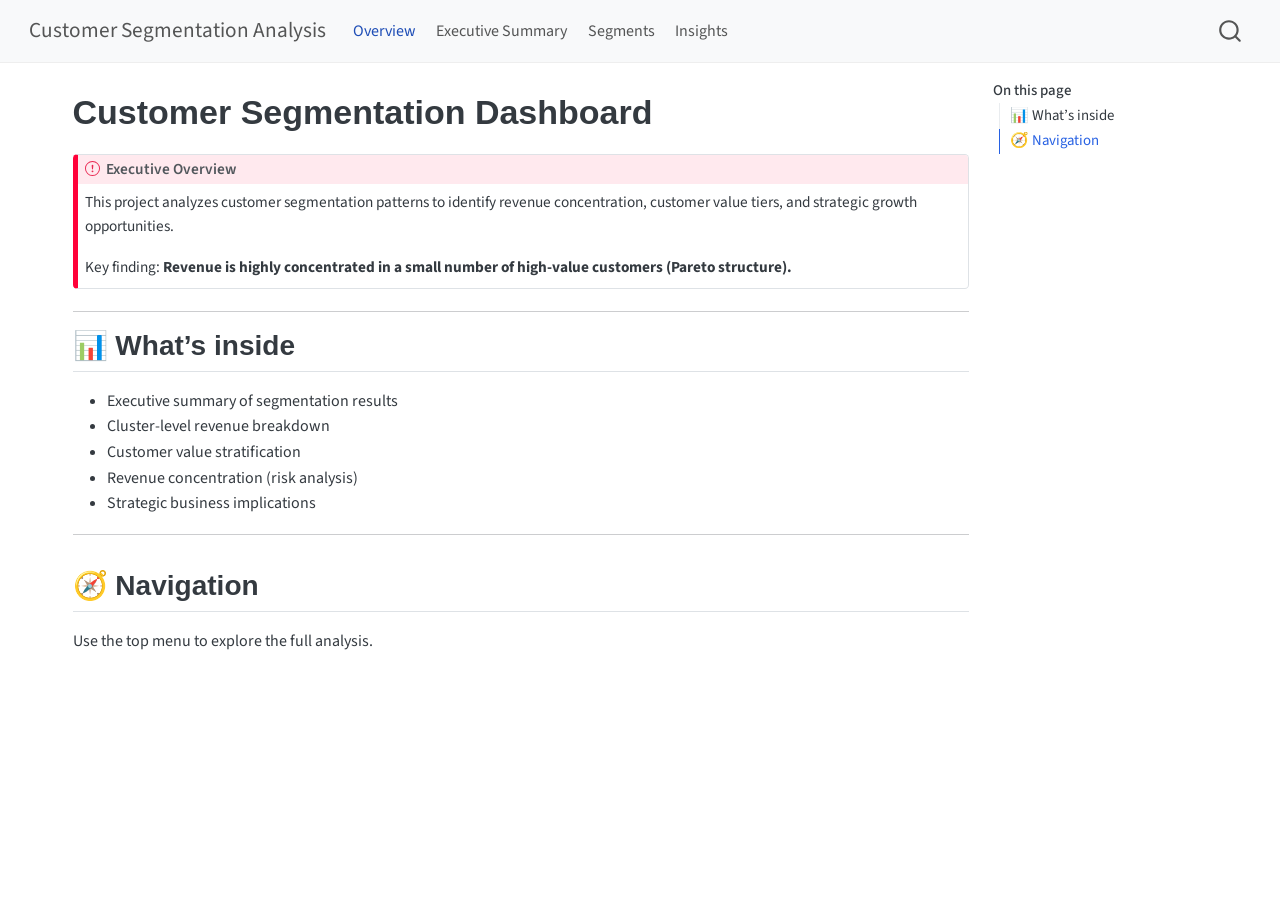
==== docs/index.html @ 8f0c628e "Deploy Quarto customer segmentation dashboard" ====
<!DOCTYPE html>
<html xmlns="http://www.w3.org/1999/xhtml" lang="en" xml:lang="en"><head>

<meta charset="utf-8">
<meta name="generator" content="quarto-1.8.27">

<meta name="viewport" content="width=device-width, initial-scale=1.0, user-scalable=yes">


<title>Customer Segmentation Dashboard – Customer Segmentation Analysis</title>
<style>
code{white-space: pre-wrap;}
span.smallcaps{font-variant: small-caps;}
div.columns{display: flex; gap: min(4vw, 1.5em);}
div.column{flex: auto; overflow-x: auto;}
div.hanging-indent{margin-left: 1.5em; text-indent: -1.5em;}
ul.task-list{list-style: none;}
ul.task-list li input[type="checkbox"] {
  width: 0.8em;
  margin: 0 0.8em 0.2em -1em; /* quarto-specific, see https://github.com/quarto-dev/quarto-cli/issues/4556 */ 
  vertical-align: middle;
}
</style>


<script src="site_libs/quarto-nav/quarto-nav.js"></script>
<script src="site_libs/quarto-nav/headroom.min.js"></script>
<script src="site_libs/clipboard/clipboard.min.js"></script>
<script src="site_libs/quarto-search/autocomplete.umd.js"></script>
<script src="site_libs/quarto-search/fuse.min.js"></script>
<script src="site_libs/quarto-search/quarto-search.js"></script>
<meta name="quarto:offset" content="./">
<script src="site_libs/quarto-html/quarto.js" type="module"></script>
<script src="site_libs/quarto-html/tabsets/tabsets.js" type="module"></script>
<script src="site_libs/quarto-html/axe/axe-check.js" type="module"></script>
<script src="site_libs/quarto-html/popper.min.js"></script>
<script src="site_libs/quarto-html/tippy.umd.min.js"></script>
<script src="site_libs/quarto-html/anchor.min.js"></script>
<link href="site_libs/quarto-html/tippy.css" rel="stylesheet">
<link href="site_libs/quarto-html/quarto-syntax-highlighting-ed96de9b727972fe78a7b5d16c58bf87.css" rel="stylesheet" id="quarto-text-highlighting-styles">
<script src="site_libs/bootstrap/bootstrap.min.js"></script>
<link href="site_libs/bootstrap/bootstrap-icons.css" rel="stylesheet">
<link href="site_libs/bootstrap/bootstrap-e31584831b205ffbb2d98406f31c2a5b.min.css" rel="stylesheet" append-hash="true" id="quarto-bootstrap" data-mode="light">
<script id="quarto-search-options" type="application/json">{
  "location": "navbar",
  "copy-button": false,
  "collapse-after": 3,
  "panel-placement": "end",
  "type": "overlay",
  "limit": 50,
  "keyboard-shortcut": [
    "f",
    "/",
    "s"
  ],
  "show-item-context": false,
  "language": {
    "search-no-results-text": "No results",
    "search-matching-documents-text": "matching documents",
    "search-copy-link-title": "Copy link to search",
    "search-hide-matches-text": "Hide additional matches",
    "search-more-match-text": "more match in this document",
    "search-more-matches-text": "more matches in this document",
    "search-clear-button-title": "Clear",
    "search-text-placeholder": "",
    "search-detached-cancel-button-title": "Cancel",
    "search-submit-button-title": "Submit",
    "search-label": "Search"
  }
}</script>


<link rel="stylesheet" href="assets/style.css">
</head>

<body class="nav-fixed quarto-light">

<div id="quarto-search-results"></div>
  <header id="quarto-header" class="headroom fixed-top">
    <nav class="navbar navbar-expand-lg " data-bs-theme="dark">
      <div class="navbar-container container-fluid">
      <div class="navbar-brand-container mx-auto">
    <a class="navbar-brand" href="./index.html">
    <span class="navbar-title">Customer Segmentation Analysis</span>
    </a>
  </div>
            <div id="quarto-search" class="" title="Search"></div>
          <button class="navbar-toggler" type="button" data-bs-toggle="collapse" data-bs-target="#navbarCollapse" aria-controls="navbarCollapse" role="menu" aria-expanded="false" aria-label="Toggle navigation" onclick="if (window.quartoToggleHeadroom) { window.quartoToggleHeadroom(); }">
  <span class="navbar-toggler-icon"></span>
</button>
          <div class="collapse navbar-collapse" id="navbarCollapse">
            <ul class="navbar-nav navbar-nav-scroll me-auto">
  <li class="nav-item">
    <a class="nav-link active" href="./index.html" aria-current="page"> 
<span class="menu-text">Overview</span></a>
  </li>  
  <li class="nav-item">
    <a class="nav-link" href="./01_executive_summary.html"> 
<span class="menu-text">Executive Summary</span></a>
  </li>  
  <li class="nav-item">
    <a class="nav-link" href="./02_segmentation_analysis.html"> 
<span class="menu-text">Segments</span></a>
  </li>  
  <li class="nav-item">
    <a class="nav-link" href="./03_business_insights.html"> 
<span class="menu-text">Insights</span></a>
  </li>  
</ul>
          </div> <!-- /navcollapse -->
            <div class="quarto-navbar-tools">
</div>
      </div> <!-- /container-fluid -->
    </nav>
</header>
<!-- content -->
<div id="quarto-content" class="quarto-container page-columns page-rows-contents page-layout-full page-navbar">
<!-- sidebar -->
<!-- margin-sidebar -->
    <div id="quarto-margin-sidebar" class="sidebar margin-sidebar">
        <nav id="TOC" role="doc-toc" class="toc-active">
    <h2 id="toc-title">On this page</h2>
   
  <ul class="collapse">
  <li><a href="#whats-inside" id="toc-whats-inside" class="nav-link active" data-scroll-target="#whats-inside">📊 What’s inside</a></li>
  <li><a href="#navigation" id="toc-navigation" class="nav-link" data-scroll-target="#navigation">🧭 Navigation</a></li>
  </ul>
</nav>
    </div>
<!-- main -->
<main class="content column-page-left" id="quarto-document-content">

<header id="title-block-header" class="quarto-title-block default">
<div class="quarto-title">
<h1 class="title">Customer Segmentation Dashboard</h1>
</div>



<div class="quarto-title-meta column-page-left">

    
  
    
  </div>
  


</header>


<div class="callout callout-style-default callout-important callout-titled">
<div class="callout-header d-flex align-content-center">
<div class="callout-icon-container">
<i class="callout-icon"></i>
</div>
<div class="callout-title-container flex-fill">
<span class="screen-reader-only">Important</span>Executive Overview
</div>
</div>
<div class="callout-body-container callout-body">
<p>This project analyzes customer segmentation patterns to identify revenue concentration, customer value tiers, and strategic growth opportunities.</p>
<p>Key finding: <strong>Revenue is highly concentrated in a small number of high-value customers (Pareto structure).</strong></p>
</div>
</div>
<hr>
<section id="whats-inside" class="level2">
<h2 class="anchored" data-anchor-id="whats-inside">📊 What’s inside</h2>
<ul>
<li>Executive summary of segmentation results<br>
</li>
<li>Cluster-level revenue breakdown<br>
</li>
<li>Customer value stratification<br>
</li>
<li>Revenue concentration (risk analysis)<br>
</li>
<li>Strategic business implications</li>
</ul>
<hr>
</section>
<section id="navigation" class="level2">
<h2 class="anchored" data-anchor-id="navigation">🧭 Navigation</h2>
<p>Use the top menu to explore the full analysis.</p>


</section>

</main> <!-- /main -->
<script id="quarto-html-after-body" type="application/javascript">
  window.document.addEventListener("DOMContentLoaded", function (event) {
    const icon = "";
    const anchorJS = new window.AnchorJS();
    anchorJS.options = {
      placement: 'right',
      icon: icon
    };
    anchorJS.add('.anchored');
    const isCodeAnnotation = (el) => {
      for (const clz of el.classList) {
        if (clz.startsWith('code-annotation-')) {                     
          return true;
        }
      }
      return false;
    }
    const onCopySuccess = function(e) {
      // button target
      const button = e.trigger;
      // don't keep focus
      button.blur();
      // flash "checked"
      button.classList.add('code-copy-button-checked');
      var currentTitle = button.getAttribute("title");
      button.setAttribute("title", "Copied!");
      let tooltip;
      if (window.bootstrap) {
        button.setAttribute("data-bs-toggle", "tooltip");
        button.setAttribute("data-bs-placement", "left");
        button.setAttribute("data-bs-title", "Copied!");
        tooltip = new bootstrap.Tooltip(button, 
          { trigger: "manual", 
            customClass: "code-copy-button-tooltip",
            offset: [0, -8]});
        tooltip.show();    
      }
      setTimeout(function() {
        if (tooltip) {
          tooltip.hide();
          button.removeAttribute("data-bs-title");
          button.removeAttribute("data-bs-toggle");
          button.removeAttribute("data-bs-placement");
        }
        button.setAttribute("title", currentTitle);
        button.classList.remove('code-copy-button-checked');
      }, 1000);
      // clear code selection
      e.clearSelection();
    }
    const getTextToCopy = function(trigger) {
      const outerScaffold = trigger.parentElement.cloneNode(true);
      const codeEl = outerScaffold.querySelector('code');
      for (const childEl of codeEl.children) {
        if (isCodeAnnotation(childEl)) {
          childEl.remove();
        }
      }
      return codeEl.innerText;
    }
    const clipboard = new window.ClipboardJS('.code-copy-button:not([data-in-quarto-modal])', {
      text: getTextToCopy
    });
    clipboard.on('success', onCopySuccess);
    if (window.document.getElementById('quarto-embedded-source-code-modal')) {
      const clipboardModal = new window.ClipboardJS('.code-copy-button[data-in-quarto-modal]', {
        text: getTextToCopy,
        container: window.document.getElementById('quarto-embedded-source-code-modal')
      });
      clipboardModal.on('success', onCopySuccess);
    }
      var localhostRegex = new RegExp(/^(?:http|https):\/\/localhost\:?[0-9]*\//);
      var mailtoRegex = new RegExp(/^mailto:/);
        var filterRegex = new RegExp('/' + window.location.host + '/');
      var isInternal = (href) => {
          return filterRegex.test(href) || localhostRegex.test(href) || mailtoRegex.test(href);
      }
      // Inspect non-navigation links and adorn them if external
     var links = window.document.querySelectorAll('a[href]:not(.nav-link):not(.navbar-brand):not(.toc-action):not(.sidebar-link):not(.sidebar-item-toggle):not(.pagination-link):not(.no-external):not([aria-hidden]):not(.dropdown-item):not(.quarto-navigation-tool):not(.about-link)');
      for (var i=0; i<links.length; i++) {
        const link = links[i];
        if (!isInternal(link.href)) {
          // undo the damage that might have been done by quarto-nav.js in the case of
          // links that we want to consider external
          if (link.dataset.originalHref !== undefined) {
            link.href = link.dataset.originalHref;
          }
        }
      }
    function tippyHover(el, contentFn, onTriggerFn, onUntriggerFn) {
      const config = {
        allowHTML: true,
        maxWidth: 500,
        delay: 100,
        arrow: false,
        appendTo: function(el) {
            return el.parentElement;
        },
        interactive: true,
        interactiveBorder: 10,
        theme: 'quarto',
        placement: 'bottom-start',
      };
      if (contentFn) {
        config.content = contentFn;
      }
      if (onTriggerFn) {
        config.onTrigger = onTriggerFn;
      }
      if (onUntriggerFn) {
        config.onUntrigger = onUntriggerFn;
      }
      window.tippy(el, config); 
    }
    const noterefs = window.document.querySelectorAll('a[role="doc-noteref"]');
    for (var i=0; i<noterefs.length; i++) {
      const ref = noterefs[i];
      tippyHover(ref, function() {
        // use id or data attribute instead here
        let href = ref.getAttribute('data-footnote-href') || ref.getAttribute('href');
        try { href = new URL(href).hash; } catch {}
        const id = href.replace(/^#\/?/, "");
        const note = window.document.getElementById(id);
        if (note) {
          return note.innerHTML;
        } else {
          return "";
        }
      });
    }
    const xrefs = window.document.querySelectorAll('a.quarto-xref');
    const processXRef = (id, note) => {
      // Strip column container classes
      const stripColumnClz = (el) => {
        el.classList.remove("page-full", "page-columns");
        if (el.children) {
          for (const child of el.children) {
            stripColumnClz(child);
          }
        }
      }
      stripColumnClz(note)
      if (id === null || id.startsWith('sec-')) {
        // Special case sections, only their first couple elements
        const container = document.createElement("div");
        if (note.children && note.children.length > 2) {
          container.appendChild(note.children[0].cloneNode(true));
          for (let i = 1; i < note.children.length; i++) {
            const child = note.children[i];
            if (child.tagName === "P" && child.innerText === "") {
              continue;
            } else {
              container.appendChild(child.cloneNode(true));
              break;
            }
          }
          if (window.Quarto?.typesetMath) {
            window.Quarto.typesetMath(container);
          }
          return container.innerHTML
        } else {
          if (window.Quarto?.typesetMath) {
            window.Quarto.typesetMath(note);
          }
          return note.innerHTML;
        }
      } else {
        // Remove any anchor links if they are present
        const anchorLink = note.querySelector('a.anchorjs-link');
        if (anchorLink) {
          anchorLink.remove();
        }
        if (window.Quarto?.typesetMath) {
          window.Quarto.typesetMath(note);
        }
        if (note.classList.contains("callout")) {
          return note.outerHTML;
        } else {
          return note.innerHTML;
        }
      }
    }
    for (var i=0; i<xrefs.length; i++) {
      const xref = xrefs[i];
      tippyHover(xref, undefined, function(instance) {
        instance.disable();
        let url = xref.getAttribute('href');
        let hash = undefined; 
        if (url.startsWith('#')) {
          hash = url;
        } else {
          try { hash = new URL(url).hash; } catch {}
        }
        if (hash) {
          const id = hash.replace(/^#\/?/, "");
          const note = window.document.getElementById(id);
          if (note !== null) {
            try {
              const html = processXRef(id, note.cloneNode(true));
              instance.setContent(html);
            } finally {
              instance.enable();
              instance.show();
            }
          } else {
            // See if we can fetch this
            fetch(url.split('#')[0])
            .then(res => res.text())
            .then(html => {
              const parser = new DOMParser();
              const htmlDoc = parser.parseFromString(html, "text/html");
              const note = htmlDoc.getElementById(id);
              if (note !== null) {
                const html = processXRef(id, note);
                instance.setContent(html);
              } 
            }).finally(() => {
              instance.enable();
              instance.show();
            });
          }
        } else {
          // See if we can fetch a full url (with no hash to target)
          // This is a special case and we should probably do some content thinning / targeting
          fetch(url)
          .then(res => res.text())
          .then(html => {
            const parser = new DOMParser();
            const htmlDoc = parser.parseFromString(html, "text/html");
            const note = htmlDoc.querySelector('main.content');
            if (note !== null) {
              // This should only happen for chapter cross references
              // (since there is no id in the URL)
              // remove the first header
              if (note.children.length > 0 && note.children[0].tagName === "HEADER") {
                note.children[0].remove();
              }
              const html = processXRef(null, note);
              instance.setContent(html);
            } 
          }).finally(() => {
            instance.enable();
            instance.show();
          });
        }
      }, function(instance) {
      });
    }
        let selectedAnnoteEl;
        const selectorForAnnotation = ( cell, annotation) => {
          let cellAttr = 'data-code-cell="' + cell + '"';
          let lineAttr = 'data-code-annotation="' +  annotation + '"';
          const selector = 'span[' + cellAttr + '][' + lineAttr + ']';
          return selector;
        }
        const selectCodeLines = (annoteEl) => {
          const doc = window.document;
          const targetCell = annoteEl.getAttribute("data-target-cell");
          const targetAnnotation = annoteEl.getAttribute("data-target-annotation");
          const annoteSpan = window.document.querySelector(selectorForAnnotation(targetCell, targetAnnotation));
          const lines = annoteSpan.getAttribute("data-code-lines").split(",");
          const lineIds = lines.map((line) => {
            return targetCell + "-" + line;
          })
          let top = null;
          let height = null;
          let parent = null;
          if (lineIds.length > 0) {
              //compute the position of the single el (top and bottom and make a div)
              const el = window.document.getElementById(lineIds[0]);
              top = el.offsetTop;
              height = el.offsetHeight;
              parent = el.parentElement.parentElement;
            if (lineIds.length > 1) {
              const lastEl = window.document.getElementById(lineIds[lineIds.length - 1]);
              const bottom = lastEl.offsetTop + lastEl.offsetHeight;
              height = bottom - top;
            }
            if (top !== null && height !== null && parent !== null) {
              // cook up a div (if necessary) and position it 
              let div = window.document.getElementById("code-annotation-line-highlight");
              if (div === null) {
                div = window.document.createElement("div");
                div.setAttribute("id", "code-annotation-line-highlight");
                div.style.position = 'absolute';
                parent.appendChild(div);
              }
              div.style.top = top - 2 + "px";
              div.style.height = height + 4 + "px";
              div.style.left = 0;
              let gutterDiv = window.document.getElementById("code-annotation-line-highlight-gutter");
              if (gutterDiv === null) {
                gutterDiv = window.document.createElement("div");
                gutterDiv.setAttribute("id", "code-annotation-line-highlight-gutter");
                gutterDiv.style.position = 'absolute';
                const codeCell = window.document.getElementById(targetCell);
                const gutter = codeCell.querySelector('.code-annotation-gutter');
                gutter.appendChild(gutterDiv);
              }
              gutterDiv.style.top = top - 2 + "px";
              gutterDiv.style.height = height + 4 + "px";
            }
            selectedAnnoteEl = annoteEl;
          }
        };
        const unselectCodeLines = () => {
          const elementsIds = ["code-annotation-line-highlight", "code-annotation-line-highlight-gutter"];
          elementsIds.forEach((elId) => {
            const div = window.document.getElementById(elId);
            if (div) {
              div.remove();
            }
          });
          selectedAnnoteEl = undefined;
        };
          // Handle positioning of the toggle
      window.addEventListener(
        "resize",
        throttle(() => {
          elRect = undefined;
          if (selectedAnnoteEl) {
            selectCodeLines(selectedAnnoteEl);
          }
        }, 10)
      );
      function throttle(fn, ms) {
      let throttle = false;
      let timer;
        return (...args) => {
          if(!throttle) { // first call gets through
              fn.apply(this, args);
              throttle = true;
          } else { // all the others get throttled
              if(timer) clearTimeout(timer); // cancel #2
              timer = setTimeout(() => {
                fn.apply(this, args);
                timer = throttle = false;
              }, ms);
          }
        };
      }
        // Attach click handler to the DT
        const annoteDls = window.document.querySelectorAll('dt[data-target-cell]');
        for (const annoteDlNode of annoteDls) {
          annoteDlNode.addEventListener('click', (event) => {
            const clickedEl = event.target;
            if (clickedEl !== selectedAnnoteEl) {
              unselectCodeLines();
              const activeEl = window.document.querySelector('dt[data-target-cell].code-annotation-active');
              if (activeEl) {
                activeEl.classList.remove('code-annotation-active');
              }
              selectCodeLines(clickedEl);
              clickedEl.classList.add('code-annotation-active');
            } else {
              // Unselect the line
              unselectCodeLines();
              clickedEl.classList.remove('code-annotation-active');
            }
          });
        }
    const findCites = (el) => {
      const parentEl = el.parentElement;
      if (parentEl) {
        const cites = parentEl.dataset.cites;
        if (cites) {
          return {
            el,
            cites: cites.split(' ')
          };
        } else {
          return findCites(el.parentElement)
        }
      } else {
        return undefined;
      }
    };
    var bibliorefs = window.document.querySelectorAll('a[role="doc-biblioref"]');
    for (var i=0; i<bibliorefs.length; i++) {
      const ref = bibliorefs[i];
      const citeInfo = findCites(ref);
      if (citeInfo) {
        tippyHover(citeInfo.el, function() {
          var popup = window.document.createElement('div');
          citeInfo.cites.forEach(function(cite) {
            var citeDiv = window.document.createElement('div');
            citeDiv.classList.add('hanging-indent');
            citeDiv.classList.add('csl-entry');
            var biblioDiv = window.document.getElementById('ref-' + cite);
            if (biblioDiv) {
              citeDiv.innerHTML = biblioDiv.innerHTML;
            }
            popup.appendChild(citeDiv);
          });
          return popup.innerHTML;
        });
      }
    }
  });
  </script>
</div> <!-- /content -->




</body></html>
---- docs/site_libs/quarto-html/tippy.css ----
.tippy-box[data-animation=fade][data-state=hidden]{opacity:0}[data-tippy-root]{max-width:calc(100vw - 10px)}.tippy-box{position:relative;background-color:#333;color:#fff;border-radius:4px;font-size:14px;line-height:1.4;white-space:normal;outline:0;transition-property:transform,visibility,opacity}.tippy-box[data-placement^=top]>.tippy-arrow{bottom:0}.tippy-box[data-placement^=top]>.tippy-arrow:before{bottom:-7px;left:0;border-width:8px 8px 0;border-top-color:initial;transform-origin:center top}.tippy-box[data-placement^=bottom]>.tippy-arrow{top:0}.tippy-box[data-placement^=bottom]>.tippy-arrow:before{top:-7px;left:0;border-width:0 8px 8px;border-bottom-color:initial;transform-origin:center bottom}.tippy-box[data-placement^=left]>.tippy-arrow{right:0}.tippy-box[data-placement^=left]>.tippy-arrow:before{border-width:8px 0 8px 8px;border-left-color:initial;right:-7px;transform-origin:center left}.tippy-box[data-placement^=right]>.tippy-arrow{left:0}.tippy-box[data-placement^=right]>.tippy-arrow:before{left:-7px;border-width:8px 8px 8px 0;border-right-color:initial;transform-origin:center right}.tippy-box[data-inertia][data-state=visible]{transition-timing-function:cubic-bezier(.54,1.5,.38,1.11)}.tippy-arrow{width:16px;height:16px;color:#333}.tippy-arrow:before{content:"";position:absolute;border-color:transparent;border-style:solid}.tippy-content{position:relative;padding:5px 9px;z-index:1}
---- docs/site_libs/quarto-html/quarto-syntax-highlighting-ed96de9b727972fe78a7b5d16c58bf87.css ----
/* quarto syntax highlight colors */
:root {
  --quarto-hl-ot-color: #003B4F;
  --quarto-hl-at-color: #657422;
  --quarto-hl-ss-color: #20794D;
  --quarto-hl-an-color: #5E5E5E;
  --quarto-hl-fu-color: #4758AB;
  --quarto-hl-st-color: #20794D;
  --quarto-hl-cf-color: #003B4F;
  --quarto-hl-op-color: #5E5E5E;
  --quarto-hl-er-color: #AD0000;
  --quarto-hl-bn-color: #AD0000;
  --quarto-hl-al-color: #AD0000;
  --quarto-hl-va-color: #111111;
  --quarto-hl-bu-color: inherit;
  --quarto-hl-ex-color: inherit;
  --quarto-hl-pp-color: #AD0000;
  --quarto-hl-in-color: #5E5E5E;
  --quarto-hl-vs-color: #20794D;
  --quarto-hl-wa-color: #5E5E5E;
  --quarto-hl-do-color: #5E5E5E;
  --quarto-hl-im-color: #00769E;
  --quarto-hl-ch-color: #20794D;
  --quarto-hl-dt-color: #AD0000;
  --quarto-hl-fl-color: #AD0000;
  --quarto-hl-co-color: #5E5E5E;
  --quarto-hl-cv-color: #5E5E5E;
  --quarto-hl-cn-color: #8f5902;
  --quarto-hl-sc-color: #5E5E5E;
  --quarto-hl-dv-color: #AD0000;
  --quarto-hl-kw-color: #003B4F;
}

/* other quarto variables */
:root {
  --quarto-font-monospace: SFMono-Regular, Menlo, Monaco, Consolas, "Liberation Mono", "Courier New", monospace;
}

/* syntax highlight based on Pandoc's rules */
pre > code.sourceCode > span {
  color: #003B4F;
}

code.sourceCode > span {
  color: #003B4F;
}

div.sourceCode,
div.sourceCode pre.sourceCode {
  color: #003B4F;
}

/* Normal */
code span {
  color: #003B4F;
}

/* Alert */
code span.al {
  color: #AD0000;
  font-style: inherit;
}

/* Annotation */
code span.an {
  color: #5E5E5E;
  font-style: inherit;
}

/* Attribute */
code span.at {
  color: #657422;
  font-style: inherit;
}

/* BaseN */
code span.bn {
  color: #AD0000;
  font-style: inherit;
}

/* BuiltIn */
code span.bu {
  font-style: inherit;
}

/* ControlFlow */
code span.cf {
  color: #003B4F;
  font-weight: bold;
  font-style: inherit;
}

/* Char */
code span.ch {
  color: #20794D;
  font-style: inherit;
}

/* Constant */
code span.cn {
  color: #8f5902;
  font-style: inherit;
}

/* Comment */
code span.co {
  color: #5E5E5E;
  font-style: inherit;
}

/* CommentVar */
code span.cv {
  color: #5E5E5E;
  font-style: italic;
}

/* Documentation */
code span.do {
  color: #5E5E5E;
  font-style: italic;
}

/* DataType */
code span.dt {
  color: #AD0000;
  font-style: inherit;
}

/* DecVal */
code span.dv {
  color: #AD0000;
  font-style: inherit;
}

/* Error */
code span.er {
  color: #AD0000;
  font-style: inherit;
}

/* Extension */
code span.ex {
  font-style: inherit;
}

/* Float */
code span.fl {
  color: #AD0000;
  font-style: inherit;
}

/* Function */
code span.fu {
  color: #4758AB;
  font-style: inherit;
}

/* Import */
code span.im {
  color: #00769E;
  font-style: inherit;
}

/* Information */
code span.in {
  color: #5E5E5E;
  font-style: inherit;
}

/* Keyword */
code span.kw {
  color: #003B4F;
  font-weight: bold;
  font-style: inherit;
}

/* Operator */
code span.op {
  color: #5E5E5E;
  font-style: inherit;
}

/* Other */
code span.ot {
  color: #003B4F;
  font-style: inherit;
}

/* Preprocessor */
code span.pp {
  color: #AD0000;
  font-style: inherit;
}

/* SpecialChar */
code span.sc {
  color: #5E5E5E;
  font-style: inherit;
}

/* SpecialString */
code span.ss {
  color: #20794D;
  font-style: inherit;
}

/* String */
code span.st {
  color: #20794D;
  font-style: inherit;
}

/* Variable */
code span.va {
  color: #111111;
  font-style: inherit;
}

/* VerbatimString */
code span.vs {
  color: #20794D;
  font-style: inherit;
}

/* Warning */
code span.wa {
  color: #5E5E5E;
  font-style: italic;
}

.prevent-inlining {
  content: "</";
}

/*# sourceMappingURL=0920dd6d7437995b8cdf7429764427b1.css.map */
---- docs/assets/style.css ----
h1, h2, h3 {
  font-family: -apple-system, BlinkMacSystemFont, "Segoe UI", Helvetica, Arial;
}

body {
  font-size: 16px;
  line-height: 1.6;
}

.callout-important {
  border-left: 4px solid #1f77b4;
}

.callout-warning {
  border-left: 4px solid #d62728;
}

.navbar {
  border-bottom: 1px solid #eee;
}
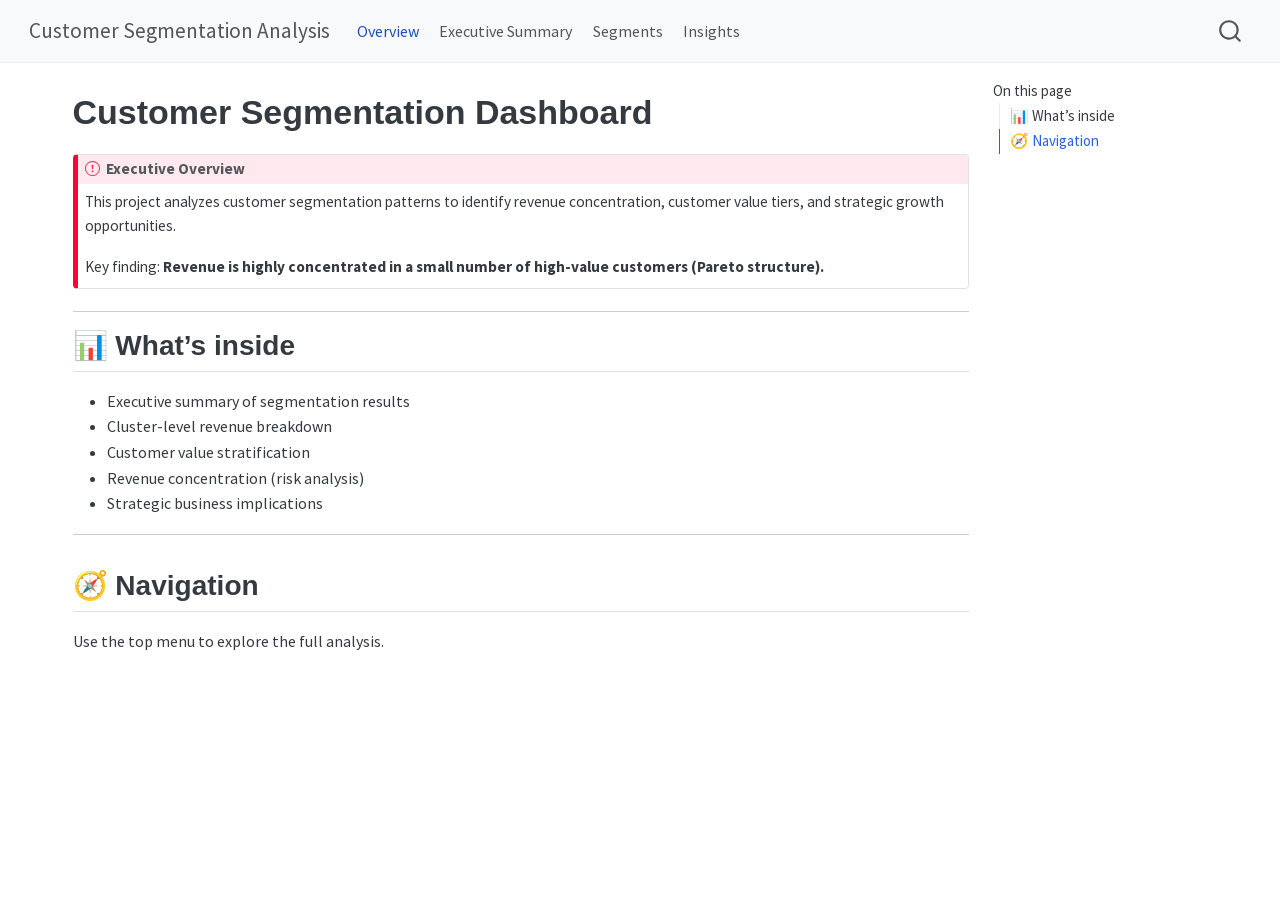
==== commit 43bccf2a: "update dashboard" ====
--- a/docs/index.html
+++ b/docs/index.html
@@ -16,31 +16,3789 @@
 div.hanging-indent{margin-left: 1.5em; text-indent: -1.5em;}
 ul.task-list{list-style: none;}
 ul.task-list li input[type="checkbox"] {
-  width: 0.8em;
-  margin: 0 0.8em 0.2em -1em; /* quarto-specific, see https://github.com/quarto-dev/quarto-cli/issues/4556 */ 
-  vertical-align: middle;
+width: 0.8em;
+margin: 0 0.8em 0.2em -1em;  vertical-align: middle;
 }
 </style>
 
 
-<script src="site_libs/quarto-nav/quarto-nav.js"></script>
-<script src="site_libs/quarto-nav/headroom.min.js"></script>
-<script src="site_libs/clipboard/clipboard.min.js"></script>
-<script src="site_libs/quarto-search/autocomplete.umd.js"></script>
-<script src="site_libs/quarto-search/fuse.min.js"></script>
-<script src="site_libs/quarto-search/quarto-search.js"></script>
+<script>const headroomChanged = new CustomEvent("quarto-hrChanged", {
+  detail: {},
+  bubbles: true,
+  cancelable: false,
+  composed: false,
+});
+
+const announceDismiss = () => {
+  const annEl = window.document.getElementById("quarto-announcement");
+  if (annEl) {
+    annEl.remove();
+
+    const annId = annEl.getAttribute("data-announcement-id");
+    window.localStorage.setItem(`quarto-announce-${annId}`, "true");
+  }
+};
+
+const announceRegister = () => {
+  const annEl = window.document.getElementById("quarto-announcement");
+  if (annEl) {
+    const annId = annEl.getAttribute("data-announcement-id");
+    const isDismissed =
+      window.localStorage.getItem(`quarto-announce-${annId}`) || false;
+    if (isDismissed) {
+      announceDismiss();
+      return;
+    } else {
+      annEl.classList.remove("hidden");
+    }
+
+    const actionEl = annEl.querySelector(".quarto-announcement-action");
+    if (actionEl) {
+      actionEl.addEventListener("click", function (e) {
+        e.preventDefault();
+        // Hide the bar immediately
+        announceDismiss();
+      });
+    }
+  }
+};
+
+window.document.addEventListener("DOMContentLoaded", function () {
+  let init = false;
+
+  announceRegister();
+
+  // Manage the back to top button, if one is present.
+  let lastScrollTop = window.pageYOffset || document.documentElement.scrollTop;
+  const scrollDownBuffer = 5;
+  const scrollUpBuffer = 35;
+  const btn = document.getElementById("quarto-back-to-top");
+  const hideBackToTop = () => {
+    btn.style.display = "none";
+  };
+  const showBackToTop = () => {
+    btn.style.display = "inline-block";
+  };
+  if (btn) {
+    window.document.addEventListener(
+      "scroll",
+      function () {
+        const currentScrollTop =
+          window.pageYOffset || document.documentElement.scrollTop;
+
+        // Shows and hides the button 'intelligently' as the user scrolls
+        if (currentScrollTop - scrollDownBuffer > lastScrollTop) {
+          hideBackToTop();
+          lastScrollTop = currentScrollTop <= 0 ? 0 : currentScrollTop;
+        } else if (currentScrollTop < lastScrollTop - scrollUpBuffer) {
+          showBackToTop();
+          lastScrollTop = currentScrollTop <= 0 ? 0 : currentScrollTop;
+        }
+
+        // Show the button at the bottom, hides it at the top
+        if (currentScrollTop <= 0) {
+          hideBackToTop();
+        } else if (
+          window.innerHeight + currentScrollTop >=
+          document.body.offsetHeight
+        ) {
+          showBackToTop();
+        }
+      },
+      false
+    );
+  }
+
+  function throttle(func, wait) {
+    var timeout;
+    return function () {
+      const context = this;
+      const args = arguments;
+      const later = function () {
+        clearTimeout(timeout);
+        timeout = null;
+        func.apply(context, args);
+      };
+
+      if (!timeout) {
+        timeout = setTimeout(later, wait);
+      }
+    };
+  }
+
+  function headerOffset() {
+    // Set an offset if there is are fixed top navbar
+    const headerEl = window.document.querySelector("header.fixed-top");
+    if (headerEl) {
+      return headerEl.clientHeight;
+    } else {
+      return 0;
+    }
+  }
+
+  function footerOffset() {
+    const footerEl = window.document.querySelector("footer.footer");
+    if (footerEl) {
+      return footerEl.clientHeight;
+    } else {
+      return 0;
+    }
+  }
+
+  function dashboardOffset() {
+    const dashboardNavEl = window.document.getElementById(
+      "quarto-dashboard-header"
+    );
+    if (dashboardNavEl !== null) {
+      return dashboardNavEl.clientHeight;
+    } else {
+      return 0;
+    }
+  }
+
+  function updateDocumentOffsetWithoutAnimation() {
+    updateDocumentOffset(false);
+  }
+
+  function updateDocumentOffset(animated) {
+    // set body offset
+    const topOffset = headerOffset();
+    const bodyOffset = topOffset + footerOffset() + dashboardOffset();
+    const bodyEl = window.document.body;
+    bodyEl.setAttribute("data-bs-offset", topOffset);
+    bodyEl.style.paddingTop = topOffset + "px";
+
+    // deal with sidebar offsets
+    const sidebars = window.document.querySelectorAll(
+      ".sidebar, .headroom-target"
+    );
+    sidebars.forEach((sidebar) => {
+      if (!animated) {
+        sidebar.classList.add("notransition");
+        // Remove the no transition class after the animation has time to complete
+        setTimeout(function () {
+          sidebar.classList.remove("notransition");
+        }, 201);
+      }
+
+      if (window.Headroom && sidebar.classList.contains("sidebar-unpinned")) {
+        sidebar.style.top = "0";
+        sidebar.style.maxHeight = "100vh";
+      } else {
+        sidebar.style.top = topOffset + "px";
+        sidebar.style.maxHeight = "calc(100vh - " + topOffset + "px)";
+      }
+    });
+
+    // allow space for footer
+    const mainContainer = window.document.querySelector(".quarto-container");
+    if (mainContainer) {
+      mainContainer.style.minHeight = "calc(100vh - " + bodyOffset + "px)";
+    }
+
+    // link offset
+    let linkStyle = window.document.querySelector("#quarto-target-style");
+    if (!linkStyle) {
+      linkStyle = window.document.createElement("style");
+      linkStyle.setAttribute("id", "quarto-target-style");
+      window.document.head.appendChild(linkStyle);
+    }
+    while (linkStyle.firstChild) {
+      linkStyle.removeChild(linkStyle.firstChild);
+    }
+    if (topOffset > 0) {
+      linkStyle.appendChild(
+        window.document.createTextNode(`
+      section:target::before {
+        content: "";
+        display: block;
+        height: ${topOffset}px;
+        margin: -${topOffset}px 0 0;
+      }`)
+      );
+    }
+    if (init) {
+      window.dispatchEvent(headroomChanged);
+    }
+    init = true;
+  }
+
+  // initialize headroom
+  var header = window.document.querySelector("#quarto-header");
+  if (header && window.Headroom) {
+    const headroom = new window.Headroom(header, {
+      tolerance: 5,
+      onPin: function () {
+        const sidebars = window.document.querySelectorAll(
+          ".sidebar, .headroom-target"
+        );
+        sidebars.forEach((sidebar) => {
+          sidebar.classList.remove("sidebar-unpinned");
+        });
+        updateDocumentOffset();
+      },
+      onUnpin: function () {
+        const sidebars = window.document.querySelectorAll(
+          ".sidebar, .headroom-target"
+        );
+        sidebars.forEach((sidebar) => {
+          sidebar.classList.add("sidebar-unpinned");
+        });
+        updateDocumentOffset();
+      },
+    });
+    headroom.init();
+
+    let frozen = false;
+    window.quartoToggleHeadroom = function () {
+      if (frozen) {
+        headroom.unfreeze();
+        frozen = false;
+      } else {
+        headroom.freeze();
+        frozen = true;
+      }
+    };
+  }
+
+  window.addEventListener(
+    "hashchange",
+    function (e) {
+      if (
+        getComputedStyle(document.documentElement).scrollBehavior !== "smooth"
+      ) {
+        window.scrollTo(0, window.pageYOffset - headerOffset());
+      }
+    },
+    false
+  );
+
+  // Observe size changed for the header
+  const headerEl = window.document.querySelector("header.fixed-top");
+  if (headerEl && window.ResizeObserver) {
+    const observer = new window.ResizeObserver(() => {
+      setTimeout(updateDocumentOffsetWithoutAnimation, 0);
+    });
+    observer.observe(headerEl, {
+      attributes: true,
+      childList: true,
+      characterData: true,
+    });
+  } else {
+    window.addEventListener(
+      "resize",
+      throttle(updateDocumentOffsetWithoutAnimation, 50)
+    );
+  }
+  setTimeout(updateDocumentOffsetWithoutAnimation, 250);
+
+  // fixup index.html links if we aren't on the filesystem
+  if (window.location.protocol !== "file:") {
+    const links = window.document.querySelectorAll("a");
+    for (let i = 0; i < links.length; i++) {
+      if (links[i].href) {
+        links[i].dataset.originalHref = links[i].href;
+        links[i].href = links[i].href.replace(/\/index\.html/, "/");
+      }
+    }
+
+    // Fixup any sharing links that require urls
+    // Append url to any sharing urls
+    const sharingLinks = window.document.querySelectorAll(
+      "a.sidebar-tools-main-item, a.quarto-navigation-tool, a.quarto-navbar-tools, a.quarto-navbar-tools-item"
+    );
+    for (let i = 0; i < sharingLinks.length; i++) {
+      const sharingLink = sharingLinks[i];
+      const href = sharingLink.getAttribute("href");
+      if (href) {
+        sharingLink.setAttribute(
+          "href",
+          href.replace("|url|", window.location.href)
+        );
+      }
+    }
+
+    // Scroll the active navigation item into view, if necessary
+    const navSidebar = window.document.querySelector("nav#quarto-sidebar");
+    if (navSidebar) {
+      // Find the active item
+      const activeItem = navSidebar.querySelector("li.sidebar-item a.active");
+      if (activeItem) {
+        // Wait for the scroll height and height to resolve by observing size changes on the
+        // nav element that is scrollable
+        const resizeObserver = new ResizeObserver((_entries) => {
+          // The bottom of the element
+          const elBottom = activeItem.offsetTop;
+          const viewBottom = navSidebar.scrollTop + navSidebar.clientHeight;
+
+          // The element height and scroll height are the same, then we are still loading
+          if (viewBottom !== navSidebar.scrollHeight) {
+            // Determine if the item isn't visible and scroll to it
+            if (elBottom >= viewBottom) {
+              navSidebar.scrollTop = elBottom;
+            }
+
+            // stop observing now since we've completed the scroll
+            resizeObserver.unobserve(navSidebar);
+          }
+        });
+        resizeObserver.observe(navSidebar);
+      }
+    }
+  }
+});
+</script>
+<script>/*!
+ * headroom.js v0.12.0 - Give your page some headroom. Hide your header until you need it
+ * Copyright (c) 2020 Nick Williams - http://wicky.nillia.ms/headroom.js
+ * License: MIT
+ */
+
+!function(t,n){"object"==typeof exports&&"undefined"!=typeof module?module.exports=n():"function"==typeof define&&define.amd?define(n):(t=t||self).Headroom=n()}(this,function(){"use strict";function t(){return"undefined"!=typeof window}function d(t){return function(t){return t&&t.document&&function(t){return 9===t.nodeType}(t.document)}(t)?function(t){var n=t.document,o=n.body,s=n.documentElement;return{scrollHeight:function(){return Math.max(o.scrollHeight,s.scrollHeight,o.offsetHeight,s.offsetHeight,o.clientHeight,s.clientHeight)},height:function(){return t.innerHeight||s.clientHeight||o.clientHeight},scrollY:function(){return void 0!==t.pageYOffset?t.pageYOffset:(s||o.parentNode||o).scrollTop}}}(t):function(t){return{scrollHeight:function(){return Math.max(t.scrollHeight,t.offsetHeight,t.clientHeight)},height:function(){return Math.max(t.offsetHeight,t.clientHeight)},scrollY:function(){return t.scrollTop}}}(t)}function n(t,s,e){var n,o=function(){var n=!1;try{var t={get passive(){n=!0}};window.addEventListener("test",t,t),window.removeEventListener("test",t,t)}catch(t){n=!1}return n}(),i=!1,r=d(t),l=r.scrollY(),a={};function c(){var t=Math.round(r.scrollY()),n=r.height(),o=r.scrollHeight();a.scrollY=t,a.lastScrollY=l,a.direction=l<t?"down":"up",a.distance=Math.abs(t-l),a.isOutOfBounds=t<0||o<t+n,a.top=t<=s.offset[a.direction],a.bottom=o<=t+n,a.toleranceExceeded=a.distance>s.tolerance[a.direction],e(a),l=t,i=!1}function h(){i||(i=!0,n=requestAnimationFrame(c))}var u=!!o&&{passive:!0,capture:!1};return t.addEventListener("scroll",h,u),c(),{destroy:function(){cancelAnimationFrame(n),t.removeEventListener("scroll",h,u)}}}function o(t){return t===Object(t)?t:{down:t,up:t}}function s(t,n){n=n||{},Object.assign(this,s.options,n),this.classes=Object.assign({},s.options.classes,n.classes),this.elem=t,this.tolerance=o(this.tolerance),this.offset=o(this.offset),this.initialised=!1,this.frozen=!1}return s.prototype={constructor:s,init:function(){return s.cutsTheMustard&&!this.initialised&&(this.addClass("initial"),this.initialised=!0,setTimeout(function(t){t.scrollTracker=n(t.scroller,{offset:t.offset,tolerance:t.tolerance},t.update.bind(t))},100,this)),this},destroy:function(){this.initialised=!1,Object.keys(this.classes).forEach(this.removeClass,this),this.scrollTracker.destroy()},unpin:function(){!this.hasClass("pinned")&&this.hasClass("unpinned")||(this.addClass("unpinned"),this.removeClass("pinned"),this.onUnpin&&this.onUnpin.call(this))},pin:function(){this.hasClass("unpinned")&&(this.addClass("pinned"),this.removeClass("unpinned"),this.onPin&&this.onPin.call(this))},freeze:function(){this.frozen=!0,this.addClass("frozen")},unfreeze:function(){this.frozen=!1,this.removeClass("frozen")},top:function(){this.hasClass("top")||(this.addClass("top"),this.removeClass("notTop"),this.onTop&&this.onTop.call(this))},notTop:function(){this.hasClass("notTop")||(this.addClass("notTop"),this.removeClass("top"),this.onNotTop&&this.onNotTop.call(this))},bottom:function(){this.hasClass("bottom")||(this.addClass("bottom"),this.removeClass("notBottom"),this.onBottom&&this.onBottom.call(this))},notBottom:function(){this.hasClass("notBottom")||(this.addClass("notBottom"),this.removeClass("bottom"),this.onNotBottom&&this.onNotBottom.call(this))},shouldUnpin:function(t){return"down"===t.direction&&!t.top&&t.toleranceExceeded},shouldPin:function(t){return"up"===t.direction&&t.toleranceExceeded||t.top},addClass:function(t){this.elem.classList.add.apply(this.elem.classList,this.classes[t].split(" "))},removeClass:function(t){this.elem.classList.remove.apply(this.elem.classList,this.classes[t].split(" "))},hasClass:function(t){return this.classes[t].split(" ").every(function(t){return this.classList.contains(t)},this.elem)},update:function(t){t.isOutOfBounds||!0!==this.frozen&&(t.top?this.top():this.notTop(),t.bottom?this.bottom():this.notBottom(),this.shouldUnpin(t)?this.unpin():this.shouldPin(t)&&this.pin())}},s.options={tolerance:{up:0,down:0},offset:0,scroller:t()?window:null,classes:{frozen:"headroom--frozen",pinned:"headroom--pinned",unpinned:"headroom--unpinned",top:"headroom--top",notTop:"headroom--not-top",bottom:"headroom--bottom",notBottom:"headroom--not-bottom",initial:"headroom"}},s.cutsTheMustard=!!(t()&&function(){}.bind&&"classList"in document.documentElement&&Object.assign&&Object.keys&&requestAnimationFrame),s});
+</script>
+<script>/*!
+ * clipboard.js v2.0.11
+ * https://clipboardjs.com/
+ *
+ * Licensed MIT © Zeno Rocha
+ */
+!function(t,e){"object"==typeof exports&&"object"==typeof module?module.exports=e():"function"==typeof define&&define.amd?define([],e):"object"==typeof exports?exports.ClipboardJS=e():t.ClipboardJS=e()}(this,function(){return n={686:function(t,e,n){"use strict";n.d(e,{default:function(){return b}});var e=n(279),i=n.n(e),e=n(370),u=n.n(e),e=n(817),r=n.n(e);function c(t){try{return document.execCommand(t)}catch(t){return}}var a=function(t){t=r()(t);return c("cut"),t};function o(t,e){var n,o,t=(n=t,o="rtl"===document.documentElement.getAttribute("dir"),(t=document.createElement("textarea")).style.fontSize="12pt",t.style.border="0",t.style.padding="0",t.style.margin="0",t.style.position="absolute",t.style[o?"right":"left"]="-9999px",o=window.pageYOffset||document.documentElement.scrollTop,t.style.top="".concat(o,"px"),t.setAttribute("readonly",""),t.value=n,t);return e.container.appendChild(t),e=r()(t),c("copy"),t.remove(),e}var f=function(t){var e=1<arguments.length&&void 0!==arguments[1]?arguments[1]:{container:document.body},n="";return"string"==typeof t?n=o(t,e):t instanceof HTMLInputElement&&!["text","search","url","tel","password"].includes(null==t?void 0:t.type)?n=o(t.value,e):(n=r()(t),c("copy")),n};function l(t){return(l="function"==typeof Symbol&&"symbol"==typeof Symbol.iterator?function(t){return typeof t}:function(t){return t&&"function"==typeof Symbol&&t.constructor===Symbol&&t!==Symbol.prototype?"symbol":typeof t})(t)}var s=function(){var t=0<arguments.length&&void 0!==arguments[0]?arguments[0]:{},e=t.action,n=void 0===e?"copy":e,o=t.container,e=t.target,t=t.text;if("copy"!==n&&"cut"!==n)throw new Error('Invalid "action" value, use either "copy" or "cut"');if(void 0!==e){if(!e||"object"!==l(e)||1!==e.nodeType)throw new Error('Invalid "target" value, use a valid Element');if("copy"===n&&e.hasAttribute("disabled"))throw new Error('Invalid "target" attribute. Please use "readonly" instead of "disabled" attribute');if("cut"===n&&(e.hasAttribute("readonly")||e.hasAttribute("disabled")))throw new Error('Invalid "target" attribute. You can\'t cut text from elements with "readonly" or "disabled" attributes')}return t?f(t,{container:o}):e?"cut"===n?a(e):f(e,{container:o}):void 0};function p(t){return(p="function"==typeof Symbol&&"symbol"==typeof Symbol.iterator?function(t){return typeof t}:function(t){return t&&"function"==typeof Symbol&&t.constructor===Symbol&&t!==Symbol.prototype?"symbol":typeof t})(t)}function d(t,e){for(var n=0;n<e.length;n++){var o=e[n];o.enumerable=o.enumerable||!1,o.configurable=!0,"value"in o&&(o.writable=!0),Object.defineProperty(t,o.key,o)}}function y(t,e){return(y=Object.setPrototypeOf||function(t,e){return t.__proto__=e,t})(t,e)}function h(n){var o=function(){if("undefined"==typeof Reflect||!Reflect.construct)return!1;if(Reflect.construct.sham)return!1;if("function"==typeof Proxy)return!0;try{return Date.prototype.toString.call(Reflect.construct(Date,[],function(){})),!0}catch(t){return!1}}();return function(){var t,e=v(n);return t=o?(t=v(this).constructor,Reflect.construct(e,arguments,t)):e.apply(this,arguments),e=this,!(t=t)||"object"!==p(t)&&"function"!=typeof t?function(t){if(void 0!==t)return t;throw new ReferenceError("this hasn't been initialised - super() hasn't been called")}(e):t}}function v(t){return(v=Object.setPrototypeOf?Object.getPrototypeOf:function(t){return t.__proto__||Object.getPrototypeOf(t)})(t)}function m(t,e){t="data-clipboard-".concat(t);if(e.hasAttribute(t))return e.getAttribute(t)}var b=function(){!function(t,e){if("function"!=typeof e&&null!==e)throw new TypeError("Super expression must either be null or a function");t.prototype=Object.create(e&&e.prototype,{constructor:{value:t,writable:!0,configurable:!0}}),e&&y(t,e)}(r,i());var t,e,n,o=h(r);function r(t,e){var n;return function(t){if(!(t instanceof r))throw new TypeError("Cannot call a class as a function")}(this),(n=o.call(this)).resolveOptions(e),n.listenClick(t),n}return t=r,n=[{key:"copy",value:function(t){var e=1<arguments.length&&void 0!==arguments[1]?arguments[1]:{container:document.body};return f(t,e)}},{key:"cut",value:function(t){return a(t)}},{key:"isSupported",value:function(){var t=0<arguments.length&&void 0!==arguments[0]?arguments[0]:["copy","cut"],t="string"==typeof t?[t]:t,e=!!document.queryCommandSupported;return t.forEach(function(t){e=e&&!!document.queryCommandSupported(t)}),e}}],(e=[{key:"resolveOptions",value:function(){var t=0<arguments.length&&void 0!==arguments[0]?arguments[0]:{};this.action="function"==typeof t.action?t.action:this.defaultAction,this.target="function"==typeof t.target?t.target:this.defaultTarget,this.text="function"==typeof t.text?t.text:this.defaultText,this.container="object"===p(t.container)?t.container:document.body}},{key:"listenClick",value:function(t){var e=this;this.listener=u()(t,"click",function(t){return e.onClick(t)})}},{key:"onClick",value:function(t){var e=t.delegateTarget||t.currentTarget,n=this.action(e)||"copy",t=s({action:n,container:this.container,target:this.target(e),text:this.text(e)});this.emit(t?"success":"error",{action:n,text:t,trigger:e,clearSelection:function(){e&&e.focus(),window.getSelection().removeAllRanges()}})}},{key:"defaultAction",value:function(t){return m("action",t)}},{key:"defaultTarget",value:function(t){t=m("target",t);if(t)return document.querySelector(t)}},{key:"defaultText",value:function(t){return m("text",t)}},{key:"destroy",value:function(){this.listener.destroy()}}])&&d(t.prototype,e),n&&d(t,n),r}()},828:function(t){var e;"undefined"==typeof Element||Element.prototype.matches||((e=Element.prototype).matches=e.matchesSelector||e.mozMatchesSelector||e.msMatchesSelector||e.oMatchesSelector||e.webkitMatchesSelector),t.exports=function(t,e){for(;t&&9!==t.nodeType;){if("function"==typeof t.matches&&t.matches(e))return t;t=t.parentNode}}},438:function(t,e,n){var u=n(828);function i(t,e,n,o,r){var i=function(e,n,t,o){return function(t){t.delegateTarget=u(t.target,n),t.delegateTarget&&o.call(e,t)}}.apply(this,arguments);return t.addEventListener(n,i,r),{destroy:function(){t.removeEventListener(n,i,r)}}}t.exports=function(t,e,n,o,r){return"function"==typeof t.addEventListener?i.apply(null,arguments):"function"==typeof n?i.bind(null,document).apply(null,arguments):("string"==typeof t&&(t=document.querySelectorAll(t)),Array.prototype.map.call(t,function(t){return i(t,e,n,o,r)}))}},879:function(t,n){n.node=function(t){return void 0!==t&&t instanceof HTMLElement&&1===t.nodeType},n.nodeList=function(t){var e=Object.prototype.toString.call(t);return void 0!==t&&("[object NodeList]"===e||"[object HTMLCollection]"===e)&&"length"in t&&(0===t.length||n.node(t[0]))},n.string=function(t){return"string"==typeof t||t instanceof String},n.fn=function(t){return"[object Function]"===Object.prototype.toString.call(t)}},370:function(t,e,n){var f=n(879),l=n(438);t.exports=function(t,e,n){if(!t&&!e&&!n)throw new Error("Missing required arguments");if(!f.string(e))throw new TypeError("Second argument must be a String");if(!f.fn(n))throw new TypeError("Third argument must be a Function");if(f.node(t))return c=e,a=n,(u=t).addEventListener(c,a),{destroy:function(){u.removeEventListener(c,a)}};if(f.nodeList(t))return o=t,r=e,i=n,Array.prototype.forEach.call(o,function(t){t.addEventListener(r,i)}),{destroy:function(){Array.prototype.forEach.call(o,function(t){t.removeEventListener(r,i)})}};if(f.string(t))return t=t,e=e,n=n,l(document.body,t,e,n);throw new TypeError("First argument must be a String, HTMLElement, HTMLCollection, or NodeList");var o,r,i,u,c,a}},817:function(t){t.exports=function(t){var e,n="SELECT"===t.nodeName?(t.focus(),t.value):"INPUT"===t.nodeName||"TEXTAREA"===t.nodeName?((e=t.hasAttribute("readonly"))||t.setAttribute("readonly",""),t.select(),t.setSelectionRange(0,t.value.length),e||t.removeAttribute("readonly"),t.value):(t.hasAttribute("contenteditable")&&t.focus(),n=window.getSelection(),(e=document.createRange()).selectNodeContents(t),n.removeAllRanges(),n.addRange(e),n.toString());return n}},279:function(t){function e(){}e.prototype={on:function(t,e,n){var o=this.e||(this.e={});return(o[t]||(o[t]=[])).push({fn:e,ctx:n}),this},once:function(t,e,n){var o=this;function r(){o.off(t,r),e.apply(n,arguments)}return r._=e,this.on(t,r,n)},emit:function(t){for(var e=[].slice.call(arguments,1),n=((this.e||(this.e={}))[t]||[]).slice(),o=0,r=n.length;o<r;o++)n[o].fn.apply(n[o].ctx,e);return this},off:function(t,e){var n=this.e||(this.e={}),o=n[t],r=[];if(o&&e)for(var i=0,u=o.length;i<u;i++)o[i].fn!==e&&o[i].fn._!==e&&r.push(o[i]);return r.length?n[t]=r:delete n[t],this}},t.exports=e,t.exports.TinyEmitter=e}},r={},o.n=function(t){var e=t&&t.__esModule?function(){return t.default}:function(){return t};return o.d(e,{a:e}),e},o.d=function(t,e){for(var n in e)o.o(e,n)&&!o.o(t,n)&&Object.defineProperty(t,n,{enumerable:!0,get:e[n]})},o.o=function(t,e){return Object.prototype.hasOwnProperty.call(t,e)},o(686).default;function o(t){if(r[t])return r[t].exports;var e=r[t]={exports:{}};return n[t](e,e.exports,o),e.exports}var n,r});</script>
+<script>/*! @algolia/autocomplete-js 1.19.1 | MIT License | © Algolia, Inc. and contributors | https://github.com/algolia/autocomplete */
+!function(e,t){"object"==typeof exports&&"undefined"!=typeof module?t(exports):"function"==typeof define&&define.amd?define(["exports"],t):t((e="undefined"!=typeof globalThis?globalThis:e||self)["@algolia/autocomplete-js"]={})}(this,(function(e){"use strict";function t(e,t){var n=Object.keys(e);if(Object.getOwnPropertySymbols){var r=Object.getOwnPropertySymbols(e);t&&(r=r.filter((function(t){return Object.getOwnPropertyDescriptor(e,t).enumerable}))),n.push.apply(n,r)}return n}function n(e){for(var n=1;n<arguments.length;n++){var r=null!=arguments[n]?arguments[n]:{};n%2?t(Object(r),!0).forEach((function(t){o(e,t,r[t])})):Object.getOwnPropertyDescriptors?Object.defineProperties(e,Object.getOwnPropertyDescriptors(r)):t(Object(r)).forEach((function(t){Object.defineProperty(e,t,Object.getOwnPropertyDescriptor(r,t))}))}return e}function r(e){return r="function"==typeof Symbol&&"symbol"==typeof Symbol.iterator?function(e){return typeof e}:function(e){return e&&"function"==typeof Symbol&&e.constructor===Symbol&&e!==Symbol.prototype?"symbol":typeof e},r(e)}function o(e,t,n){return(t=function(e){var t=function(e,t){if("object"!=typeof e||null===e)return e;var n=e[Symbol.toPrimitive];if(void 0!==n){var r=n.call(e,t||"default");if("object"!=typeof r)return r;throw new TypeError("@@toPrimitive must return a primitive value.")}return("string"===t?String:Number)(e)}(e,"string");return"symbol"==typeof t?t:String(t)}(t))in e?Object.defineProperty(e,t,{value:n,enumerable:!0,configurable:!0,writable:!0}):e[t]=n,e}function i(){return i=Object.assign?Object.assign.bind():function(e){for(var t=1;t<arguments.length;t++){var n=arguments[t];for(var r in n)Object.prototype.hasOwnProperty.call(n,r)&&(e[r]=n[r])}return e},i.apply(this,arguments)}function u(e,t){if(null==e)return{};var n,r,o=function(e,t){if(null==e)return{};var n,r,o={},i=Object.keys(e);for(r=0;r<i.length;r++)n=i[r],t.indexOf(n)>=0||(o[n]=e[n]);return o}(e,t);if(Object.getOwnPropertySymbols){var i=Object.getOwnPropertySymbols(e);for(r=0;r<i.length;r++)n=i[r],t.indexOf(n)>=0||Object.prototype.propertyIsEnumerable.call(e,n)&&(o[n]=e[n])}return o}function a(e,t){return function(e){if(Array.isArray(e))return e}(e)||function(e,t){var n=null==e?null:"undefined"!=typeof Symbol&&e[Symbol.iterator]||e["@@iterator"];if(null!=n){var r,o,i,u,a=[],l=!0,c=!1;try{if(i=(n=n.call(e)).next,0===t){if(Object(n)!==n)return;l=!1}else for(;!(l=(r=i.call(n)).done)&&(a.push(r.value),a.length!==t);l=!0);}catch(e){c=!0,o=e}finally{try{if(!l&&null!=n.return&&(u=n.return(),Object(u)!==u))return}finally{if(c)throw o}}return a}}(e,t)||c(e,t)||function(){throw new TypeError("Invalid attempt to destructure non-iterable instance.\nIn order to be iterable, non-array objects must have a [Symbol.iterator]() method.")}()}function l(e){return function(e){if(Array.isArray(e))return s(e)}(e)||function(e){if("undefined"!=typeof Symbol&&null!=e[Symbol.iterator]||null!=e["@@iterator"])return Array.from(e)}(e)||c(e)||function(){throw new TypeError("Invalid attempt to spread non-iterable instance.\nIn order to be iterable, non-array objects must have a [Symbol.iterator]() method.")}()}function c(e,t){if(e){if("string"==typeof e)return s(e,t);var n=Object.prototype.toString.call(e).slice(8,-1);return"Object"===n&&e.constructor&&(n=e.constructor.name),"Map"===n||"Set"===n?Array.from(e):"Arguments"===n||/^(?:Ui|I)nt(?:8|16|32)(?:Clamped)?Array$/.test(n)?s(e,t):void 0}}function s(e,t){(null==t||t>e.length)&&(t=e.length);for(var n=0,r=new Array(t);n<t;n++)r[n]=e[n];return r}function f(e){return{current:e}}function p(e,t){var n=void 0;return function(){for(var r=arguments.length,o=new Array(r),i=0;i<r;i++)o[i]=arguments[i];n&&clearTimeout(n),n=setTimeout((function(){return e.apply(void 0,o)}),t)}}function m(e){return e.reduce((function(e,t){return e.concat(t)}),[])}var v=0;function d(){return"autocomplete-".concat(v++)}function y(e,t){return t.reduce((function(e,t){return e&&e[t]}),e)}function b(e){return 0===e.collections.length?0:e.collections.reduce((function(e,t){return e+t.items.length}),0)}function g(e){return e!==Object(e)}function h(e,t){if(e===t)return!0;if(g(e)||g(t)||"function"==typeof e||"function"==typeof t)return e===t;if(Object.keys(e).length!==Object.keys(t).length)return!1;for(var n=0,r=Object.keys(e);n<r.length;n++){var o=r[n];if(!(o in t))return!1;if(!h(e[o],t[o]))return!1}return!0}var _=function(){};var O="1.19.1",S=[{segment:"autocomplete-core",version:O}];function j(e){var t=e.item,n=e.items,r=void 0===n?[]:n;return{index:t.__autocomplete_indexName,items:[t],positions:[1+r.findIndex((function(e){return e.objectID===t.objectID}))],queryID:t.__autocomplete_queryID,algoliaSource:["autocomplete"]}}function P(e,t){return function(e){if(Array.isArray(e))return e}(e)||function(e,t){var n=null==e?null:"undefined"!=typeof Symbol&&e[Symbol.iterator]||e["@@iterator"];if(null!=n){var r,o,i,u,a=[],l=!0,c=!1;try{if(i=(n=n.call(e)).next,0===t){if(Object(n)!==n)return;l=!1}else for(;!(l=(r=i.call(n)).done)&&(a.push(r.value),a.length!==t);l=!0);}catch(e){c=!0,o=e}finally{try{if(!l&&null!=n.return&&(u=n.return(),Object(u)!==u))return}finally{if(c)throw o}}return a}}(e,t)||function(e,t){if(!e)return;if("string"==typeof e)return w(e,t);var n=Object.prototype.toString.call(e).slice(8,-1);"Object"===n&&e.constructor&&(n=e.constructor.name);if("Map"===n||"Set"===n)return Array.from(e);if("Arguments"===n||/^(?:Ui|I)nt(?:8|16|32)(?:Clamped)?Array$/.test(n))return w(e,t)}(e,t)||function(){throw new TypeError("Invalid attempt to destructure non-iterable instance.\nIn order to be iterable, non-array objects must have a [Symbol.iterator]() method.")}()}function w(e,t){(null==t||t>e.length)&&(t=e.length);for(var n=0,r=new Array(t);n<t;n++)r[n]=e[n];return r}var I=["items"],A=["items"];function E(e){return E="function"==typeof Symbol&&"symbol"==typeof Symbol.iterator?function(e){return typeof e}:function(e){return e&&"function"==typeof Symbol&&e.constructor===Symbol&&e!==Symbol.prototype?"symbol":typeof e},E(e)}function D(e){return function(e){if(Array.isArray(e))return C(e)}(e)||function(e){if("undefined"!=typeof Symbol&&null!=e[Symbol.iterator]||null!=e["@@iterator"])return Array.from(e)}(e)||function(e,t){if(!e)return;if("string"==typeof e)return C(e,t);var n=Object.prototype.toString.call(e).slice(8,-1);"Object"===n&&e.constructor&&(n=e.constructor.name);if("Map"===n||"Set"===n)return Array.from(e);if("Arguments"===n||/^(?:Ui|I)nt(?:8|16|32)(?:Clamped)?Array$/.test(n))return C(e,t)}(e)||function(){throw new TypeError("Invalid attempt to spread non-iterable instance.\nIn order to be iterable, non-array objects must have a [Symbol.iterator]() method.")}()}function C(e,t){(null==t||t>e.length)&&(t=e.length);for(var n=0,r=new Array(t);n<t;n++)r[n]=e[n];return r}function k(e,t){if(null==e)return{};var n,r,o=function(e,t){if(null==e)return{};var n,r,o={},i=Object.keys(e);for(r=0;r<i.length;r++)n=i[r],t.indexOf(n)>=0||(o[n]=e[n]);return o}(e,t);if(Object.getOwnPropertySymbols){var i=Object.getOwnPropertySymbols(e);for(r=0;r<i.length;r++)n=i[r],t.indexOf(n)>=0||Object.prototype.propertyIsEnumerable.call(e,n)&&(o[n]=e[n])}return o}function x(e,t){var n=Object.keys(e);if(Object.getOwnPropertySymbols){var r=Object.getOwnPropertySymbols(e);t&&(r=r.filter((function(t){return Object.getOwnPropertyDescriptor(e,t).enumerable}))),n.push.apply(n,r)}return n}function N(e){for(var t=1;t<arguments.length;t++){var n=null!=arguments[t]?arguments[t]:{};t%2?x(Object(n),!0).forEach((function(t){T(e,t,n[t])})):Object.getOwnPropertyDescriptors?Object.defineProperties(e,Object.getOwnPropertyDescriptors(n)):x(Object(n)).forEach((function(t){Object.defineProperty(e,t,Object.getOwnPropertyDescriptor(n,t))}))}return e}function T(e,t,n){return(t=function(e){var t=function(e,t){if("object"!==E(e)||null===e)return e;var n=e[Symbol.toPrimitive];if(void 0!==n){var r=n.call(e,t||"default");if("object"!==E(r))return r;throw new TypeError("@@toPrimitive must return a primitive value.")}return("string"===t?String:Number)(e)}(e,"string");return"symbol"===E(t)?t:String(t)}(t))in e?Object.defineProperty(e,t,{value:n,enumerable:!0,configurable:!0,writable:!0}):e[t]=n,e}function q(e){for(var t=arguments.length>1&&void 0!==arguments[1]?arguments[1]:20,n=[],r=0;r<e.objectIDs.length;r+=t)n.push(N(N({},e),{},{objectIDs:e.objectIDs.slice(r,r+t)}));return n}function B(e){return e.map((function(e){var t=e.items,n=k(e,I);return N(N({},n),{},{objectIDs:(null==t?void 0:t.map((function(e){return e.objectID})))||n.objectIDs})}))}function R(e){var t,n,r,o=(t=P((e.version||"").split(".").map(Number),2),n=t[0],r=t[1],n>=3||2===n&&r>=4||1===n&&r>=10);function i(t,n,r){if(o&&void 0!==r){var i=r[0].__autocomplete_algoliaCredentials,u={"X-Algolia-Application-Id":i.appId,"X-Algolia-API-Key":i.apiKey};e.apply(void 0,[t].concat(D(n),[{headers:u}]))}else e.apply(void 0,[t].concat(D(n)))}return{init:function(t,n){e("init",{appId:t,apiKey:n})},setAuthenticatedUserToken:function(t){e("setAuthenticatedUserToken",t)},setUserToken:function(t){e("setUserToken",t)},clickedObjectIDsAfterSearch:function(){for(var e=arguments.length,t=new Array(e),n=0;n<e;n++)t[n]=arguments[n];t.length>0&&i("clickedObjectIDsAfterSearch",B(t),t[0].items)},clickedObjectIDs:function(){for(var e=arguments.length,t=new Array(e),n=0;n<e;n++)t[n]=arguments[n];t.length>0&&i("clickedObjectIDs",B(t),t[0].items)},clickedFilters:function(){for(var t=arguments.length,n=new Array(t),r=0;r<t;r++)n[r]=arguments[r];n.length>0&&e.apply(void 0,["clickedFilters"].concat(n))},convertedObjectIDsAfterSearch:function(){for(var e=arguments.length,t=new Array(e),n=0;n<e;n++)t[n]=arguments[n];t.length>0&&i("convertedObjectIDsAfterSearch",B(t),t[0].items)},convertedObjectIDs:function(){for(var e=arguments.length,t=new Array(e),n=0;n<e;n++)t[n]=arguments[n];t.length>0&&i("convertedObjectIDs",B(t),t[0].items)},convertedFilters:function(){for(var t=arguments.length,n=new Array(t),r=0;r<t;r++)n[r]=arguments[r];n.length>0&&e.apply(void 0,["convertedFilters"].concat(n))},viewedObjectIDs:function(){for(var e=arguments.length,t=new Array(e),n=0;n<e;n++)t[n]=arguments[n];t.length>0&&t.reduce((function(e,t){var n=t.items,r=k(t,A);return[].concat(D(e),D(q(N(N({},r),{},{objectIDs:(null==n?void 0:n.map((function(e){return e.objectID})))||r.objectIDs})).map((function(e){return{items:n,payload:e}}))))}),[]).forEach((function(e){var t=e.items;return i("viewedObjectIDs",[e.payload],t)}))},viewedFilters:function(){for(var t=arguments.length,n=new Array(t),r=0;r<t;r++)n[r]=arguments[r];n.length>0&&e.apply(void 0,["viewedFilters"].concat(n))}}}function L(e){var t=e.items.reduce((function(e,t){var n;return e[t.__autocomplete_indexName]=(null!==(n=e[t.__autocomplete_indexName])&&void 0!==n?n:[]).concat(t),e}),{});return Object.keys(t).map((function(e){return{index:e,items:t[e],algoliaSource:["autocomplete"]}}))}function F(e){return e.objectID&&e.__autocomplete_indexName&&e.__autocomplete_queryID}function U(e){return U="function"==typeof Symbol&&"symbol"==typeof Symbol.iterator?function(e){return typeof e}:function(e){return e&&"function"==typeof Symbol&&e.constructor===Symbol&&e!==Symbol.prototype?"symbol":typeof e},U(e)}function M(e){return function(e){if(Array.isArray(e))return H(e)}(e)||function(e){if("undefined"!=typeof Symbol&&null!=e[Symbol.iterator]||null!=e["@@iterator"])return Array.from(e)}(e)||function(e,t){if(!e)return;if("string"==typeof e)return H(e,t);var n=Object.prototype.toString.call(e).slice(8,-1);"Object"===n&&e.constructor&&(n=e.constructor.name);if("Map"===n||"Set"===n)return Array.from(e);if("Arguments"===n||/^(?:Ui|I)nt(?:8|16|32)(?:Clamped)?Array$/.test(n))return H(e,t)}(e)||function(){throw new TypeError("Invalid attempt to spread non-iterable instance.\nIn order to be iterable, non-array objects must have a [Symbol.iterator]() method.")}()}function H(e,t){(null==t||t>e.length)&&(t=e.length);for(var n=0,r=new Array(t);n<t;n++)r[n]=e[n];return r}function V(e,t){var n=Object.keys(e);if(Object.getOwnPropertySymbols){var r=Object.getOwnPropertySymbols(e);t&&(r=r.filter((function(t){return Object.getOwnPropertyDescriptor(e,t).enumerable}))),n.push.apply(n,r)}return n}function W(e){for(var t=1;t<arguments.length;t++){var n=null!=arguments[t]?arguments[t]:{};t%2?V(Object(n),!0).forEach((function(t){Q(e,t,n[t])})):Object.getOwnPropertyDescriptors?Object.defineProperties(e,Object.getOwnPropertyDescriptors(n)):V(Object(n)).forEach((function(t){Object.defineProperty(e,t,Object.getOwnPropertyDescriptor(n,t))}))}return e}function Q(e,t,n){return(t=function(e){var t=function(e,t){if("object"!==U(e)||null===e)return e;var n=e[Symbol.toPrimitive];if(void 0!==n){var r=n.call(e,t||"default");if("object"!==U(r))return r;throw new TypeError("@@toPrimitive must return a primitive value.")}return("string"===t?String:Number)(e)}(e,"string");return"symbol"===U(t)?t:String(t)}(t))in e?Object.defineProperty(e,t,{value:n,enumerable:!0,configurable:!0,writable:!0}):e[t]=n,e}var K="2.15.0",$="https://cdn.jsdelivr.net/npm/search-insights@".concat(K,"/dist/search-insights.min.js"),z=p((function(e){var t=e.onItemsChange,n=e.items,r=e.insights,o=e.state;t({insights:r,insightsEvents:L({items:n}).map((function(e){return W({eventName:"Items Viewed"},e)})),state:o})}),400);function G(e){var t=function(e){return W({onItemsChange:function(e){var t=e.insights,n=e.insightsEvents,r=e.state;t.viewedObjectIDs.apply(t,M(n.map((function(e){return W(W({},e),{},{algoliaSource:J(e.algoliaSource,r.context)})}))))},onSelect:function(e){var t=e.insights,n=e.insightsEvents,r=e.state;t.clickedObjectIDsAfterSearch.apply(t,M(n.map((function(e){return W(W({},e),{},{algoliaSource:J(e.algoliaSource,r.context)})}))))},onActive:_,__autocomplete_clickAnalytics:!0},e)}(e),n=t.insightsClient,r=t.insightsInitParams,o=t.onItemsChange,i=t.onSelect,u=t.onActive,a=t.__autocomplete_clickAnalytics,l=n;if(n||function(e){if("undefined"!=typeof window)e({window:window})}((function(e){var t=e.window,n=t.AlgoliaAnalyticsObject||"aa";"string"==typeof n&&(l=t[n]),l||(t.AlgoliaAnalyticsObject=n,t[n]||(t[n]=function(){t[n].queue||(t[n].queue=[]);for(var e=arguments.length,r=new Array(e),o=0;o<e;o++)r[o]=arguments[o];t[n].queue.push(r)}),t[n].version=K,l=t[n],function(e){var t="[Autocomplete]: Could not load search-insights.js. Please load it manually following https://alg.li/insights-autocomplete";try{var n=e.document.createElement("script");n.async=!0,n.src=$,n.onerror=function(){console.error(t)},document.body.appendChild(n)}catch(e){console.error(t)}}(t))})),!l)return{};r&&l("init",W({partial:!0},r));var c=R(l),s=f([]),m=p((function(e){var t=e.state;if(t.isOpen){var n=t.collections.reduce((function(e,t){return[].concat(M(e),M(t.items))}),[]).filter(F);h(s.current.map((function(e){return e.objectID})),n.map((function(e){return e.objectID})))||(s.current=n,n.length>0&&z({onItemsChange:o,items:n,insights:c,state:t}))}}),0);return{name:"aa.algoliaInsightsPlugin",subscribe:function(e){var t=e.setContext,n=e.onSelect,r=e.onActive;function o(e){t({algoliaInsightsPlugin:{__algoliaSearchParameters:W(W({},a?{clickAnalytics:!0}:{}),e?{userToken:X(e)}:{}),insights:c}})}l("addAlgoliaAgent","insights-plugin"),o(),l("onUserTokenChange",(function(e){o(e)})),l("getUserToken",null,(function(e,t){o(t)})),n((function(e){var t=e.item,n=e.state,r=e.event,o=e.source;F(t)&&i({state:n,event:r,insights:c,item:t,insightsEvents:[W({eventName:"Item Selected"},j({item:t,items:o.getItems().filter(F)}))]})})),r((function(e){var t=e.item,n=e.source,r=e.state,o=e.event;F(t)&&u({state:r,event:o,insights:c,item:t,insightsEvents:[W({eventName:"Item Active"},j({item:t,items:n.getItems().filter(F)}))]})}))},onStateChange:function(e){var t=e.state;m({state:t})},__autocomplete_pluginOptions:e}}function J(){var e,t=arguments.length>0&&void 0!==arguments[0]?arguments[0]:[],n=arguments.length>1?arguments[1]:void 0;return[].concat(M(t),["autocomplete-internal"],M(null!==(e=n.algoliaInsightsPlugin)&&void 0!==e&&e.__automaticInsights?["autocomplete-automatic"]:[]))}function X(e){return"number"==typeof e?e.toString():e}function Y(e,t){var n=t;return{then:function(t,r){return Y(e.then(ee(t,n,e),ee(r,n,e)),n)},catch:function(t){return Y(e.catch(ee(t,n,e)),n)},finally:function(t){return t&&n.onCancelList.push(t),Y(e.finally(ee(t&&function(){return n.onCancelList=[],t()},n,e)),n)},cancel:function(){n.isCanceled=!0;var e=n.onCancelList;n.onCancelList=[],e.forEach((function(e){e()}))},isCanceled:function(){return!0===n.isCanceled}}}function Z(e){return Y(e,{isCanceled:!1,onCancelList:[]})}function ee(e,t,n){return e?function(n){return t.isCanceled?n:e(n)}:n}var te,ne=!0;function re(e,t,n,r){if(!n)return null;if(e<0&&(null===t||null!==r&&0===t))return n+e;var o=(null===t?-1:t)+e;return o<=-1||o>=n?null===r?null:0:o}function oe(e,t){var n=Object.keys(e);if(Object.getOwnPropertySymbols){var r=Object.getOwnPropertySymbols(e);t&&(r=r.filter((function(t){return Object.getOwnPropertyDescriptor(e,t).enumerable}))),n.push.apply(n,r)}return n}function ie(e){for(var t=1;t<arguments.length;t++){var n=null!=arguments[t]?arguments[t]:{};t%2?oe(Object(n),!0).forEach((function(t){ue(e,t,n[t])})):Object.getOwnPropertyDescriptors?Object.defineProperties(e,Object.getOwnPropertyDescriptors(n)):oe(Object(n)).forEach((function(t){Object.defineProperty(e,t,Object.getOwnPropertyDescriptor(n,t))}))}return e}function ue(e,t,n){return(t=function(e){var t=function(e,t){if("object"!==ae(e)||null===e)return e;var n=e[Symbol.toPrimitive];if(void 0!==n){var r=n.call(e,t||"default");if("object"!==ae(r))return r;throw new TypeError("@@toPrimitive must return a primitive value.")}return("string"===t?String:Number)(e)}(e,"string");return"symbol"===ae(t)?t:String(t)}(t))in e?Object.defineProperty(e,t,{value:n,enumerable:!0,configurable:!0,writable:!0}):e[t]=n,e}function ae(e){return ae="function"==typeof Symbol&&"symbol"==typeof Symbol.iterator?function(e){return typeof e}:function(e){return e&&"function"==typeof Symbol&&e.constructor===Symbol&&e!==Symbol.prototype?"symbol":typeof e},ae(e)}function le(e,t){var n="undefined"!=typeof Symbol&&e[Symbol.iterator]||e["@@iterator"];if(!n){if(Array.isArray(e)||(n=function(e,t){if(!e)return;if("string"==typeof e)return ce(e,t);var n=Object.prototype.toString.call(e).slice(8,-1);"Object"===n&&e.constructor&&(n=e.constructor.name);if("Map"===n||"Set"===n)return Array.from(e);if("Arguments"===n||/^(?:Ui|I)nt(?:8|16|32)(?:Clamped)?Array$/.test(n))return ce(e,t)}(e))||t&&e&&"number"==typeof e.length){n&&(e=n);var r=0,o=function(){};return{s:o,n:function(){return r>=e.length?{done:!0}:{done:!1,value:e[r++]}},e:function(e){throw e},f:o}}throw new TypeError("Invalid attempt to iterate non-iterable instance.\nIn order to be iterable, non-array objects must have a [Symbol.iterator]() method.")}var i,u=!0,a=!1;return{s:function(){n=n.call(e)},n:function(){var e=n.next();return u=e.done,e},e:function(e){a=!0,i=e},f:function(){try{u||null==n.return||n.return()}finally{if(a)throw i}}}}function ce(e,t){(null==t||t>e.length)&&(t=e.length);for(var n=0,r=new Array(t);n<t;n++)r[n]=e[n];return r}var se=function(e,t){var n,r=!1,o=[],i=le(e);try{for(i.s();!(n=i.n()).done;){var u,a,l,c=null===(u=n.value.__autocomplete_pluginOptions)||void 0===u||null===(a=(l=u).awaitSubmit)||void 0===a?void 0:a.call(l);if("number"==typeof c)o.push(c);else if(!0===c){r=!0;break}}}catch(e){i.e(e)}finally{i.f()}return r?t.wait():o.length>0?t.wait(Math.max.apply(Math,o)):void 0};function fe(e){var t=function(e){var t=e.collections.map((function(e){return e.items.length})).reduce((function(e,t,n){var r=(e[n-1]||0)+t;return e.push(r),e}),[]).reduce((function(t,n){return n<=e.activeItemId?t+1:t}),0);return e.collections[t]}(e);if(!t)return null;var n=t.items[function(e){for(var t=e.state,n=e.collection,r=!1,o=0,i=0;!1===r;){var u=t.collections[o];if(u===n){r=!0;break}i+=u.items.length,o++}return t.activeItemId-i}({state:e,collection:t})],r=t.source;return{item:n,itemInputValue:r.getItemInputValue({item:n,state:e}),itemUrl:r.getItemUrl({item:n,state:e}),source:r}}function pe(e,t,n){return[e,null==n?void 0:n.sourceId,t].filter(Boolean).join("-").replace(/\s/g,"")}var me=/((gt|sm)-|galaxy nexus)|samsung[- ]|samsungbrowser/i;function ve(e){return e.nativeEvent||e}function de(e){return de="function"==typeof Symbol&&"symbol"==typeof Symbol.iterator?function(e){return typeof e}:function(e){return e&&"function"==typeof Symbol&&e.constructor===Symbol&&e!==Symbol.prototype?"symbol":typeof e},de(e)}function ye(e,t){var n=Object.keys(e);if(Object.getOwnPropertySymbols){var r=Object.getOwnPropertySymbols(e);t&&(r=r.filter((function(t){return Object.getOwnPropertyDescriptor(e,t).enumerable}))),n.push.apply(n,r)}return n}function be(e,t,n){return(t=function(e){var t=function(e,t){if("object"!==de(e)||null===e)return e;var n=e[Symbol.toPrimitive];if(void 0!==n){var r=n.call(e,t||"default");if("object"!==de(r))return r;throw new TypeError("@@toPrimitive must return a primitive value.")}return("string"===t?String:Number)(e)}(e,"string");return"symbol"===de(t)?t:String(t)}(t))in e?Object.defineProperty(e,t,{value:n,enumerable:!0,configurable:!0,writable:!0}):e[t]=n,e}function ge(e,t,n){var r,o=t.initialState;return{getState:function(){return o},dispatch:function(r,i){var u=function(e){for(var t=1;t<arguments.length;t++){var n=null!=arguments[t]?arguments[t]:{};t%2?ye(Object(n),!0).forEach((function(t){be(e,t,n[t])})):Object.getOwnPropertyDescriptors?Object.defineProperties(e,Object.getOwnPropertyDescriptors(n)):ye(Object(n)).forEach((function(t){Object.defineProperty(e,t,Object.getOwnPropertyDescriptor(n,t))}))}return e}({},o);o=e(o,{type:r,props:t,payload:i}),n({state:o,prevState:u})},pendingRequests:(r=[],{add:function(e){return r.push(e),e.finally((function(){r=r.filter((function(t){return t!==e}))}))},cancelAll:function(){r.forEach((function(e){return e.cancel()}))},isEmpty:function(){return 0===r.length},wait:function(e){return ne?(ne=!1,te=e?Promise.race([Promise.all(r),new Promise((function(t){return setTimeout(t,e)}))]):Promise.all(r),te.then((function(){ne=!0}))):te}})}}function he(e){return he="function"==typeof Symbol&&"symbol"==typeof Symbol.iterator?function(e){return typeof e}:function(e){return e&&"function"==typeof Symbol&&e.constructor===Symbol&&e!==Symbol.prototype?"symbol":typeof e},he(e)}function _e(e,t){var n=Object.keys(e);if(Object.getOwnPropertySymbols){var r=Object.getOwnPropertySymbols(e);t&&(r=r.filter((function(t){return Object.getOwnPropertyDescriptor(e,t).enumerable}))),n.push.apply(n,r)}return n}function Oe(e){for(var t=1;t<arguments.length;t++){var n=null!=arguments[t]?arguments[t]:{};t%2?_e(Object(n),!0).forEach((function(t){Se(e,t,n[t])})):Object.getOwnPropertyDescriptors?Object.defineProperties(e,Object.getOwnPropertyDescriptors(n)):_e(Object(n)).forEach((function(t){Object.defineProperty(e,t,Object.getOwnPropertyDescriptor(n,t))}))}return e}function Se(e,t,n){return(t=function(e){var t=function(e,t){if("object"!==he(e)||null===e)return e;var n=e[Symbol.toPrimitive];if(void 0!==n){var r=n.call(e,t||"default");if("object"!==he(r))return r;throw new TypeError("@@toPrimitive must return a primitive value.")}return("string"===t?String:Number)(e)}(e,"string");return"symbol"===he(t)?t:String(t)}(t))in e?Object.defineProperty(e,t,{value:n,enumerable:!0,configurable:!0,writable:!0}):e[t]=n,e}function je(e){return je="function"==typeof Symbol&&"symbol"==typeof Symbol.iterator?function(e){return typeof e}:function(e){return e&&"function"==typeof Symbol&&e.constructor===Symbol&&e!==Symbol.prototype?"symbol":typeof e},je(e)}function Pe(e){return function(e){if(Array.isArray(e))return we(e)}(e)||function(e){if("undefined"!=typeof Symbol&&null!=e[Symbol.iterator]||null!=e["@@iterator"])return Array.from(e)}(e)||function(e,t){if(!e)return;if("string"==typeof e)return we(e,t);var n=Object.prototype.toString.call(e).slice(8,-1);"Object"===n&&e.constructor&&(n=e.constructor.name);if("Map"===n||"Set"===n)return Array.from(e);if("Arguments"===n||/^(?:Ui|I)nt(?:8|16|32)(?:Clamped)?Array$/.test(n))return we(e,t)}(e)||function(){throw new TypeError("Invalid attempt to spread non-iterable instance.\nIn order to be iterable, non-array objects must have a [Symbol.iterator]() method.")}()}function we(e,t){(null==t||t>e.length)&&(t=e.length);for(var n=0,r=new Array(t);n<t;n++)r[n]=e[n];return r}function Ie(e,t){var n=Object.keys(e);if(Object.getOwnPropertySymbols){var r=Object.getOwnPropertySymbols(e);t&&(r=r.filter((function(t){return Object.getOwnPropertyDescriptor(e,t).enumerable}))),n.push.apply(n,r)}return n}function Ae(e){for(var t=1;t<arguments.length;t++){var n=null!=arguments[t]?arguments[t]:{};t%2?Ie(Object(n),!0).forEach((function(t){Ee(e,t,n[t])})):Object.getOwnPropertyDescriptors?Object.defineProperties(e,Object.getOwnPropertyDescriptors(n)):Ie(Object(n)).forEach((function(t){Object.defineProperty(e,t,Object.getOwnPropertyDescriptor(n,t))}))}return e}function Ee(e,t,n){return(t=function(e){var t=function(e,t){if("object"!==je(e)||null===e)return e;var n=e[Symbol.toPrimitive];if(void 0!==n){var r=n.call(e,t||"default");if("object"!==je(r))return r;throw new TypeError("@@toPrimitive must return a primitive value.")}return("string"===t?String:Number)(e)}(e,"string");return"symbol"===je(t)?t:String(t)}(t))in e?Object.defineProperty(e,t,{value:n,enumerable:!0,configurable:!0,writable:!0}):e[t]=n,e}function De(e,t){var n,r="undefined"!=typeof window?window:{},o=e.plugins||[];return Ae(Ae({debug:!1,openOnFocus:!1,enterKeyHint:void 0,ignoreCompositionEvents:!1,placeholder:"",autoFocus:!1,defaultActiveItemId:null,stallThreshold:300,insights:void 0,environment:r,shouldPanelOpen:function(e){return b(e.state)>0},reshape:function(e){return e.sources}},e),{},{id:null!==(n=e.id)&&void 0!==n?n:d(),plugins:o,initialState:Ae({activeItemId:null,query:"",completion:null,collections:[],isOpen:!1,status:"idle",context:{}},e.initialState),onStateChange:function(t){var n;null===(n=e.onStateChange)||void 0===n||n.call(e,t),o.forEach((function(e){var n;return null===(n=e.onStateChange)||void 0===n?void 0:n.call(e,t)}))},onSubmit:function(t){var n;null===(n=e.onSubmit)||void 0===n||n.call(e,t),o.forEach((function(e){var n;return null===(n=e.onSubmit)||void 0===n?void 0:n.call(e,t)}))},onReset:function(t){var n;null===(n=e.onReset)||void 0===n||n.call(e,t),o.forEach((function(e){var n;return null===(n=e.onReset)||void 0===n?void 0:n.call(e,t)}))},getSources:function(n){return Promise.all([].concat(Pe(o.map((function(e){return e.getSources}))),[e.getSources]).filter(Boolean).map((function(e){return function(e,t){var n=[];return Promise.resolve(e(t)).then((function(e){return Promise.all(e.filter((function(e){return Boolean(e)})).map((function(e){if(e.sourceId,n.includes(e.sourceId))throw new Error("[Autocomplete] The `sourceId` ".concat(JSON.stringify(e.sourceId)," is not unique."));n.push(e.sourceId);var t={getItemInputValue:function(e){return e.state.query},getItemUrl:function(){},onSelect:function(e){(0,e.setIsOpen)(!1)},onActive:_,onResolve:_};Object.keys(t).forEach((function(e){t[e].__default=!0}));var r=ie(ie({},t),e);return Promise.resolve(r)})))}))}(e,n)}))).then((function(e){return m(e)})).then((function(e){return e.map((function(e){return Ae(Ae({},e),{},{onSelect:function(n){e.onSelect(n),t.forEach((function(e){var t;return null===(t=e.onSelect)||void 0===t?void 0:t.call(e,n)}))},onActive:function(n){e.onActive(n),t.forEach((function(e){var t;return null===(t=e.onActive)||void 0===t?void 0:t.call(e,n)}))},onResolve:function(n){e.onResolve(n),t.forEach((function(e){var t;return null===(t=e.onResolve)||void 0===t?void 0:t.call(e,n)}))}})}))}))},navigator:Ae({navigate:function(e){var t=e.itemUrl;r.location.assign(t)},navigateNewTab:function(e){var t=e.itemUrl,n=r.open(t,"_blank","noopener");null==n||n.focus()},navigateNewWindow:function(e){var t=e.itemUrl;r.open(t,"_blank","noopener")}},e.navigator)})}function Ce(e){return Ce="function"==typeof Symbol&&"symbol"==typeof Symbol.iterator?function(e){return typeof e}:function(e){return e&&"function"==typeof Symbol&&e.constructor===Symbol&&e!==Symbol.prototype?"symbol":typeof e},Ce(e)}function ke(e,t){var n=Object.keys(e);if(Object.getOwnPropertySymbols){var r=Object.getOwnPropertySymbols(e);t&&(r=r.filter((function(t){return Object.getOwnPropertyDescriptor(e,t).enumerable}))),n.push.apply(n,r)}return n}function xe(e){for(var t=1;t<arguments.length;t++){var n=null!=arguments[t]?arguments[t]:{};t%2?ke(Object(n),!0).forEach((function(t){Ne(e,t,n[t])})):Object.getOwnPropertyDescriptors?Object.defineProperties(e,Object.getOwnPropertyDescriptors(n)):ke(Object(n)).forEach((function(t){Object.defineProperty(e,t,Object.getOwnPropertyDescriptor(n,t))}))}return e}function Ne(e,t,n){return(t=function(e){var t=function(e,t){if("object"!==Ce(e)||null===e)return e;var n=e[Symbol.toPrimitive];if(void 0!==n){var r=n.call(e,t||"default");if("object"!==Ce(r))return r;throw new TypeError("@@toPrimitive must return a primitive value.")}return("string"===t?String:Number)(e)}(e,"string");return"symbol"===Ce(t)?t:String(t)}(t))in e?Object.defineProperty(e,t,{value:n,enumerable:!0,configurable:!0,writable:!0}):e[t]=n,e}function Te(e){return Te="function"==typeof Symbol&&"symbol"==typeof Symbol.iterator?function(e){return typeof e}:function(e){return e&&"function"==typeof Symbol&&e.constructor===Symbol&&e!==Symbol.prototype?"symbol":typeof e},Te(e)}function qe(e,t){var n=Object.keys(e);if(Object.getOwnPropertySymbols){var r=Object.getOwnPropertySymbols(e);t&&(r=r.filter((function(t){return Object.getOwnPropertyDescriptor(e,t).enumerable}))),n.push.apply(n,r)}return n}function Be(e){for(var t=1;t<arguments.length;t++){var n=null!=arguments[t]?arguments[t]:{};t%2?qe(Object(n),!0).forEach((function(t){Re(e,t,n[t])})):Object.getOwnPropertyDescriptors?Object.defineProperties(e,Object.getOwnPropertyDescriptors(n)):qe(Object(n)).forEach((function(t){Object.defineProperty(e,t,Object.getOwnPropertyDescriptor(n,t))}))}return e}function Re(e,t,n){return(t=function(e){var t=function(e,t){if("object"!==Te(e)||null===e)return e;var n=e[Symbol.toPrimitive];if(void 0!==n){var r=n.call(e,t||"default");if("object"!==Te(r))return r;throw new TypeError("@@toPrimitive must return a primitive value.")}return("string"===t?String:Number)(e)}(e,"string");return"symbol"===Te(t)?t:String(t)}(t))in e?Object.defineProperty(e,t,{value:n,enumerable:!0,configurable:!0,writable:!0}):e[t]=n,e}function Le(e){return function(e){if(Array.isArray(e))return Fe(e)}(e)||function(e){if("undefined"!=typeof Symbol&&null!=e[Symbol.iterator]||null!=e["@@iterator"])return Array.from(e)}(e)||function(e,t){if(!e)return;if("string"==typeof e)return Fe(e,t);var n=Object.prototype.toString.call(e).slice(8,-1);"Object"===n&&e.constructor&&(n=e.constructor.name);if("Map"===n||"Set"===n)return Array.from(e);if("Arguments"===n||/^(?:Ui|I)nt(?:8|16|32)(?:Clamped)?Array$/.test(n))return Fe(e,t)}(e)||function(){throw new TypeError("Invalid attempt to spread non-iterable instance.\nIn order to be iterable, non-array objects must have a [Symbol.iterator]() method.")}()}function Fe(e,t){(null==t||t>e.length)&&(t=e.length);for(var n=0,r=new Array(t);n<t;n++)r[n]=e[n];return r}function Ue(e){return Boolean(e.execute)}function Me(e,t,n){if(o=e,Boolean(null==o?void 0:o.execute)){var r="algolia"===e.requesterId?Object.assign.apply(Object,[{}].concat(Le(Object.keys(n.context).map((function(e){var t;return null===(t=n.context[e])||void 0===t?void 0:t.__algoliaSearchParameters}))))):{};return Be(Be({},e),{},{requests:e.queries.map((function(n){return{query:"algolia"===e.requesterId?Be(Be({},n),{},{params:Be(Be({},r),n.params)}):n,sourceId:t,transformResponse:e.transformResponse}}))})}var o;return{items:e,sourceId:t}}function He(e){var t=e.reduce((function(e,t){if(!Ue(t))return e.push(t),e;var n=t.searchClient,r=t.execute,o=t.requesterId,i=t.requests,u=e.find((function(e){return Ue(t)&&Ue(e)&&e.searchClient===n&&Boolean(o)&&e.requesterId===o}));if(u){var a;(a=u.items).push.apply(a,Le(i))}else{var l={execute:r,requesterId:o,items:i,searchClient:n};e.push(l)}return e}),[]).map((function(e){if(!Ue(e))return Promise.resolve(e);var t=e,n=t.execute,r=t.items;return n({searchClient:t.searchClient,requests:r})}));return Promise.all(t).then((function(e){return m(e)}))}function Ve(e,t,n){return t.map((function(t){var r,o=e.filter((function(e){return e.sourceId===t.sourceId})),i=o.map((function(e){return e.items})),u=o[0].transformResponse,a=u?u({results:r=i,hits:r.map((function(e){return e.hits})).filter(Boolean),facetHits:r.map((function(e){var t;return null===(t=e.facetHits)||void 0===t?void 0:t.map((function(e){return{label:e.value,count:e.count,_highlightResult:{label:{value:e.highlighted}}}}))})).filter(Boolean)}):i;return t.onResolve({source:t,results:i,items:a,state:n.getState()}),a.every(Boolean),'The `getItems` function from source "'.concat(t.sourceId,'" must return an array of items but returned ').concat(JSON.stringify(void 0),".\n\nDid you forget to return items?\n\nSee: https://www.algolia.com/doc/ui-libraries/autocomplete/core-concepts/sources/#param-getitems"),{source:t,items:a}}))}function We(e){return We="function"==typeof Symbol&&"symbol"==typeof Symbol.iterator?function(e){return typeof e}:function(e){return e&&"function"==typeof Symbol&&e.constructor===Symbol&&e!==Symbol.prototype?"symbol":typeof e},We(e)}var Qe=["event","nextState","props","query","refresh","store"];function Ke(e,t){var n=Object.keys(e);if(Object.getOwnPropertySymbols){var r=Object.getOwnPropertySymbols(e);t&&(r=r.filter((function(t){return Object.getOwnPropertyDescriptor(e,t).enumerable}))),n.push.apply(n,r)}return n}function $e(e){for(var t=1;t<arguments.length;t++){var n=null!=arguments[t]?arguments[t]:{};t%2?Ke(Object(n),!0).forEach((function(t){ze(e,t,n[t])})):Object.getOwnPropertyDescriptors?Object.defineProperties(e,Object.getOwnPropertyDescriptors(n)):Ke(Object(n)).forEach((function(t){Object.defineProperty(e,t,Object.getOwnPropertyDescriptor(n,t))}))}return e}function ze(e,t,n){return(t=function(e){var t=function(e,t){if("object"!==We(e)||null===e)return e;var n=e[Symbol.toPrimitive];if(void 0!==n){var r=n.call(e,t||"default");if("object"!==We(r))return r;throw new TypeError("@@toPrimitive must return a primitive value.")}return("string"===t?String:Number)(e)}(e,"string");return"symbol"===We(t)?t:String(t)}(t))in e?Object.defineProperty(e,t,{value:n,enumerable:!0,configurable:!0,writable:!0}):e[t]=n,e}function Ge(e,t){if(null==e)return{};var n,r,o=function(e,t){if(null==e)return{};var n,r,o={},i=Object.keys(e);for(r=0;r<i.length;r++)n=i[r],t.indexOf(n)>=0||(o[n]=e[n]);return o}(e,t);if(Object.getOwnPropertySymbols){var i=Object.getOwnPropertySymbols(e);for(r=0;r<i.length;r++)n=i[r],t.indexOf(n)>=0||Object.prototype.propertyIsEnumerable.call(e,n)&&(o[n]=e[n])}return o}var Je,Xe,Ye,Ze=null,et=(Je=-1,Xe=-1,Ye=void 0,function(e){var t=++Je;return Promise.resolve(e).then((function(e){return Ye&&t<Xe?Ye:(Xe=t,Ye=e,e)}))});function tt(e){var t=e.event,n=e.nextState,r=void 0===n?{}:n,o=e.props,i=e.query,u=e.refresh,a=e.store,l=Ge(e,Qe);Ze&&o.environment.clearTimeout(Ze);var c=l.setCollections,s=l.setIsOpen,f=l.setQuery,p=l.setActiveItemId,v=l.setStatus,d=l.setContext;if(f(i),p(o.defaultActiveItemId),!i&&!1===o.openOnFocus){var y,b=a.getState().collections.map((function(e){return $e($e({},e),{},{items:[]})}));v("idle"),c(b),s(null!==(y=r.isOpen)&&void 0!==y?y:o.shouldPanelOpen({state:a.getState()}));var g=Z(et(b).then((function(){return Promise.resolve()})));return a.pendingRequests.add(g)}v("loading"),Ze=o.environment.setTimeout((function(){v("stalled")}),o.stallThreshold);var h=Z(et(o.getSources($e({query:i,refresh:u,state:a.getState()},l)).then((function(e){return Promise.all(e.map((function(e){return Promise.resolve(e.getItems($e({query:i,refresh:u,state:a.getState()},l))).then((function(t){return Me(t,e.sourceId,a.getState())}))}))).then(He).then((function(t){var n,r=t.some((function(e){return function(e){return!Array.isArray(e)&&Boolean(null==e?void 0:e._automaticInsights)}(e.items)}));r&&d({algoliaInsightsPlugin:$e($e({},(null===(n=a.getState().context)||void 0===n?void 0:n.algoliaInsightsPlugin)||{}),{},{__automaticInsights:r})});return Ve(t,e,a)})).then((function(e){return function(e){var t=e.collections,n=e.props,r=e.state,o=t.reduce((function(e,t){return xe(xe({},e),{},Ne({},t.source.sourceId,xe(xe({},t.source),{},{getItems:function(){return m(t.items)}})))}),{}),i=n.plugins.reduce((function(e,t){return t.reshape?t.reshape(e):e}),{sourcesBySourceId:o,state:r}).sourcesBySourceId;return m(n.reshape({sourcesBySourceId:i,sources:Object.values(i),state:r})).filter(Boolean).map((function(e){return{source:e,items:e.getItems()}}))}({collections:e,props:o,state:a.getState()})}))})))).then((function(e){var n;v("idle"),c(e);var f=o.shouldPanelOpen({state:a.getState()});s(null!==(n=r.isOpen)&&void 0!==n?n:o.openOnFocus&&!i&&f||f);var p=fe(a.getState());if(null!==a.getState().activeItemId&&p){var m=p.item,d=p.itemInputValue,y=p.itemUrl,b=p.source;b.onActive($e({event:t,item:m,itemInputValue:d,itemUrl:y,refresh:u,source:b,state:a.getState()},l))}})).finally((function(){v("idle"),Ze&&o.environment.clearTimeout(Ze)}));return a.pendingRequests.add(h)}function nt(e){return nt="function"==typeof Symbol&&"symbol"==typeof Symbol.iterator?function(e){return typeof e}:function(e){return e&&"function"==typeof Symbol&&e.constructor===Symbol&&e!==Symbol.prototype?"symbol":typeof e},nt(e)}var rt=["event","props","refresh","store"];function ot(e,t){var n=Object.keys(e);if(Object.getOwnPropertySymbols){var r=Object.getOwnPropertySymbols(e);t&&(r=r.filter((function(t){return Object.getOwnPropertyDescriptor(e,t).enumerable}))),n.push.apply(n,r)}return n}function it(e){for(var t=1;t<arguments.length;t++){var n=null!=arguments[t]?arguments[t]:{};t%2?ot(Object(n),!0).forEach((function(t){ut(e,t,n[t])})):Object.getOwnPropertyDescriptors?Object.defineProperties(e,Object.getOwnPropertyDescriptors(n)):ot(Object(n)).forEach((function(t){Object.defineProperty(e,t,Object.getOwnPropertyDescriptor(n,t))}))}return e}function ut(e,t,n){return(t=function(e){var t=function(e,t){if("object"!==nt(e)||null===e)return e;var n=e[Symbol.toPrimitive];if(void 0!==n){var r=n.call(e,t||"default");if("object"!==nt(r))return r;throw new TypeError("@@toPrimitive must return a primitive value.")}return("string"===t?String:Number)(e)}(e,"string");return"symbol"===nt(t)?t:String(t)}(t))in e?Object.defineProperty(e,t,{value:n,enumerable:!0,configurable:!0,writable:!0}):e[t]=n,e}function at(e,t){if(null==e)return{};var n,r,o=function(e,t){if(null==e)return{};var n,r,o={},i=Object.keys(e);for(r=0;r<i.length;r++)n=i[r],t.indexOf(n)>=0||(o[n]=e[n]);return o}(e,t);if(Object.getOwnPropertySymbols){var i=Object.getOwnPropertySymbols(e);for(r=0;r<i.length;r++)n=i[r],t.indexOf(n)>=0||Object.prototype.propertyIsEnumerable.call(e,n)&&(o[n]=e[n])}return o}function lt(e){return lt="function"==typeof Symbol&&"symbol"==typeof Symbol.iterator?function(e){return typeof e}:function(e){return e&&"function"==typeof Symbol&&e.constructor===Symbol&&e!==Symbol.prototype?"symbol":typeof e},lt(e)}var ct=["props","refresh","store"],st=["inputElement","formElement","panelElement"],ft=["inputElement"],pt=["inputElement","maxLength"],mt=["source"],vt=["item","source"];function dt(e,t){var n=Object.keys(e);if(Object.getOwnPropertySymbols){var r=Object.getOwnPropertySymbols(e);t&&(r=r.filter((function(t){return Object.getOwnPropertyDescriptor(e,t).enumerable}))),n.push.apply(n,r)}return n}function yt(e){for(var t=1;t<arguments.length;t++){var n=null!=arguments[t]?arguments[t]:{};t%2?dt(Object(n),!0).forEach((function(t){bt(e,t,n[t])})):Object.getOwnPropertyDescriptors?Object.defineProperties(e,Object.getOwnPropertyDescriptors(n)):dt(Object(n)).forEach((function(t){Object.defineProperty(e,t,Object.getOwnPropertyDescriptor(n,t))}))}return e}function bt(e,t,n){return(t=function(e){var t=function(e,t){if("object"!==lt(e)||null===e)return e;var n=e[Symbol.toPrimitive];if(void 0!==n){var r=n.call(e,t||"default");if("object"!==lt(r))return r;throw new TypeError("@@toPrimitive must return a primitive value.")}return("string"===t?String:Number)(e)}(e,"string");return"symbol"===lt(t)?t:String(t)}(t))in e?Object.defineProperty(e,t,{value:n,enumerable:!0,configurable:!0,writable:!0}):e[t]=n,e}function gt(e,t){if(null==e)return{};var n,r,o=function(e,t){if(null==e)return{};var n,r,o={},i=Object.keys(e);for(r=0;r<i.length;r++)n=i[r],t.indexOf(n)>=0||(o[n]=e[n]);return o}(e,t);if(Object.getOwnPropertySymbols){var i=Object.getOwnPropertySymbols(e);for(r=0;r<i.length;r++)n=i[r],t.indexOf(n)>=0||Object.prototype.propertyIsEnumerable.call(e,n)&&(o[n]=e[n])}return o}function ht(e){var t=e.props,n=e.refresh,r=e.store,o=gt(e,ct);return{getEnvironmentProps:function(e){var n=e.inputElement,o=e.formElement,i=e.panelElement;function u(e){!r.getState().isOpen&&r.pendingRequests.isEmpty()||e.target===n||!1===[o,i].some((function(t){return n=t,r=e.target,n===r||n.contains(r);var n,r}))&&(r.dispatch("blur",null),t.debug||r.pendingRequests.cancelAll())}return yt({onTouchStart:u,onMouseDown:u,onTouchMove:function(e){!1!==r.getState().isOpen&&n===t.environment.document.activeElement&&e.target!==n&&n.blur()}},gt(e,st))},getRootProps:function(e){return yt({role:"combobox","aria-expanded":r.getState().isOpen,"aria-haspopup":"listbox","aria-controls":r.getState().isOpen?r.getState().collections.map((function(e){var n=e.source;return pe(t.id,"list",n)})).join(" "):void 0,"aria-labelledby":pe(t.id,"label")},e)},getFormProps:function(e){e.inputElement;var i=gt(e,ft),u=function(i){var u;t.onSubmit(yt({event:i,refresh:n,state:r.getState()},o)),r.dispatch("submit",null),null===(u=e.inputElement)||void 0===u||u.blur()};return yt({action:"",noValidate:!0,role:"search",onSubmit:function(e){e.preventDefault();var n=se(t.plugins,r.pendingRequests);void 0!==n?n.then((function(){return u(e)})):u(e)},onReset:function(i){var u;i.preventDefault(),t.onReset(yt({event:i,refresh:n,state:r.getState()},o)),r.dispatch("reset",null),null===(u=e.inputElement)||void 0===u||u.focus()}},i)},getLabelProps:function(e){return yt({htmlFor:pe(t.id,"input"),id:pe(t.id,"label")},e)},getInputProps:function(e){var i;function u(e){(t.openOnFocus||Boolean(r.getState().query))&&tt(yt({event:e,props:t,query:r.getState().completion||r.getState().query,refresh:n,store:r},o)),r.dispatch("focus",null)}var a=e||{};a.inputElement;var l=a.maxLength,c=void 0===l?512:l,s=gt(a,pt),f=fe(r.getState()),p=function(e){return Boolean(e&&e.match(me))}((null===(i=t.environment.navigator)||void 0===i?void 0:i.userAgent)||""),m=t.enterKeyHint||(null!=f&&f.itemUrl&&!p?"go":"search");return yt({"aria-autocomplete":"both","aria-activedescendant":r.getState().isOpen&&null!==r.getState().activeItemId?pe(t.id,"item-".concat(r.getState().activeItemId),null==f?void 0:f.source):void 0,"aria-controls":r.getState().isOpen?r.getState().collections.filter((function(e){return e.items.length>0})).map((function(e){var n=e.source;return pe(t.id,"list",n)})).join(" "):void 0,"aria-labelledby":pe(t.id,"label"),value:r.getState().completion||r.getState().query,id:pe(t.id,"input"),autoComplete:"off",autoCorrect:"off",autoCapitalize:"off",enterKeyHint:m,spellCheck:"false",autoFocus:t.autoFocus,placeholder:t.placeholder,maxLength:c,type:"search",onChange:function(e){var i=e.currentTarget.value;t.ignoreCompositionEvents&&ve(e).isComposing?o.setQuery(i):tt(yt({event:e,props:t,query:i.slice(0,c),refresh:n,store:r},o))},onCompositionEnd:function(e){tt(yt({event:e,props:t,query:e.currentTarget.value.slice(0,c),refresh:n,store:r},o))},onKeyDown:function(e){ve(e).isComposing||function(e){var t=e.event,n=e.props,r=e.refresh,o=e.store,i=at(e,rt);if("ArrowUp"===t.key||"ArrowDown"===t.key){var u=function(){var e=fe(o.getState()),t=n.environment.document.getElementById(pe(n.id,"item-".concat(o.getState().activeItemId),null==e?void 0:e.source));t&&(t.scrollIntoViewIfNeeded?t.scrollIntoViewIfNeeded(!1):t.scrollIntoView(!1))},a=function(){var e=fe(o.getState());if(null!==o.getState().activeItemId&&e){var n=e.item,u=e.itemInputValue,a=e.itemUrl,l=e.source;l.onActive(it({event:t,item:n,itemInputValue:u,itemUrl:a,refresh:r,source:l,state:o.getState()},i))}};t.preventDefault(),!1===o.getState().isOpen&&(n.openOnFocus||Boolean(o.getState().query))?tt(it({event:t,props:n,query:o.getState().query,refresh:r,store:o},i)).then((function(){o.dispatch(t.key,{nextActiveItemId:n.defaultActiveItemId}),a(),setTimeout(u,0)})):(o.dispatch(t.key,{}),a(),u())}else if("Escape"===t.key)t.preventDefault(),o.dispatch(t.key,null),o.pendingRequests.cancelAll();else if("Tab"===t.key)o.dispatch("blur",null),o.pendingRequests.cancelAll();else if("Enter"===t.key){if(null===o.getState().activeItemId||o.getState().collections.every((function(e){return 0===e.items.length}))){var l=se(n.plugins,o.pendingRequests);return void(void 0!==l?l.then(o.pendingRequests.cancelAll):n.debug||o.pendingRequests.cancelAll())}t.preventDefault();var c=fe(o.getState()),s=c.item,f=c.itemInputValue,p=c.itemUrl,m=c.source;if(t.metaKey||t.ctrlKey)void 0!==p&&(m.onSelect(it({event:t,item:s,itemInputValue:f,itemUrl:p,refresh:r,source:m,state:o.getState()},i)),n.navigator.navigateNewTab({itemUrl:p,item:s,state:o.getState()}));else if(t.shiftKey)void 0!==p&&(m.onSelect(it({event:t,item:s,itemInputValue:f,itemUrl:p,refresh:r,source:m,state:o.getState()},i)),n.navigator.navigateNewWindow({itemUrl:p,item:s,state:o.getState()}));else if(t.altKey);else{if(void 0!==p)return m.onSelect(it({event:t,item:s,itemInputValue:f,itemUrl:p,refresh:r,source:m,state:o.getState()},i)),void n.navigator.navigate({itemUrl:p,item:s,state:o.getState()});tt(it({event:t,nextState:{isOpen:!1},props:n,query:f,refresh:r,store:o},i)).then((function(){m.onSelect(it({event:t,item:s,itemInputValue:f,itemUrl:p,refresh:r,source:m,state:o.getState()},i))}))}}}(yt({event:e,props:t,refresh:n,store:r},o))},onFocus:u,onBlur:_,onClick:function(n){e.inputElement!==t.environment.document.activeElement||r.getState().isOpen||u(n)}},s)},getPanelProps:function(e){return yt({onMouseDown:function(e){e.preventDefault()},onMouseLeave:function(){r.dispatch("mouseleave",null)}},e)},getListProps:function(e){var n=e||{},r=n.source,o=gt(n,mt);return yt({role:"listbox","aria-labelledby":pe(t.id,"label"),id:pe(t.id,"list",r)},o)},getItemProps:function(e){var i=e.item,u=e.source,a=gt(e,vt);return yt({id:pe(t.id,"item-".concat(i.__autocomplete_id),u),role:"option","aria-selected":r.getState().activeItemId===i.__autocomplete_id,onMouseMove:function(e){if(i.__autocomplete_id!==r.getState().activeItemId){r.dispatch("mousemove",i.__autocomplete_id);var t=fe(r.getState());if(null!==r.getState().activeItemId&&t){var u=t.item,a=t.itemInputValue,l=t.itemUrl,c=t.source;c.onActive(yt({event:e,item:u,itemInputValue:a,itemUrl:l,refresh:n,source:c,state:r.getState()},o))}}},onMouseDown:function(e){e.preventDefault()},onClick:function(e){var a=u.getItemInputValue({item:i,state:r.getState()}),l=u.getItemUrl({item:i,state:r.getState()});(l?Promise.resolve():tt(yt({event:e,nextState:{isOpen:!1},props:t,query:a,refresh:n,store:r},o))).then((function(){u.onSelect(yt({event:e,item:i,itemInputValue:a,itemUrl:l,refresh:n,source:u,state:r.getState()},o))}))}},a)}}}function _t(e){return _t="function"==typeof Symbol&&"symbol"==typeof Symbol.iterator?function(e){return typeof e}:function(e){return e&&"function"==typeof Symbol&&e.constructor===Symbol&&e!==Symbol.prototype?"symbol":typeof e},_t(e)}function Ot(e,t){var n=Object.keys(e);if(Object.getOwnPropertySymbols){var r=Object.getOwnPropertySymbols(e);t&&(r=r.filter((function(t){return Object.getOwnPropertyDescriptor(e,t).enumerable}))),n.push.apply(n,r)}return n}function St(e){for(var t=1;t<arguments.length;t++){var n=null!=arguments[t]?arguments[t]:{};t%2?Ot(Object(n),!0).forEach((function(t){jt(e,t,n[t])})):Object.getOwnPropertyDescriptors?Object.defineProperties(e,Object.getOwnPropertyDescriptors(n)):Ot(Object(n)).forEach((function(t){Object.defineProperty(e,t,Object.getOwnPropertyDescriptor(n,t))}))}return e}function jt(e,t,n){return(t=function(e){var t=function(e,t){if("object"!==_t(e)||null===e)return e;var n=e[Symbol.toPrimitive];if(void 0!==n){var r=n.call(e,t||"default");if("object"!==_t(r))return r;throw new TypeError("@@toPrimitive must return a primitive value.")}return("string"===t?String:Number)(e)}(e,"string");return"symbol"===_t(t)?t:String(t)}(t))in e?Object.defineProperty(e,t,{value:n,enumerable:!0,configurable:!0,writable:!0}):e[t]=n,e}function Pt(e){var t,n,r,o,i=e.plugins,u=e.options,a=null===(t=((null===(n=u.__autocomplete_metadata)||void 0===n?void 0:n.userAgents)||[])[0])||void 0===t?void 0:t.segment,l=a?jt({},a,Object.keys((null===(r=u.__autocomplete_metadata)||void 0===r?void 0:r.options)||{})):{};return{plugins:i.map((function(e){return{name:e.name,options:Object.keys(e.__autocomplete_pluginOptions||[])}})),options:St({"autocomplete-core":Object.keys(u)},l),ua:S.concat((null===(o=u.__autocomplete_metadata)||void 0===o?void 0:o.userAgents)||[])}}function wt(e){var t,n=e.state;return!1===n.isOpen||null===n.activeItemId?null:(null===(t=fe(n))||void 0===t?void 0:t.itemInputValue)||null}function It(e){return It="function"==typeof Symbol&&"symbol"==typeof Symbol.iterator?function(e){return typeof e}:function(e){return e&&"function"==typeof Symbol&&e.constructor===Symbol&&e!==Symbol.prototype?"symbol":typeof e},It(e)}function At(e,t){var n=Object.keys(e);if(Object.getOwnPropertySymbols){var r=Object.getOwnPropertySymbols(e);t&&(r=r.filter((function(t){return Object.getOwnPropertyDescriptor(e,t).enumerable}))),n.push.apply(n,r)}return n}function Et(e){for(var t=1;t<arguments.length;t++){var n=null!=arguments[t]?arguments[t]:{};t%2?At(Object(n),!0).forEach((function(t){Dt(e,t,n[t])})):Object.getOwnPropertyDescriptors?Object.defineProperties(e,Object.getOwnPropertyDescriptors(n)):At(Object(n)).forEach((function(t){Object.defineProperty(e,t,Object.getOwnPropertyDescriptor(n,t))}))}return e}function Dt(e,t,n){return(t=function(e){var t=function(e,t){if("object"!==It(e)||null===e)return e;var n=e[Symbol.toPrimitive];if(void 0!==n){var r=n.call(e,t||"default");if("object"!==It(r))return r;throw new TypeError("@@toPrimitive must return a primitive value.")}return("string"===t?String:Number)(e)}(e,"string");return"symbol"===It(t)?t:String(t)}(t))in e?Object.defineProperty(e,t,{value:n,enumerable:!0,configurable:!0,writable:!0}):e[t]=n,e}var Ct=function(e,t){switch(t.type){case"setActiveItemId":case"mousemove":return Et(Et({},e),{},{activeItemId:t.payload});case"setQuery":return Et(Et({},e),{},{query:t.payload,completion:null});case"setCollections":return Et(Et({},e),{},{collections:t.payload});case"setIsOpen":return Et(Et({},e),{},{isOpen:t.payload});case"setStatus":return Et(Et({},e),{},{status:t.payload});case"setContext":return Et(Et({},e),{},{context:Et(Et({},e.context),t.payload)});case"ArrowDown":var n=Et(Et({},e),{},{activeItemId:t.payload.hasOwnProperty("nextActiveItemId")?t.payload.nextActiveItemId:re(1,e.activeItemId,b(e),t.props.defaultActiveItemId)});return Et(Et({},n),{},{completion:wt({state:n})});case"ArrowUp":var r=Et(Et({},e),{},{activeItemId:re(-1,e.activeItemId,b(e),t.props.defaultActiveItemId)});return Et(Et({},r),{},{completion:wt({state:r})});case"Escape":return e.isOpen?Et(Et({},e),{},{activeItemId:null,isOpen:!1,completion:null}):Et(Et({},e),{},{activeItemId:null,query:"",status:"idle",collections:[]});case"submit":return Et(Et({},e),{},{activeItemId:null,isOpen:!1,status:"idle"});case"reset":return Et(Et({},e),{},{activeItemId:!0===t.props.openOnFocus?t.props.defaultActiveItemId:null,status:"idle",completion:null,query:""});case"focus":return Et(Et({},e),{},{activeItemId:t.props.defaultActiveItemId,isOpen:(t.props.openOnFocus||Boolean(e.query))&&t.props.shouldPanelOpen({state:e})});case"blur":return t.props.debug?e:Et(Et({},e),{},{isOpen:!1,activeItemId:null});case"mouseleave":return Et(Et({},e),{},{activeItemId:t.props.defaultActiveItemId});default:return"The reducer action ".concat(JSON.stringify(t.type)," is not supported."),e}};function kt(e){return kt="function"==typeof Symbol&&"symbol"==typeof Symbol.iterator?function(e){return typeof e}:function(e){return e&&"function"==typeof Symbol&&e.constructor===Symbol&&e!==Symbol.prototype?"symbol":typeof e},kt(e)}function xt(e,t){var n=Object.keys(e);if(Object.getOwnPropertySymbols){var r=Object.getOwnPropertySymbols(e);t&&(r=r.filter((function(t){return Object.getOwnPropertyDescriptor(e,t).enumerable}))),n.push.apply(n,r)}return n}function Nt(e){for(var t=1;t<arguments.length;t++){var n=null!=arguments[t]?arguments[t]:{};t%2?xt(Object(n),!0).forEach((function(t){Tt(e,t,n[t])})):Object.getOwnPropertyDescriptors?Object.defineProperties(e,Object.getOwnPropertyDescriptors(n)):xt(Object(n)).forEach((function(t){Object.defineProperty(e,t,Object.getOwnPropertyDescriptor(n,t))}))}return e}function Tt(e,t,n){return(t=function(e){var t=function(e,t){if("object"!==kt(e)||null===e)return e;var n=e[Symbol.toPrimitive];if(void 0!==n){var r=n.call(e,t||"default");if("object"!==kt(r))return r;throw new TypeError("@@toPrimitive must return a primitive value.")}return("string"===t?String:Number)(e)}(e,"string");return"symbol"===kt(t)?t:String(t)}(t))in e?Object.defineProperty(e,t,{value:n,enumerable:!0,configurable:!0,writable:!0}):e[t]=n,e}function qt(e){var t=[],n=De(e,t),r=ge(Ct,n,(function(e){var t,r,i=e.prevState,c=e.state;if(n.onStateChange(Nt({prevState:i,state:c,refresh:u,navigator:n.navigator},o)),!l()&&null!==(t=c.context)&&void 0!==t&&null!==(r=t.algoliaInsightsPlugin)&&void 0!==r&&r.__automaticInsights&&!1!==n.insights){var s=G({__autocomplete_clickAnalytics:!1});n.plugins.push(s),a([s])}})),o=function(e){var t=e.store;return{setActiveItemId:function(e){t.dispatch("setActiveItemId",e)},setQuery:function(e){t.dispatch("setQuery",e)},setCollections:function(e){var n=0,r=e.map((function(e){return Oe(Oe({},e),{},{items:m(e.items).map((function(e){return Oe(Oe({},e),{},{__autocomplete_id:n++})}))})}));t.dispatch("setCollections",r)},setIsOpen:function(e){t.dispatch("setIsOpen",e)},setStatus:function(e){t.dispatch("setStatus",e)},setContext:function(e){t.dispatch("setContext",e)}}}({store:r}),i=ht(Nt({props:n,refresh:u,store:r,navigator:n.navigator},o));function u(){return tt(Nt({event:new Event("input"),nextState:{isOpen:r.getState().isOpen},props:n,navigator:n.navigator,query:r.getState().query,refresh:u,store:r},o))}function a(e){e.forEach((function(e){var r;return null===(r=e.subscribe)||void 0===r?void 0:r.call(e,Nt(Nt({},o),{},{navigator:n.navigator,refresh:u,onSelect:function(e){t.push({onSelect:e})},onActive:function(e){t.push({onActive:e})},onResolve:function(e){t.push({onResolve:e})}}))}))}function l(){return n.plugins.some((function(e){return"aa.algoliaInsightsPlugin"===e.name}))}if(n.insights&&!l()){var c="boolean"==typeof n.insights?{}:n.insights;n.plugins.push(G(c))}return a(n.plugins),function(e){var t,n,r=e.metadata,o=e.environment;if(null===(t=o.navigator)||void 0===t||null===(n=t.userAgent)||void 0===n?void 0:n.includes("Algolia Crawler")){var i=o.document.createElement("meta"),u=o.document.querySelector("head");i.name="algolia:metadata",setTimeout((function(){i.content=JSON.stringify(r),u.appendChild(i)}),0)}}({metadata:Pt({plugins:n.plugins,options:e}),environment:n.environment}),Nt(Nt({refresh:u,navigator:n.navigator},i),o)}var Bt=function(e,t,n,r){var o;t[0]=0;for(var i=1;i<t.length;i++){var u=t[i++],a=t[i]?(t[0]|=u?1:2,n[t[i++]]):t[++i];3===u?r[0]=a:4===u?r[1]=Object.assign(r[1]||{},a):5===u?(r[1]=r[1]||{})[t[++i]]=a:6===u?r[1][t[++i]]+=a+"":u?(o=e.apply(a,Bt(e,a,n,["",null])),r.push(o),a[0]?t[0]|=2:(t[i-2]=0,t[i]=o)):r.push(a)}return r},Rt=new Map;function Lt(e){var t=Rt.get(this);return t||(t=new Map,Rt.set(this,t)),(t=Bt(this,t.get(e)||(t.set(e,t=function(e){for(var t,n,r=1,o="",i="",u=[0],a=function(e){1===r&&(e||(o=o.replace(/^\s*\n\s*|\s*\n\s*$/g,"")))?u.push(0,e,o):3===r&&(e||o)?(u.push(3,e,o),r=2):2===r&&"..."===o&&e?u.push(4,e,0):2===r&&o&&!e?u.push(5,0,!0,o):r>=5&&((o||!e&&5===r)&&(u.push(r,0,o,n),r=6),e&&(u.push(r,e,0,n),r=6)),o=""},l=0;l<e.length;l++){l&&(1===r&&a(),a(l));for(var c=0;c<e[l].length;c++)t=e[l][c],1===r?"<"===t?(a(),u=[u],r=3):o+=t:4===r?"--"===o&&">"===t?(r=1,o=""):o=t+o[0]:i?t===i?i="":o+=t:'"'===t||"'"===t?i=t:">"===t?(a(),r=1):r&&("="===t?(r=5,n=o,o=""):"/"===t&&(r<5||">"===e[l][c+1])?(a(),3===r&&(u=u[0]),r=u,(u=u[0]).push(2,0,r),r=0):" "===t||"\t"===t||"\n"===t||"\r"===t?(a(),r=2):o+=t),3===r&&"!--"===o&&(r=4,u=u[0])}return a(),u}(e)),t),arguments,[])).length>1?t:t[0]}var Ft=function(e){var t=e.environment,n=t.document.createElementNS("http://www.w3.org/2000/svg","svg");n.setAttribute("class","aa-ClearIcon"),n.setAttribute("viewBox","0 0 24 24"),n.setAttribute("width","18"),n.setAttribute("height","18"),n.setAttribute("fill","currentColor");var r=t.document.createElementNS("http://www.w3.org/2000/svg","path");return r.setAttribute("d","M5.293 6.707l5.293 5.293-5.293 5.293c-0.391 0.391-0.391 1.024 0 1.414s1.024 0.391 1.414 0l5.293-5.293 5.293 5.293c0.391 0.391 1.024 0.391 1.414 0s0.391-1.024 0-1.414l-5.293-5.293 5.293-5.293c0.391-0.391 0.391-1.024 0-1.414s-1.024-0.391-1.414 0l-5.293 5.293-5.293-5.293c-0.391-0.391-1.024-0.391-1.414 0s-0.391 1.024 0 1.414z"),n.appendChild(r),n};function Ut(e,t){if("string"==typeof t){var n=e.document.querySelector(t);return"The element ".concat(JSON.stringify(t)," is not in the document."),n}return t}function Mt(){for(var e=arguments.length,t=new Array(e),n=0;n<e;n++)t[n]=arguments[n];return t.reduce((function(e,t){return Object.keys(t).forEach((function(n){var r=e[n],o=t[n];r!==o&&(e[n]=[r,o].filter(Boolean).join(" "))})),e}),{})}var Ht=function(e){return e&&"object"===r(e)&&"[object Object]"===Object.prototype.toString.call(e)};function Vt(){for(var e=arguments.length,t=new Array(e),n=0;n<e;n++)t[n]=arguments[n];return t.reduce((function(e,t){return Object.keys(t).forEach((function(n){var r=e[n],o=t[n];Array.isArray(r)&&Array.isArray(o)?e[n]=r.concat.apply(r,l(o)):Ht(r)&&Ht(o)?e[n]=Vt(r,o):e[n]=o})),e}),{})}function Wt(e,t){return Object.entries(e).reduce((function(e,r){var i=a(r,2),u=i[0],l=i[1];return t({key:u,value:l})?n(n({},e),{},o({},u,l)):e}),{})}var Qt=["ontouchstart","ontouchend","ontouchmove","ontouchcancel"];function Kt(e,t,n){e[t]=null===n?"":"number"!=typeof n?n:n+"px"}function $t(e){this._listeners[e.type](e)}function zt(e,t,n){var r,o,i=e[t];if("style"===t)if("string"==typeof n)e.style=n;else if(null===n)e.style="";else for(t in n)i&&n[t]===i[t]||Kt(e.style,t,n[t]);else"o"===t[0]&&"n"===t[1]?(r=t!==(t=t.replace(/Capture$/,"")),((o=t.toLowerCase())in e||Qt.includes(o))&&(t=o),t=t.slice(2),e._listeners||(e._listeners={}),e._listeners[t]=n,n?i||e.addEventListener(t,$t,r):e.removeEventListener(t,$t,r)):"list"!==t&&"tagName"!==t&&"form"!==t&&"type"!==t&&"size"!==t&&"download"!==t&&"href"!==t&&t in e?e[t]=null==n?"":n:"function"!=typeof n&&"dangerouslySetInnerHTML"!==t&&(null==n||!1===n&&!/^ar/.test(t)?e.removeAttribute(t):e.setAttribute(t,n))}function Gt(e){switch(e){case"onChange":return"onInput";case"onCompositionEnd":return"oncompositionend";default:return e}}function Jt(e,t){for(var n in t)zt(e,Gt(n),t[n])}function Xt(e,t){for(var n in t)"o"===n[0]&&"n"===n[1]||zt(e,Gt(n),t[n])}var Yt=["children"];function Zt(e){return function(t,n){var r=n.children,o=void 0===r?[]:r,i=u(n,Yt),a=e.document.createElement(t);return Jt(a,i),a.append.apply(a,l(o)),a}}var en=["autocompleteScopeApi","environment","classNames","getInputProps","getInputPropsCore","isDetached","state"],tn=function(e){var t=e.environment.document.createElementNS("http://www.w3.org/2000/svg","svg");return t.setAttribute("class","aa-LoadingIcon"),t.setAttribute("viewBox","0 0 100 100"),t.setAttribute("width","20"),t.setAttribute("height","20"),t.innerHTML='<circle\n  cx="50"\n  cy="50"\n  fill="none"\n  r="35"\n  stroke="currentColor"\n  stroke-dasharray="164.93361431346415 56.97787143782138"\n  stroke-width="6"\n>\n  <animateTransform\n    attributeName="transform"\n    type="rotate"\n    repeatCount="indefinite"\n    dur="1s"\n    values="0 50 50;90 50 50;180 50 50;360 50 50"\n    keyTimes="0;0.40;0.65;1"\n  />\n</circle>',t},nn=function(e){var t=e.environment,n=t.document.createElementNS("http://www.w3.org/2000/svg","svg");n.setAttribute("class","aa-SubmitIcon"),n.setAttribute("viewBox","0 0 24 24"),n.setAttribute("width","20"),n.setAttribute("height","20"),n.setAttribute("fill","currentColor");var r=t.document.createElementNS("http://www.w3.org/2000/svg","path");return r.setAttribute("d","M16.041 15.856c-0.034 0.026-0.067 0.055-0.099 0.087s-0.060 0.064-0.087 0.099c-1.258 1.213-2.969 1.958-4.855 1.958-1.933 0-3.682-0.782-4.95-2.050s-2.050-3.017-2.050-4.95 0.782-3.682 2.050-4.95 3.017-2.050 4.95-2.050 3.682 0.782 4.95 2.050 2.050 3.017 2.050 4.95c0 1.886-0.745 3.597-1.959 4.856zM21.707 20.293l-3.675-3.675c1.231-1.54 1.968-3.493 1.968-5.618 0-2.485-1.008-4.736-2.636-6.364s-3.879-2.636-6.364-2.636-4.736 1.008-6.364 2.636-2.636 3.879-2.636 6.364 1.008 4.736 2.636 6.364 3.879 2.636 6.364 2.636c2.125 0 4.078-0.737 5.618-1.968l3.675 3.675c0.391 0.391 1.024 0.391 1.414 0s0.391-1.024 0-1.414z"),n.appendChild(r),n};function rn(e){var t=e.autocomplete,r=e.autocompleteScopeApi,o=e.classNames,i=e.environment,a=e.isDetached,l=e.placeholder,c=void 0===l?"Search":l,s=e.propGetters,f=e.setIsModalOpen,p=e.state,m=e.translations,v=Zt(i),d=s.getRootProps(n({state:p,props:t.getRootProps({})},r)),y=v("div",n({class:o.root,ariaLabel:m.detachedSearchButtonTitle},d)),b=v("div",{class:o.detachedContainer,onMouseDown:function(e){e.stopPropagation()}}),g=v("div",{class:o.detachedOverlay,children:[b],onMouseDown:function(){f(!1),t.setIsOpen(!1)}}),h=s.getLabelProps(n({state:p,props:t.getLabelProps({})},r)),_=v("button",{class:o.submitButton,type:"submit",title:m.submitButtonTitle,children:[nn({environment:i})]}),O=v("label",n({class:o.label,children:[_],ariaLabel:m.submitButtonTitle},h)),S=v("button",{class:o.clearButton,type:"reset",title:m.clearButtonTitle,children:[Ft({environment:i})]}),j=v("div",{class:o.loadingIndicator,children:[tn({environment:i})]}),P=function(e){var t=e.autocompleteScopeApi,r=e.environment;e.classNames;var o=e.getInputProps,i=e.getInputPropsCore,a=e.isDetached,l=e.state,c=u(e,en),s=Zt(r)("input",c),f=o(n({state:l,props:i({inputElement:s}),inputElement:s},t));return Jt(s,n(n({},f),{},{onKeyDown:function(e){a&&"Tab"===e.key||f.onKeyDown(e)}})),s}({class:o.input,environment:i,state:p,getInputProps:s.getInputProps,getInputPropsCore:t.getInputProps,autocompleteScopeApi:r,isDetached:a}),w=v("div",{class:o.inputWrapperPrefix,children:[O,j]}),I=v("div",{class:o.inputWrapperSuffix,children:[S]}),A=v("div",{class:o.inputWrapper,children:[P]}),E=s.getFormProps(n({state:p,props:t.getFormProps({inputElement:P})},r)),D=v("form",n({class:o.form,children:[w,A,I]},E)),C=s.getPanelProps(n({state:p,props:t.getPanelProps({})},r)),k=v("div",n({class:o.panel},C)),x=v("div",{class:o.detachedSearchButtonQuery,textContent:p.query}),N=v("div",{class:o.detachedSearchButtonPlaceholder,hidden:Boolean(p.query),textContent:c});if(a){var T=v("div",{class:o.detachedSearchButtonIcon,children:[nn({environment:i})]}),q=v("button",{type:"button",class:o.detachedSearchButton,title:m.detachedSearchButtonTitle,id:h.id,onClick:function(){f(!0)},children:[T,N,x]}),B=v("button",{type:"button",class:o.detachedCancelButton,textContent:m.detachedCancelButtonText,onTouchStart:function(e){e.stopPropagation()},onClick:function(){t.setIsOpen(!1),f(!1)}}),R=v("div",{class:o.detachedFormContainer,children:[D,B]});b.appendChild(R),y.appendChild(q)}else y.appendChild(D);return{detachedContainer:b,detachedOverlay:g,detachedSearchButtonQuery:x,detachedSearchButtonPlaceholder:N,inputWrapper:A,input:P,root:y,form:D,label:O,submitButton:_,clearButton:S,loadingIndicator:j,panel:k}}var on,un,an,ln,cn,sn,fn,pn={},mn=[],vn=/acit|ex(?:s|g|n|p|$)|rph|grid|ows|mnc|ntw|ine[ch]|zoo|^ord|itera/i;function dn(e,t){for(var n in t)e[n]=t[n];return e}function yn(e){var t=e.parentNode;t&&t.removeChild(e)}function bn(e,t,n){var r,o,i,u={};for(i in t)"key"==i?r=t[i]:"ref"==i?o=t[i]:u[i]=t[i];if(arguments.length>2&&(u.children=arguments.length>3?on.call(arguments,2):n),"function"==typeof e&&null!=e.defaultProps)for(i in e.defaultProps)void 0===u[i]&&(u[i]=e.defaultProps[i]);return gn(e,u,r,o,null)}function gn(e,t,n,r,o){var i={type:e,props:t,key:n,ref:r,__k:null,__:null,__b:0,__e:null,__d:void 0,__c:null,__h:null,constructor:void 0,__v:null==o?++an:o};return null==o&&null!=un.vnode&&un.vnode(i),i}function hn(e){return e.children}function _n(e,t){this.props=e,this.context=t}function On(e,t){if(null==t)return e.__?On(e.__,e.__.__k.indexOf(e)+1):null;for(var n;t<e.__k.length;t++)if(null!=(n=e.__k[t])&&null!=n.__e)return n.__e;return"function"==typeof e.type?On(e):null}function Sn(e){var t,n;if(null!=(e=e.__)&&null!=e.__c){for(e.__e=e.__c.base=null,t=0;t<e.__k.length;t++)if(null!=(n=e.__k[t])&&null!=n.__e){e.__e=e.__c.base=n.__e;break}return Sn(e)}}function jn(e){(!e.__d&&(e.__d=!0)&&ln.push(e)&&!Pn.__r++||cn!==un.debounceRendering)&&((cn=un.debounceRendering)||sn)(Pn)}function Pn(){var e,t,n,r,o,i,u,a;for(ln.sort(fn);e=ln.shift();)e.__d&&(t=ln.length,r=void 0,o=void 0,u=(i=(n=e).__v).__e,(a=n.__P)&&(r=[],(o=dn({},i)).__v=i.__v+1,Nn(a,i,o,n.__n,void 0!==a.ownerSVGElement,null!=i.__h?[u]:null,r,null==u?On(i):u,i.__h),Tn(r,i),i.__e!=u&&Sn(i)),ln.length>t&&ln.sort(fn));Pn.__r=0}function wn(e,t,n,r,o,i,u,a,l,c){var s,f,p,m,v,d,y,b=r&&r.__k||mn,g=b.length;for(n.__k=[],s=0;s<t.length;s++)if(null!=(m=n.__k[s]=null==(m=t[s])||"boolean"==typeof m||"function"==typeof m?null:"string"==typeof m||"number"==typeof m||"bigint"==typeof m?gn(null,m,null,null,m):Array.isArray(m)?gn(hn,{children:m},null,null,null):m.__b>0?gn(m.type,m.props,m.key,m.ref?m.ref:null,m.__v):m)){if(m.__=n,m.__b=n.__b+1,null===(p=b[s])||p&&m.key==p.key&&m.type===p.type)b[s]=void 0;else for(f=0;f<g;f++){if((p=b[f])&&m.key==p.key&&m.type===p.type){b[f]=void 0;break}p=null}Nn(e,m,p=p||pn,o,i,u,a,l,c),v=m.__e,(f=m.ref)&&p.ref!=f&&(y||(y=[]),p.ref&&y.push(p.ref,null,m),y.push(f,m.__c||v,m)),null!=v?(null==d&&(d=v),"function"==typeof m.type&&m.__k===p.__k?m.__d=l=In(m,l,e):l=An(e,m,p,b,v,l),"function"==typeof n.type&&(n.__d=l)):l&&p.__e==l&&l.parentNode!=e&&(l=On(p))}for(n.__e=d,s=g;s--;)null!=b[s]&&("function"==typeof n.type&&null!=b[s].__e&&b[s].__e==n.__d&&(n.__d=En(r).nextSibling),Rn(b[s],b[s]));if(y)for(s=0;s<y.length;s++)Bn(y[s],y[++s],y[++s])}function In(e,t,n){for(var r,o=e.__k,i=0;o&&i<o.length;i++)(r=o[i])&&(r.__=e,t="function"==typeof r.type?In(r,t,n):An(n,r,r,o,r.__e,t));return t}function An(e,t,n,r,o,i){var u,a,l;if(void 0!==t.__d)u=t.__d,t.__d=void 0;else if(null==n||o!=i||null==o.parentNode)e:if(null==i||i.parentNode!==e)e.appendChild(o),u=null;else{for(a=i,l=0;(a=a.nextSibling)&&l<r.length;l+=1)if(a==o)break e;e.insertBefore(o,i),u=i}return void 0!==u?u:o.nextSibling}function En(e){var t,n,r;if(null==e.type||"string"==typeof e.type)return e.__e;if(e.__k)for(t=e.__k.length-1;t>=0;t--)if((n=e.__k[t])&&(r=En(n)))return r;return null}function Dn(e,t,n){"-"===t[0]?e.setProperty(t,null==n?"":n):e[t]=null==n?"":"number"!=typeof n||vn.test(t)?n:n+"px"}function Cn(e,t,n,r,o){var i;e:if("style"===t)if("string"==typeof n)e.style.cssText=n;else{if("string"==typeof r&&(e.style.cssText=r=""),r)for(t in r)n&&t in n||Dn(e.style,t,"");if(n)for(t in n)r&&n[t]===r[t]||Dn(e.style,t,n[t])}else if("o"===t[0]&&"n"===t[1])i=t!==(t=t.replace(/Capture$/,"")),t=t.toLowerCase()in e?t.toLowerCase().slice(2):t.slice(2),e.l||(e.l={}),e.l[t+i]=n,n?r||e.addEventListener(t,i?xn:kn,i):e.removeEventListener(t,i?xn:kn,i);else if("dangerouslySetInnerHTML"!==t){if(o)t=t.replace(/xlink(H|:h)/,"h").replace(/sName$/,"s");else if("width"!==t&&"height"!==t&&"href"!==t&&"list"!==t&&"form"!==t&&"tabIndex"!==t&&"download"!==t&&t in e)try{e[t]=null==n?"":n;break e}catch(e){}"function"==typeof n||(null==n||!1===n&&"-"!==t[4]?e.removeAttribute(t):e.setAttribute(t,n))}}function kn(e){return this.l[e.type+!1](un.event?un.event(e):e)}function xn(e){return this.l[e.type+!0](un.event?un.event(e):e)}function Nn(e,t,n,r,o,i,u,a,l){var c,s,f,p,m,v,d,y,b,g,h,_,O,S,j,P=t.type;if(void 0!==t.constructor)return null;null!=n.__h&&(l=n.__h,a=t.__e=n.__e,t.__h=null,i=[a]),(c=un.__b)&&c(t);try{e:if("function"==typeof P){if(y=t.props,b=(c=P.contextType)&&r[c.__c],g=c?b?b.props.value:c.__:r,n.__c?d=(s=t.__c=n.__c).__=s.__E:("prototype"in P&&P.prototype.render?t.__c=s=new P(y,g):(t.__c=s=new _n(y,g),s.constructor=P,s.render=Ln),b&&b.sub(s),s.props=y,s.state||(s.state={}),s.context=g,s.__n=r,f=s.__d=!0,s.__h=[],s._sb=[]),null==s.__s&&(s.__s=s.state),null!=P.getDerivedStateFromProps&&(s.__s==s.state&&(s.__s=dn({},s.__s)),dn(s.__s,P.getDerivedStateFromProps(y,s.__s))),p=s.props,m=s.state,s.__v=t,f)null==P.getDerivedStateFromProps&&null!=s.componentWillMount&&s.componentWillMount(),null!=s.componentDidMount&&s.__h.push(s.componentDidMount);else{if(null==P.getDerivedStateFromProps&&y!==p&&null!=s.componentWillReceiveProps&&s.componentWillReceiveProps(y,g),!s.__e&&null!=s.shouldComponentUpdate&&!1===s.shouldComponentUpdate(y,s.__s,g)||t.__v===n.__v){for(t.__v!==n.__v&&(s.props=y,s.state=s.__s,s.__d=!1),s.__e=!1,t.__e=n.__e,t.__k=n.__k,t.__k.forEach((function(e){e&&(e.__=t)})),h=0;h<s._sb.length;h++)s.__h.push(s._sb[h]);s._sb=[],s.__h.length&&u.push(s);break e}null!=s.componentWillUpdate&&s.componentWillUpdate(y,s.__s,g),null!=s.componentDidUpdate&&s.__h.push((function(){s.componentDidUpdate(p,m,v)}))}if(s.context=g,s.props=y,s.__P=e,_=un.__r,O=0,"prototype"in P&&P.prototype.render){for(s.state=s.__s,s.__d=!1,_&&_(t),c=s.render(s.props,s.state,s.context),S=0;S<s._sb.length;S++)s.__h.push(s._sb[S]);s._sb=[]}else do{s.__d=!1,_&&_(t),c=s.render(s.props,s.state,s.context),s.state=s.__s}while(s.__d&&++O<25);s.state=s.__s,null!=s.getChildContext&&(r=dn(dn({},r),s.getChildContext())),f||null==s.getSnapshotBeforeUpdate||(v=s.getSnapshotBeforeUpdate(p,m)),j=null!=c&&c.type===hn&&null==c.key?c.props.children:c,wn(e,Array.isArray(j)?j:[j],t,n,r,o,i,u,a,l),s.base=t.__e,t.__h=null,s.__h.length&&u.push(s),d&&(s.__E=s.__=null),s.__e=!1}else null==i&&t.__v===n.__v?(t.__k=n.__k,t.__e=n.__e):t.__e=qn(n.__e,t,n,r,o,i,u,l);(c=un.diffed)&&c(t)}catch(e){t.__v=null,(l||null!=i)&&(t.__e=a,t.__h=!!l,i[i.indexOf(a)]=null),un.__e(e,t,n)}}function Tn(e,t){un.__c&&un.__c(t,e),e.some((function(t){try{e=t.__h,t.__h=[],e.some((function(e){e.call(t)}))}catch(e){un.__e(e,t.__v)}}))}function qn(e,t,n,r,o,i,u,a){var l,c,s,f=n.props,p=t.props,m=t.type,v=0;if("svg"===m&&(o=!0),null!=i)for(;v<i.length;v++)if((l=i[v])&&"setAttribute"in l==!!m&&(m?l.localName===m:3===l.nodeType)){e=l,i[v]=null;break}if(null==e){if(null===m)return document.createTextNode(p);e=o?document.createElementNS("http://www.w3.org/2000/svg",m):document.createElement(m,p.is&&p),i=null,a=!1}if(null===m)f===p||a&&e.data===p||(e.data=p);else{if(i=i&&on.call(e.childNodes),c=(f=n.props||pn).dangerouslySetInnerHTML,s=p.dangerouslySetInnerHTML,!a){if(null!=i)for(f={},v=0;v<e.attributes.length;v++)f[e.attributes[v].name]=e.attributes[v].value;(s||c)&&(s&&(c&&s.__html==c.__html||s.__html===e.innerHTML)||(e.innerHTML=s&&s.__html||""))}if(function(e,t,n,r,o){var i;for(i in n)"children"===i||"key"===i||i in t||Cn(e,i,null,n[i],r);for(i in t)o&&"function"!=typeof t[i]||"children"===i||"key"===i||"value"===i||"checked"===i||n[i]===t[i]||Cn(e,i,t[i],n[i],r)}(e,p,f,o,a),s)t.__k=[];else if(v=t.props.children,wn(e,Array.isArray(v)?v:[v],t,n,r,o&&"foreignObject"!==m,i,u,i?i[0]:n.__k&&On(n,0),a),null!=i)for(v=i.length;v--;)null!=i[v]&&yn(i[v]);a||("value"in p&&void 0!==(v=p.value)&&(v!==e.value||"progress"===m&&!v||"option"===m&&v!==f.value)&&Cn(e,"value",v,f.value,!1),"checked"in p&&void 0!==(v=p.checked)&&v!==e.checked&&Cn(e,"checked",v,f.checked,!1))}return e}function Bn(e,t,n){try{"function"==typeof e?e(t):e.current=t}catch(e){un.__e(e,n)}}function Rn(e,t,n){var r,o;if(un.unmount&&un.unmount(e),(r=e.ref)&&(r.current&&r.current!==e.__e||Bn(r,null,t)),null!=(r=e.__c)){if(r.componentWillUnmount)try{r.componentWillUnmount()}catch(e){un.__e(e,t)}r.base=r.__P=null,e.__c=void 0}if(r=e.__k)for(o=0;o<r.length;o++)r[o]&&Rn(r[o],t,n||"function"!=typeof e.type);n||null==e.__e||yn(e.__e),e.__=e.__e=e.__d=void 0}function Ln(e,t,n){return this.constructor(e,n)}on=mn.slice,un={__e:function(e,t,n,r){for(var o,i,u;t=t.__;)if((o=t.__c)&&!o.__)try{if((i=o.constructor)&&null!=i.getDerivedStateFromError&&(o.setState(i.getDerivedStateFromError(e)),u=o.__d),null!=o.componentDidCatch&&(o.componentDidCatch(e,r||{}),u=o.__d),u)return o.__E=o}catch(t){e=t}throw e}},an=0,_n.prototype.setState=function(e,t){var n;n=null!=this.__s&&this.__s!==this.state?this.__s:this.__s=dn({},this.state),"function"==typeof e&&(e=e(dn({},n),this.props)),e&&dn(n,e),null!=e&&this.__v&&(t&&this._sb.push(t),jn(this))},_n.prototype.forceUpdate=function(e){this.__v&&(this.__e=!0,e&&this.__h.push(e),jn(this))},_n.prototype.render=hn,ln=[],sn="function"==typeof Promise?Promise.prototype.then.bind(Promise.resolve()):setTimeout,fn=function(e,t){return e.__v.__b-t.__v.__b},Pn.__r=0;var Fn="__aa-highlight__",Un="__/aa-highlight__";function Mn(e){var t=e.highlightedValue.split(Fn),n=t.shift(),r=function(){var e=arguments.length>0&&void 0!==arguments[0]?arguments[0]:[];return{get:function(){return e},add:function(t){var n=e[e.length-1];(null==n?void 0:n.isHighlighted)===t.isHighlighted?e[e.length-1]={value:n.value+t.value,isHighlighted:n.isHighlighted}:e.push(t)}}}(n?[{value:n,isHighlighted:!1}]:[]);return t.forEach((function(e){var t=e.split(Un);r.add({value:t[0],isHighlighted:!0}),""!==t[1]&&r.add({value:t[1],isHighlighted:!1})})),r.get()}function Hn(e){return function(e){if(Array.isArray(e))return Vn(e)}(e)||function(e){if("undefined"!=typeof Symbol&&null!=e[Symbol.iterator]||null!=e["@@iterator"])return Array.from(e)}(e)||function(e,t){if(!e)return;if("string"==typeof e)return Vn(e,t);var n=Object.prototype.toString.call(e).slice(8,-1);"Object"===n&&e.constructor&&(n=e.constructor.name);if("Map"===n||"Set"===n)return Array.from(e);if("Arguments"===n||/^(?:Ui|I)nt(?:8|16|32)(?:Clamped)?Array$/.test(n))return Vn(e,t)}(e)||function(){throw new TypeError("Invalid attempt to spread non-iterable instance.\nIn order to be iterable, non-array objects must have a [Symbol.iterator]() method.")}()}function Vn(e,t){(null==t||t>e.length)&&(t=e.length);for(var n=0,r=new Array(t);n<t;n++)r[n]=e[n];return r}function Wn(e){var t=e.hit,n=e.attribute,r=Array.isArray(n)?n:[n],o=y(t,["_highlightResult"].concat(Hn(r),["value"]));return"string"!=typeof o&&(o=y(t,r)||""),Mn({highlightedValue:o})}var Qn={"&amp;":"&","&lt;":"<","&gt;":">","&quot;":'"',"&#39;":"'"},Kn=new RegExp(/\w/i),$n=/&(amp|quot|lt|gt|#39);/g,zn=RegExp($n.source);function Gn(e,t){var n,r,o,i=e[t],u=(null===(n=e[t+1])||void 0===n?void 0:n.isHighlighted)||!0,a=(null===(r=e[t-1])||void 0===r?void 0:r.isHighlighted)||!0;return Kn.test((o=i.value)&&zn.test(o)?o.replace($n,(function(e){return Qn[e]})):o)||a!==u?i.isHighlighted:a}function Jn(e){return Jn="function"==typeof Symbol&&"symbol"==typeof Symbol.iterator?function(e){return typeof e}:function(e){return e&&"function"==typeof Symbol&&e.constructor===Symbol&&e!==Symbol.prototype?"symbol":typeof e},Jn(e)}function Xn(e,t){var n=Object.keys(e);if(Object.getOwnPropertySymbols){var r=Object.getOwnPropertySymbols(e);t&&(r=r.filter((function(t){return Object.getOwnPropertyDescriptor(e,t).enumerable}))),n.push.apply(n,r)}return n}function Yn(e){for(var t=1;t<arguments.length;t++){var n=null!=arguments[t]?arguments[t]:{};t%2?Xn(Object(n),!0).forEach((function(t){Zn(e,t,n[t])})):Object.getOwnPropertyDescriptors?Object.defineProperties(e,Object.getOwnPropertyDescriptors(n)):Xn(Object(n)).forEach((function(t){Object.defineProperty(e,t,Object.getOwnPropertyDescriptor(n,t))}))}return e}function Zn(e,t,n){return(t=function(e){var t=function(e,t){if("object"!==Jn(e)||null===e)return e;var n=e[Symbol.toPrimitive];if(void 0!==n){var r=n.call(e,t||"default");if("object"!==Jn(r))return r;throw new TypeError("@@toPrimitive must return a primitive value.")}return("string"===t?String:Number)(e)}(e,"string");return"symbol"===Jn(t)?t:String(t)}(t))in e?Object.defineProperty(e,t,{value:n,enumerable:!0,configurable:!0,writable:!0}):e[t]=n,e}function er(e){return e.some((function(e){return e.isHighlighted}))?e.map((function(t,n){return Yn(Yn({},t),{},{isHighlighted:!Gn(e,n)})})):e.map((function(e){return Yn(Yn({},e),{},{isHighlighted:!1})}))}function tr(e){return function(e){if(Array.isArray(e))return nr(e)}(e)||function(e){if("undefined"!=typeof Symbol&&null!=e[Symbol.iterator]||null!=e["@@iterator"])return Array.from(e)}(e)||function(e,t){if(!e)return;if("string"==typeof e)return nr(e,t);var n=Object.prototype.toString.call(e).slice(8,-1);"Object"===n&&e.constructor&&(n=e.constructor.name);if("Map"===n||"Set"===n)return Array.from(e);if("Arguments"===n||/^(?:Ui|I)nt(?:8|16|32)(?:Clamped)?Array$/.test(n))return nr(e,t)}(e)||function(){throw new TypeError("Invalid attempt to spread non-iterable instance.\nIn order to be iterable, non-array objects must have a [Symbol.iterator]() method.")}()}function nr(e,t){(null==t||t>e.length)&&(t=e.length);for(var n=0,r=new Array(t);n<t;n++)r[n]=e[n];return r}function rr(e){var t=e.hit,n=e.attribute,r=Array.isArray(n)?n:[n],o=y(t,["_snippetResult"].concat(tr(r),["value"]));return"string"!=typeof o&&(o=y(t,r)||""),Mn({highlightedValue:o})}function or(e){return or="function"==typeof Symbol&&"symbol"==typeof Symbol.iterator?function(e){return typeof e}:function(e){return e&&"function"==typeof Symbol&&e.constructor===Symbol&&e!==Symbol.prototype?"symbol":typeof e},or(e)}function ir(e,t){var n=Object.keys(e);if(Object.getOwnPropertySymbols){var r=Object.getOwnPropertySymbols(e);t&&(r=r.filter((function(t){return Object.getOwnPropertyDescriptor(e,t).enumerable}))),n.push.apply(n,r)}return n}function ur(e){for(var t=1;t<arguments.length;t++){var n=null!=arguments[t]?arguments[t]:{};t%2?ir(Object(n),!0).forEach((function(t){ar(e,t,n[t])})):Object.getOwnPropertyDescriptors?Object.defineProperties(e,Object.getOwnPropertyDescriptors(n)):ir(Object(n)).forEach((function(t){Object.defineProperty(e,t,Object.getOwnPropertyDescriptor(n,t))}))}return e}function ar(e,t,n){return(t=function(e){var t=function(e,t){if("object"!==or(e)||null===e)return e;var n=e[Symbol.toPrimitive];if(void 0!==n){var r=n.call(e,t||"default");if("object"!==or(r))return r;throw new TypeError("@@toPrimitive must return a primitive value.")}return("string"===t?String:Number)(e)}(e,"string");return"symbol"===or(t)?t:String(t)}(t))in e?Object.defineProperty(e,t,{value:n,enumerable:!0,configurable:!0,writable:!0}):e[t]=n,e}function lr(e){return lr="function"==typeof Symbol&&"symbol"==typeof Symbol.iterator?function(e){return typeof e}:function(e){return e&&"function"==typeof Symbol&&e.constructor===Symbol&&e!==Symbol.prototype?"symbol":typeof e},lr(e)}var cr=["params"];function sr(e,t){var n=Object.keys(e);if(Object.getOwnPropertySymbols){var r=Object.getOwnPropertySymbols(e);t&&(r=r.filter((function(t){return Object.getOwnPropertyDescriptor(e,t).enumerable}))),n.push.apply(n,r)}return n}function fr(e){for(var t=1;t<arguments.length;t++){var n=null!=arguments[t]?arguments[t]:{};t%2?sr(Object(n),!0).forEach((function(t){pr(e,t,n[t])})):Object.getOwnPropertyDescriptors?Object.defineProperties(e,Object.getOwnPropertyDescriptors(n)):sr(Object(n)).forEach((function(t){Object.defineProperty(e,t,Object.getOwnPropertyDescriptor(n,t))}))}return e}function pr(e,t,n){return(t=function(e){var t=function(e,t){if("object"!==lr(e)||null===e)return e;var n=e[Symbol.toPrimitive];if(void 0!==n){var r=n.call(e,t||"default");if("object"!==lr(r))return r;throw new TypeError("@@toPrimitive must return a primitive value.")}return("string"===t?String:Number)(e)}(e,"string");return"symbol"===lr(t)?t:String(t)}(t))in e?Object.defineProperty(e,t,{value:n,enumerable:!0,configurable:!0,writable:!0}):e[t]=n,e}function mr(e,t){if(null==e)return{};var n,r,o=function(e,t){if(null==e)return{};var n,r,o={},i=Object.keys(e);for(r=0;r<i.length;r++)n=i[r],t.indexOf(n)>=0||(o[n]=e[n]);return o}(e,t);if(Object.getOwnPropertySymbols){var i=Object.getOwnPropertySymbols(e);for(r=0;r<i.length;r++)n=i[r],t.indexOf(n)>=0||Object.prototype.propertyIsEnumerable.call(e,n)&&(o[n]=e[n])}return o}function vr(e){return function(e){if(Array.isArray(e))return dr(e)}(e)||function(e){if("undefined"!=typeof Symbol&&null!=e[Symbol.iterator]||null!=e["@@iterator"])return Array.from(e)}(e)||function(e,t){if(!e)return;if("string"==typeof e)return dr(e,t);var n=Object.prototype.toString.call(e).slice(8,-1);"Object"===n&&e.constructor&&(n=e.constructor.name);if("Map"===n||"Set"===n)return Array.from(e);if("Arguments"===n||/^(?:Ui|I)nt(?:8|16|32)(?:Clamped)?Array$/.test(n))return dr(e,t)}(e)||function(){throw new TypeError("Invalid attempt to spread non-iterable instance.\nIn order to be iterable, non-array objects must have a [Symbol.iterator]() method.")}()}function dr(e,t){(null==t||t>e.length)&&(t=e.length);for(var n=0,r=new Array(t);n<t;n++)r[n]=e[n];return r}function yr(e){var t=e.createElement,n=e.Fragment;function r(e){var r=e.hit,o=e.attribute,i=e.tagName,u=void 0===i?"mark":i;return t(n,{},Wn({hit:r,attribute:o}).map((function(e,n){return e.isHighlighted?t(u,{key:n},e.value):e.value})))}return r.__autocomplete_componentName="Highlight",r}function br(e){var t=e.createElement,n=e.Fragment;function r(e){var r,o=e.hit,i=e.attribute,u=e.tagName,a=void 0===u?"mark":u;return t(n,{},(r={hit:o,attribute:i},er(Wn(r))).map((function(e,n){return e.isHighlighted?t(a,{key:n},e.value):e.value})))}return r.__autocomplete_componentName="ReverseHighlight",r}function gr(e){var t=e.createElement,n=e.Fragment;function r(e){var r,o=e.hit,i=e.attribute,u=e.tagName,a=void 0===u?"mark":u;return t(n,{},(r={hit:o,attribute:i},er(rr(r))).map((function(e,n){return e.isHighlighted?t(a,{key:n},e.value):e.value})))}return r.__autocomplete_componentName="ReverseSnippet",r}function hr(e){var t=e.createElement,n=e.Fragment;function r(e){var r=e.hit,o=e.attribute,i=e.tagName,u=void 0===i?"mark":i;return t(n,{},rr({hit:r,attribute:o}).map((function(e,n){return e.isHighlighted?t(u,{key:n},e.value):e.value})))}return r.__autocomplete_componentName="Snippet",r}var _r=["classNames","container","getEnvironmentProps","getFormProps","getInputProps","getItemProps","getLabelProps","getListProps","getPanelProps","getRootProps","panelContainer","panelPlacement","render","renderNoResults","renderer","detachedMediaQuery","components","translations"],Or={clearButton:"aa-ClearButton",detachedCancelButton:"aa-DetachedCancelButton",detachedContainer:"aa-DetachedContainer",detachedFormContainer:"aa-DetachedFormContainer",detachedOverlay:"aa-DetachedOverlay",detachedSearchButton:"aa-DetachedSearchButton",detachedSearchButtonIcon:"aa-DetachedSearchButtonIcon",detachedSearchButtonPlaceholder:"aa-DetachedSearchButtonPlaceholder",detachedSearchButtonQuery:"aa-DetachedSearchButtonQuery",form:"aa-Form",input:"aa-Input",inputWrapper:"aa-InputWrapper",inputWrapperPrefix:"aa-InputWrapperPrefix",inputWrapperSuffix:"aa-InputWrapperSuffix",item:"aa-Item",label:"aa-Label",list:"aa-List",loadingIndicator:"aa-LoadingIndicator",panel:"aa-Panel",panelLayout:"aa-PanelLayout aa-Panel--scrollable",root:"aa-Autocomplete",source:"aa-Source",sourceFooter:"aa-SourceFooter",sourceHeader:"aa-SourceHeader",sourceNoResults:"aa-SourceNoResults",submitButton:"aa-SubmitButton"},Sr=function(e,t){var n=e.children;(0,e.render)(n,t)},jr={createElement:bn,Fragment:hn,render:function(e,t,n){var r,o,i;un.__&&un.__(e,t),o=(r="function"==typeof n)?null:n&&n.__k||t.__k,i=[],Nn(t,e=(!r&&n||t).__k=bn(hn,null,[e]),o||pn,pn,void 0!==t.ownerSVGElement,!r&&n?[n]:o?null:t.firstChild?on.call(t.childNodes):null,i,!r&&n?n:o?o.__e:t.firstChild,r),Tn(i,e)}};function Pr(e){var t=e.panelPlacement,n=e.container,r=e.form,o=e.environment,i=n.getBoundingClientRect(),u=(o.pageYOffset||o.document.documentElement.scrollTop||o.document.body.scrollTop||0)+i.top+i.height;switch(t){case"start":return{top:u,left:i.left};case"end":return{top:u,right:o.document.documentElement.clientWidth-(i.left+i.width)};case"full-width":return{top:u,left:0,right:0,width:"unset",maxWidth:"unset"};case"input-wrapper-width":var a=r.getBoundingClientRect();return{top:u,left:a.left,right:o.document.documentElement.clientWidth-(a.left+a.width),width:"unset",maxWidth:"unset"};default:throw new Error("[Autocomplete] The `panelPlacement` value ".concat(JSON.stringify(t)," is not valid."))}}var wr=[{segment:"autocomplete-js",version:O}],Ir=["components"];var Ar=function(e,t){function n(t){return e({searchClient:t.searchClient,queries:t.requests.map((function(e){return e.query}))}).then((function(e){return e.map((function(e,n){var r=t.requests[n];return{items:e,sourceId:r.sourceId,transformResponse:r.transformResponse}}))}))}return function(e){return function(r){return ur(ur({requesterId:t,execute:n},e),r)}}}((function(e){return function(e){var t=e.searchClient,n=e.queries,r=e.userAgents,o=void 0===r?[]:r;"function"==typeof t.addAlgoliaAgent&&[].concat(vr(S),vr(o)).forEach((function(e){var n=e.segment,r=e.version;t.addAlgoliaAgent(n,r)}));var i=function(e){var t=e.transporter||{},n=t.headers||t.baseHeaders||{},r=t.queryParameters||t.baseQueryParameters||{},o="x-algolia-application-id",i="x-algolia-api-key";return{appId:n[o]||r[o],apiKey:n[i]||r[i]}}(t),u=i.appId,a=i.apiKey;return t.search(n.map((function(e){var t=e.params;return fr(fr({},mr(e,cr)),{},{params:fr({hitsPerPage:5,highlightPreTag:Fn,highlightPostTag:Un},t)})}))).then((function(e){return e.results.map((function(e,t){var r;return fr(fr({},e),{},{hits:null===(r=e.hits)||void 0===r?void 0:r.map((function(r){return fr(fr({},r),{},{__autocomplete_indexName:e.index||n[t].indexName,__autocomplete_queryID:e.queryID,__autocomplete_algoliaCredentials:{appId:u,apiKey:a}})}))})}))}))}(n(n({},e),{},{userAgents:wr}))}),"algolia");var Er=Ar({transformResponse:function(e){return e.hits}});e.autocomplete=function(e){var t,r=function(){var e=[],t=[];function n(n){e.push(n);var r=n();t.push(r)}return{runEffect:n,cleanupEffects:function(){var e=t;t=[],e.forEach((function(e){e()}))},runEffects:function(){var t=e;e=[],t.forEach((function(e){n(e)}))}}}(),a=r.runEffect,l=r.cleanupEffects,c=r.runEffects,s=(t=[],{reactive:function(e){var n=e(),r={_fn:e,_ref:{current:n},get value(){return this._ref.current},set value(e){this._ref.current=e}};return t.push(r),r},runReactives:function(){t.forEach((function(e){e._ref.current=e._fn()}))}}),m=s.reactive,v=s.runReactives,y=f(!1),g=f(e),h=f(void 0),_=m((function(){return function(e){var t,r=e.classNames,o=e.container,i=e.getEnvironmentProps,a=e.getFormProps,l=e.getInputProps,c=e.getItemProps,s=e.getLabelProps,f=e.getListProps,p=e.getPanelProps,m=e.getRootProps,v=e.panelContainer,y=e.panelPlacement,b=e.render,g=e.renderNoResults,h=e.renderer,_=e.detachedMediaQuery,O=e.components,S=e.translations,j=u(e,_r),P="undefined"!=typeof window?window:{},w=Ut(P,o);w.tagName;var I=n(n({},jr),h),A={Highlight:yr(I),ReverseHighlight:br(I),ReverseSnippet:gr(I),Snippet:hr(I)};return{renderer:{classNames:Mt(Or,null!=r?r:{}),container:w,getEnvironmentProps:null!=i?i:function(e){return e.props},getFormProps:null!=a?a:function(e){return e.props},getInputProps:null!=l?l:function(e){return e.props},getItemProps:null!=c?c:function(e){return e.props},getLabelProps:null!=s?s:function(e){return e.props},getListProps:null!=f?f:function(e){return e.props},getPanelProps:null!=p?p:function(e){return e.props},getRootProps:null!=m?m:function(e){return e.props},panelContainer:v?Ut(P,v):P.document.body,panelPlacement:null!=y?y:"input-wrapper-width",render:null!=b?b:Sr,renderNoResults:g,renderer:I,detachedMediaQuery:null!=_?_:getComputedStyle(P.document.documentElement).getPropertyValue("--aa-detached-media-query"),components:n(n({},A),O),translations:n(n({},{clearButtonTitle:"Clear",detachedCancelButtonText:"Cancel",detachedSearchButtonTitle:"Search",submitButtonTitle:"Submit"}),S)},core:n(n({},j),{},{id:null!==(t=j.id)&&void 0!==t?t:d(),environment:P})}}(g.current)})),O=m((function(){return _.value.core.environment.matchMedia(_.value.renderer.detachedMediaQuery).matches})),S=m((function(){return qt(n(n({},_.value.core),{},{onStateChange:function(e){var t,n,r;y.current=e.state.collections.some((function(e){return e.source.templates.noResults})),null===(t=h.current)||void 0===t||t.call(h,e),null===(n=(r=_.value.core).onStateChange)||void 0===n||n.call(r,e)},shouldPanelOpen:g.current.shouldPanelOpen||function(e){var t=e.state;if(O.value)return!0;var n=b(t)>0;if(!_.value.core.openOnFocus&&!t.query)return n;var r=Boolean(y.current||_.value.renderer.renderNoResults);return!n&&r||n},__autocomplete_metadata:{userAgents:wr,options:e}}))})),j=f(n({collections:[],completion:null,context:{},isOpen:!1,query:"",activeItemId:null,status:"idle"},_.value.core.initialState)),P={getEnvironmentProps:_.value.renderer.getEnvironmentProps,getFormProps:_.value.renderer.getFormProps,getInputProps:_.value.renderer.getInputProps,getItemProps:_.value.renderer.getItemProps,getLabelProps:_.value.renderer.getLabelProps,getListProps:_.value.renderer.getListProps,getPanelProps:_.value.renderer.getPanelProps,getRootProps:_.value.renderer.getRootProps},w={setActiveItemId:S.value.setActiveItemId,setQuery:S.value.setQuery,setCollections:S.value.setCollections,setIsOpen:S.value.setIsOpen,setStatus:S.value.setStatus,setContext:S.value.setContext,refresh:S.value.refresh,navigator:S.value.navigator},I=m((function(){return Lt.bind(_.value.renderer.renderer.createElement)})),A=m((function(){return rn({autocomplete:S.value,autocompleteScopeApi:w,classNames:_.value.renderer.classNames,environment:_.value.core.environment,isDetached:O.value,placeholder:_.value.core.placeholder,propGetters:P,setIsModalOpen:k,state:j.current,translations:_.value.renderer.translations})}));function E(){Jt(A.value.panel,{style:O.value?{}:Pr({panelPlacement:_.value.renderer.panelPlacement,container:A.value.root,form:A.value.form,environment:_.value.core.environment})})}function D(e){j.current=e;var t={autocomplete:S.value,autocompleteScopeApi:w,classNames:_.value.renderer.classNames,components:_.value.renderer.components,container:_.value.renderer.container,html:I.value,dom:A.value,panelContainer:O.value?A.value.detachedContainer:_.value.renderer.panelContainer,propGetters:P,state:j.current,renderer:_.value.renderer.renderer},r=!b(e)&&!y.current&&_.value.renderer.renderNoResults||_.value.renderer.render;!function(e){var t=e.autocomplete,r=e.autocompleteScopeApi,o=e.dom,i=e.propGetters,u=e.state;Xt(o.root,i.getRootProps(n({state:u,props:t.getRootProps({})},r))),Xt(o.input,i.getInputProps(n({state:u,props:t.getInputProps({inputElement:o.input}),inputElement:o.input},r))),Jt(o.label,{hidden:"stalled"===u.status}),Jt(o.loadingIndicator,{hidden:"stalled"!==u.status}),Jt(o.clearButton,{hidden:!u.query}),Jt(o.detachedSearchButtonQuery,{textContent:u.query}),Jt(o.detachedSearchButtonPlaceholder,{hidden:Boolean(u.query)})}(t),function(e,t){var r=t.autocomplete,o=t.autocompleteScopeApi,u=t.classNames,a=t.html,l=t.dom,c=t.panelContainer,s=t.propGetters,f=t.state,p=t.components,m=t.renderer;if(f.isOpen){c.contains(l.panel)||"loading"===f.status||c.appendChild(l.panel),l.panel.classList.toggle("aa-Panel--stalled","stalled"===f.status);var v=f.collections.filter((function(e){var t=e.source,n=e.items;return t.templates.noResults||n.length>0})).map((function(e,t){var l=e.source,c=e.items;return m.createElement("section",{key:t,className:u.source,"data-autocomplete-source-id":l.sourceId},l.templates.header&&m.createElement("div",{className:u.sourceHeader},l.templates.header({components:p,createElement:m.createElement,Fragment:m.Fragment,items:c,source:l,state:f,html:a})),l.templates.noResults&&0===c.length?m.createElement("div",{className:u.sourceNoResults},l.templates.noResults({components:p,createElement:m.createElement,Fragment:m.Fragment,source:l,state:f,html:a})):m.createElement("ul",i({className:u.list},s.getListProps(n({state:f,props:r.getListProps({source:l})},o))),c.map((function(e){var t=r.getItemProps({item:e,source:l});return m.createElement("li",i({key:t.id,className:u.item},s.getItemProps(n({state:f,props:t},o))),l.templates.item({components:p,createElement:m.createElement,Fragment:m.Fragment,item:e,state:f,html:a}))}))),l.templates.footer&&m.createElement("div",{className:u.sourceFooter},l.templates.footer({components:p,createElement:m.createElement,Fragment:m.Fragment,items:c,source:l,state:f,html:a})))})),d=m.createElement(m.Fragment,null,m.createElement("div",{className:u.panelLayout},v),m.createElement("div",{className:"aa-GradientBottom"})),y=v.reduce((function(e,t){return e[t.props["data-autocomplete-source-id"]]=t,e}),{});e(n(n({children:d,state:f,sections:v,elements:y},m),{},{components:p,html:a},o),l.panel)}else c.contains(l.panel)&&c.removeChild(l.panel)}(r,t)}function C(){var e=arguments.length>0&&void 0!==arguments[0]?arguments[0]:{};l();var t=_.value.renderer,n=t.components,r=u(t,Ir);g.current=Vt(r,_.value.core,{components:Wt(n,(function(e){return!e.value.hasOwnProperty("__autocomplete_componentName")})),initialState:j.current},e),v(),c(),S.value.refresh().then((function(){D(j.current)}))}function k(e){e!==_.value.core.environment.document.body.contains(A.value.detachedOverlay)&&(e?(_.value.core.environment.document.body.appendChild(A.value.detachedOverlay),_.value.core.environment.document.body.classList.add("aa-Detached"),A.value.input.focus()):(_.value.core.environment.document.body.removeChild(A.value.detachedOverlay),_.value.core.environment.document.body.classList.remove("aa-Detached")))}return a((function(){var e=S.value.getEnvironmentProps({formElement:A.value.form,panelElement:A.value.panel,inputElement:A.value.input});return Jt(_.value.core.environment,e),function(){Jt(_.value.core.environment,Object.keys(e).reduce((function(e,t){return n(n({},e),{},o({},t,void 0))}),{}))}})),a((function(){var e=O.value?_.value.core.environment.document.body:_.value.renderer.panelContainer,t=O.value?A.value.detachedOverlay:A.value.panel;return O.value&&j.current.isOpen&&k(!0),D(j.current),function(){e.contains(t)&&(e.removeChild(t),e.classList.remove("aa-Detached"))}})),a((function(){var e=_.value.renderer.container;return e.appendChild(A.value.root),function(){e.removeChild(A.value.root)}})),a((function(){var e=p((function(e){D(e.state)}),0);return h.current=function(t){var n=t.state,r=t.prevState;(O.value&&r.isOpen!==n.isOpen&&k(n.isOpen),O.value||!n.isOpen||r.isOpen||E(),n.query!==r.query)&&_.value.core.environment.document.querySelectorAll(".aa-Panel--scrollable").forEach((function(e){0!==e.scrollTop&&(e.scrollTop=0)}));e({state:n})},function(){h.current=void 0}})),a((function(){var e=p((function(){var e=O.value;O.value=_.value.core.environment.matchMedia(_.value.renderer.detachedMediaQuery).matches,e!==O.value?C({}):requestAnimationFrame(E)}),20);return _.value.core.environment.addEventListener("resize",e),function(){_.value.core.environment.removeEventListener("resize",e)}})),a((function(){if(!O.value)return function(){};function e(e){A.value.detachedContainer.classList.toggle("aa-DetachedContainer--modal",e)}function t(t){e(t.matches)}var n=_.value.core.environment.matchMedia(getComputedStyle(_.value.core.environment.document.documentElement).getPropertyValue("--aa-detached-modal-media-query"));e(n.matches);var r=Boolean(n.addEventListener);return r?n.addEventListener("change",t):n.addListener(t),function(){r?n.removeEventListener("change",t):n.removeListener(t)}})),a((function(){return requestAnimationFrame(E),function(){}})),n(n({},w),{},{update:C,destroy:function(){l()}})},e.getAlgoliaFacets=function(e){var t=Ar({transformResponse:function(e){return e.facetHits}}),r=e.queries.map((function(e){return n(n({},e),{},{type:"facet"})}));return t(n(n({},e),{},{queries:r}))},e.getAlgoliaResults=Er,Object.defineProperty(e,"__esModule",{value:!0})}));
+
+</script>
+<script>/**
+ * Fuse.js v6.6.2 - Lightweight fuzzy-search (http://fusejs.io)
+ *
+ * Copyright (c) 2022 Kiro Risk (http://kiro.me)
+ * All Rights Reserved. Apache Software License 2.0
+ *
+ * http://www.apache.org/licenses/LICENSE-2.0
+ */
+var e,t;e=this,t=function(){"use strict";function e(e,t){var n=Object.keys(e);if(Object.getOwnPropertySymbols){var r=Object.getOwnPropertySymbols(e);t&&(r=r.filter((function(t){return Object.getOwnPropertyDescriptor(e,t).enumerable}))),n.push.apply(n,r)}return n}function t(t){for(var n=1;n<arguments.length;n++){var r=null!=arguments[n]?arguments[n]:{};n%2?e(Object(r),!0).forEach((function(e){c(t,e,r[e])})):Object.getOwnPropertyDescriptors?Object.defineProperties(t,Object.getOwnPropertyDescriptors(r)):e(Object(r)).forEach((function(e){Object.defineProperty(t,e,Object.getOwnPropertyDescriptor(r,e))}))}return t}function n(e){return n="function"==typeof Symbol&&"symbol"==typeof Symbol.iterator?function(e){return typeof e}:function(e){return e&&"function"==typeof Symbol&&e.constructor===Symbol&&e!==Symbol.prototype?"symbol":typeof e},n(e)}function r(e,t){if(!(e instanceof t))throw new TypeError("Cannot call a class as a function")}function i(e,t){for(var n=0;n<t.length;n++){var r=t[n];r.enumerable=r.enumerable||!1,r.configurable=!0,"value"in r&&(r.writable=!0),Object.defineProperty(e,r.key,r)}}function o(e,t,n){return t&&i(e.prototype,t),n&&i(e,n),Object.defineProperty(e,"prototype",{writable:!1}),e}function c(e,t,n){return t in e?Object.defineProperty(e,t,{value:n,enumerable:!0,configurable:!0,writable:!0}):e[t]=n,e}function a(e,t){if("function"!=typeof t&&null!==t)throw new TypeError("Super expression must either be null or a function");Object.defineProperty(e,"prototype",{value:Object.create(t&&t.prototype,{constructor:{value:e,writable:!0,configurable:!0}}),writable:!1}),t&&u(e,t)}function s(e){return s=Object.setPrototypeOf?Object.getPrototypeOf:function(e){return e.__proto__||Object.getPrototypeOf(e)},s(e)}function u(e,t){return u=Object.setPrototypeOf||function(e,t){return e.__proto__=t,e},u(e,t)}function h(e,t){if(t&&("object"==typeof t||"function"==typeof t))return t;if(void 0!==t)throw new TypeError("Derived constructors may only return object or undefined");return function(e){if(void 0===e)throw new ReferenceError("this hasn't been initialised - super() hasn't been called");return e}(e)}function l(e){var t=function(){if("undefined"==typeof Reflect||!Reflect.construct)return!1;if(Reflect.construct.sham)return!1;if("function"==typeof Proxy)return!0;try{return Boolean.prototype.valueOf.call(Reflect.construct(Boolean,[],(function(){}))),!0}catch(e){return!1}}();return function(){var n,r=s(e);if(t){var i=s(this).constructor;n=Reflect.construct(r,arguments,i)}else n=r.apply(this,arguments);return h(this,n)}}function f(e){return function(e){if(Array.isArray(e))return d(e)}(e)||function(e){if("undefined"!=typeof Symbol&&null!=e[Symbol.iterator]||null!=e["@@iterator"])return Array.from(e)}(e)||function(e,t){if(e){if("string"==typeof e)return d(e,t);var n=Object.prototype.toString.call(e).slice(8,-1);return"Object"===n&&e.constructor&&(n=e.constructor.name),"Map"===n||"Set"===n?Array.from(e):"Arguments"===n||/^(?:Ui|I)nt(?:8|16|32)(?:Clamped)?Array$/.test(n)?d(e,t):void 0}}(e)||function(){throw new TypeError("Invalid attempt to spread non-iterable instance.\nIn order to be iterable, non-array objects must have a [Symbol.iterator]() method.")}()}function d(e,t){(null==t||t>e.length)&&(t=e.length);for(var n=0,r=new Array(t);n<t;n++)r[n]=e[n];return r}function v(e){return Array.isArray?Array.isArray(e):"[object Array]"===b(e)}function g(e){return"string"==typeof e}function y(e){return"number"==typeof e}function p(e){return!0===e||!1===e||function(e){return m(e)&&null!==e}(e)&&"[object Boolean]"==b(e)}function m(e){return"object"===n(e)}function k(e){return null!=e}function M(e){return!e.trim().length}function b(e){return null==e?void 0===e?"[object Undefined]":"[object Null]":Object.prototype.toString.call(e)}var x=function(e){return"Invalid value for key ".concat(e)},w=function(e){return"Pattern length exceeds max of ".concat(e,".")},L=Object.prototype.hasOwnProperty,S=function(){function e(t){var n=this;r(this,e),this._keys=[],this._keyMap={};var i=0;t.forEach((function(e){var t=_(e);i+=t.weight,n._keys.push(t),n._keyMap[t.id]=t,i+=t.weight})),this._keys.forEach((function(e){e.weight/=i}))}return o(e,[{key:"get",value:function(e){return this._keyMap[e]}},{key:"keys",value:function(){return this._keys}},{key:"toJSON",value:function(){return JSON.stringify(this._keys)}}]),e}();function _(e){var t=null,n=null,r=null,i=1,o=null;if(g(e)||v(e))r=e,t=O(e),n=j(e);else{if(!L.call(e,"name"))throw new Error(function(e){return"Missing ".concat(e," property in key")}("name"));var c=e.name;if(r=c,L.call(e,"weight")&&(i=e.weight)<=0)throw new Error(function(e){return"Property 'weight' in key '".concat(e,"' must be a positive integer")}(c));t=O(c),n=j(c),o=e.getFn}return{path:t,id:n,weight:i,src:r,getFn:o}}function O(e){return v(e)?e:e.split(".")}function j(e){return v(e)?e.join("."):e}var A={useExtendedSearch:!1,getFn:function(e,t){var n=[],r=!1;return function e(t,i,o){if(k(t))if(i[o]){var c=t[i[o]];if(!k(c))return;if(o===i.length-1&&(g(c)||y(c)||p(c)))n.push(function(e){return null==e?"":function(e){if("string"==typeof e)return e;var t=e+"";return"0"==t&&1/e==-1/0?"-0":t}(e)}(c));else if(v(c)){r=!0;for(var a=0,s=c.length;a<s;a+=1)e(c[a],i,o+1)}else i.length&&e(c,i,o+1)}else n.push(t)}(e,g(t)?t.split("."):t,0),r?n:n[0]},ignoreLocation:!1,ignoreFieldNorm:!1,fieldNormWeight:1},I=t(t(t(t({},{isCaseSensitive:!1,includeScore:!1,keys:[],shouldSort:!0,sortFn:function(e,t){return e.score===t.score?e.idx<t.idx?-1:1:e.score<t.score?-1:1}}),{includeMatches:!1,findAllMatches:!1,minMatchCharLength:1}),{location:0,threshold:.6,distance:100}),A),C=/[^ ]+/g;function E(){var e=arguments.length>0&&void 0!==arguments[0]?arguments[0]:1,t=arguments.length>1&&void 0!==arguments[1]?arguments[1]:3,n=new Map,r=Math.pow(10,t);return{get:function(t){var i=t.match(C).length;if(n.has(i))return n.get(i);var o=1/Math.pow(i,.5*e),c=parseFloat(Math.round(o*r)/r);return n.set(i,c),c},clear:function(){n.clear()}}}var $=function(){function e(){var t=arguments.length>0&&void 0!==arguments[0]?arguments[0]:{},n=t.getFn,i=void 0===n?I.getFn:n,o=t.fieldNormWeight,c=void 0===o?I.fieldNormWeight:o;r(this,e),this.norm=E(c,3),this.getFn=i,this.isCreated=!1,this.setIndexRecords()}return o(e,[{key:"setSources",value:function(){var e=arguments.length>0&&void 0!==arguments[0]?arguments[0]:[];this.docs=e}},{key:"setIndexRecords",value:function(){var e=arguments.length>0&&void 0!==arguments[0]?arguments[0]:[];this.records=e}},{key:"setKeys",value:function(){var e=this,t=arguments.length>0&&void 0!==arguments[0]?arguments[0]:[];this.keys=t,this._keysMap={},t.forEach((function(t,n){e._keysMap[t.id]=n}))}},{key:"create",value:function(){var e=this;!this.isCreated&&this.docs.length&&(this.isCreated=!0,g(this.docs[0])?this.docs.forEach((function(t,n){e._addString(t,n)})):this.docs.forEach((function(t,n){e._addObject(t,n)})),this.norm.clear())}},{key:"add",value:function(e){var t=this.size();g(e)?this._addString(e,t):this._addObject(e,t)}},{key:"removeAt",value:function(e){this.records.splice(e,1);for(var t=e,n=this.size();t<n;t+=1)this.records[t].i-=1}},{key:"getValueForItemAtKeyId",value:function(e,t){return e[this._keysMap[t]]}},{key:"size",value:function(){return this.records.length}},{key:"_addString",value:function(e,t){if(k(e)&&!M(e)){var n={v:e,i:t,n:this.norm.get(e)};this.records.push(n)}}},{key:"_addObject",value:function(e,t){var n=this,r={i:t,$:{}};this.keys.forEach((function(t,i){var o=t.getFn?t.getFn(e):n.getFn(e,t.path);if(k(o))if(v(o))!function(){for(var e=[],t=[{nestedArrIndex:-1,value:o}];t.length;){var c=t.pop(),a=c.nestedArrIndex,s=c.value;if(k(s))if(g(s)&&!M(s)){var u={v:s,i:a,n:n.norm.get(s)};e.push(u)}else v(s)&&s.forEach((function(e,n){t.push({nestedArrIndex:n,value:e})}))}r.$[i]=e}();else if(g(o)&&!M(o)){var c={v:o,n:n.norm.get(o)};r.$[i]=c}})),this.records.push(r)}},{key:"toJSON",value:function(){return{keys:this.keys,records:this.records}}}]),e}();function F(e,t){var n=arguments.length>2&&void 0!==arguments[2]?arguments[2]:{},r=n.getFn,i=void 0===r?I.getFn:r,o=n.fieldNormWeight,c=void 0===o?I.fieldNormWeight:o,a=new $({getFn:i,fieldNormWeight:c});return a.setKeys(e.map(_)),a.setSources(t),a.create(),a}function R(e){var t=arguments.length>1&&void 0!==arguments[1]?arguments[1]:{},n=t.errors,r=void 0===n?0:n,i=t.currentLocation,o=void 0===i?0:i,c=t.expectedLocation,a=void 0===c?0:c,s=t.distance,u=void 0===s?I.distance:s,h=t.ignoreLocation,l=void 0===h?I.ignoreLocation:h,f=r/e.length;if(l)return f;var d=Math.abs(a-o);return u?f+d/u:d?1:f}function N(){for(var e=arguments.length>0&&void 0!==arguments[0]?arguments[0]:[],t=arguments.length>1&&void 0!==arguments[1]?arguments[1]:I.minMatchCharLength,n=[],r=-1,i=-1,o=0,c=e.length;o<c;o+=1){var a=e[o];a&&-1===r?r=o:a||-1===r||((i=o-1)-r+1>=t&&n.push([r,i]),r=-1)}return e[o-1]&&o-r>=t&&n.push([r,o-1]),n}var P=32;function W(e){for(var t={},n=0,r=e.length;n<r;n+=1){var i=e.charAt(n);t[i]=(t[i]||0)|1<<r-n-1}return t}var T=function(){function e(t){var n=this,i=arguments.length>1&&void 0!==arguments[1]?arguments[1]:{},o=i.location,c=void 0===o?I.location:o,a=i.threshold,s=void 0===a?I.threshold:a,u=i.distance,h=void 0===u?I.distance:u,l=i.includeMatches,f=void 0===l?I.includeMatches:l,d=i.findAllMatches,v=void 0===d?I.findAllMatches:d,g=i.minMatchCharLength,y=void 0===g?I.minMatchCharLength:g,p=i.isCaseSensitive,m=void 0===p?I.isCaseSensitive:p,k=i.ignoreLocation,M=void 0===k?I.ignoreLocation:k;if(r(this,e),this.options={location:c,threshold:s,distance:h,includeMatches:f,findAllMatches:v,minMatchCharLength:y,isCaseSensitive:m,ignoreLocation:M},this.pattern=m?t:t.toLowerCase(),this.chunks=[],this.pattern.length){var b=function(e,t){n.chunks.push({pattern:e,alphabet:W(e),startIndex:t})},x=this.pattern.length;if(x>P){for(var w=0,L=x%P,S=x-L;w<S;)b(this.pattern.substr(w,P),w),w+=P;if(L){var _=x-P;b(this.pattern.substr(_),_)}}else b(this.pattern,0)}}return o(e,[{key:"searchIn",value:function(e){var t=this.options,n=t.isCaseSensitive,r=t.includeMatches;if(n||(e=e.toLowerCase()),this.pattern===e){var i={isMatch:!0,score:0};return r&&(i.indices=[[0,e.length-1]]),i}var o=this.options,c=o.location,a=o.distance,s=o.threshold,u=o.findAllMatches,h=o.minMatchCharLength,l=o.ignoreLocation,d=[],v=0,g=!1;this.chunks.forEach((function(t){var n=t.pattern,i=t.alphabet,o=t.startIndex,y=function(e,t,n){var r=arguments.length>3&&void 0!==arguments[3]?arguments[3]:{},i=r.location,o=void 0===i?I.location:i,c=r.distance,a=void 0===c?I.distance:c,s=r.threshold,u=void 0===s?I.threshold:s,h=r.findAllMatches,l=void 0===h?I.findAllMatches:h,f=r.minMatchCharLength,d=void 0===f?I.minMatchCharLength:f,v=r.includeMatches,g=void 0===v?I.includeMatches:v,y=r.ignoreLocation,p=void 0===y?I.ignoreLocation:y;if(t.length>P)throw new Error(w(P));for(var m,k=t.length,M=e.length,b=Math.max(0,Math.min(o,M)),x=u,L=b,S=d>1||g,_=S?Array(M):[];(m=e.indexOf(t,L))>-1;){var O=R(t,{currentLocation:m,expectedLocation:b,distance:a,ignoreLocation:p});if(x=Math.min(O,x),L=m+k,S)for(var j=0;j<k;)_[m+j]=1,j+=1}L=-1;for(var A=[],C=1,E=k+M,$=1<<k-1,F=0;F<k;F+=1){for(var W=0,T=E;W<T;)R(t,{errors:F,currentLocation:b+T,expectedLocation:b,distance:a,ignoreLocation:p})<=x?W=T:E=T,T=Math.floor((E-W)/2+W);E=T;var z=Math.max(1,b-T+1),D=l?M:Math.min(b+T,M)+k,K=Array(D+2);K[D+1]=(1<<F)-1;for(var q=D;q>=z;q-=1){var B=q-1,J=n[e.charAt(B)];if(S&&(_[B]=+!!J),K[q]=(K[q+1]<<1|1)&J,F&&(K[q]|=(A[q+1]|A[q])<<1|1|A[q+1]),K[q]&$&&(C=R(t,{errors:F,currentLocation:B,expectedLocation:b,distance:a,ignoreLocation:p}))<=x){if(x=C,(L=B)<=b)break;z=Math.max(1,2*b-L)}}if(R(t,{errors:F+1,currentLocation:b,expectedLocation:b,distance:a,ignoreLocation:p})>x)break;A=K}var U={isMatch:L>=0,score:Math.max(.001,C)};if(S){var V=N(_,d);V.length?g&&(U.indices=V):U.isMatch=!1}return U}(e,n,i,{location:c+o,distance:a,threshold:s,findAllMatches:u,minMatchCharLength:h,includeMatches:r,ignoreLocation:l}),p=y.isMatch,m=y.score,k=y.indices;p&&(g=!0),v+=m,p&&k&&(d=[].concat(f(d),f(k)))}));var y={isMatch:g,score:g?v/this.chunks.length:1};return g&&r&&(y.indices=d),y}}]),e}(),z=function(){function e(t){r(this,e),this.pattern=t}return o(e,[{key:"search",value:function(){}}],[{key:"isMultiMatch",value:function(e){return D(e,this.multiRegex)}},{key:"isSingleMatch",value:function(e){return D(e,this.singleRegex)}}]),e}();function D(e,t){var n=e.match(t);return n?n[1]:null}var K=function(e){a(n,e);var t=l(n);function n(e){return r(this,n),t.call(this,e)}return o(n,[{key:"search",value:function(e){var t=e===this.pattern;return{isMatch:t,score:t?0:1,indices:[0,this.pattern.length-1]}}}],[{key:"type",get:function(){return"exact"}},{key:"multiRegex",get:function(){return/^="(.*)"$/}},{key:"singleRegex",get:function(){return/^=(.*)$/}}]),n}(z),q=function(e){a(n,e);var t=l(n);function n(e){return r(this,n),t.call(this,e)}return o(n,[{key:"search",value:function(e){var t=-1===e.indexOf(this.pattern);return{isMatch:t,score:t?0:1,indices:[0,e.length-1]}}}],[{key:"type",get:function(){return"inverse-exact"}},{key:"multiRegex",get:function(){return/^!"(.*)"$/}},{key:"singleRegex",get:function(){return/^!(.*)$/}}]),n}(z),B=function(e){a(n,e);var t=l(n);function n(e){return r(this,n),t.call(this,e)}return o(n,[{key:"search",value:function(e){var t=e.startsWith(this.pattern);return{isMatch:t,score:t?0:1,indices:[0,this.pattern.length-1]}}}],[{key:"type",get:function(){return"prefix-exact"}},{key:"multiRegex",get:function(){return/^\^"(.*)"$/}},{key:"singleRegex",get:function(){return/^\^(.*)$/}}]),n}(z),J=function(e){a(n,e);var t=l(n);function n(e){return r(this,n),t.call(this,e)}return o(n,[{key:"search",value:function(e){var t=!e.startsWith(this.pattern);return{isMatch:t,score:t?0:1,indices:[0,e.length-1]}}}],[{key:"type",get:function(){return"inverse-prefix-exact"}},{key:"multiRegex",get:function(){return/^!\^"(.*)"$/}},{key:"singleRegex",get:function(){return/^!\^(.*)$/}}]),n}(z),U=function(e){a(n,e);var t=l(n);function n(e){return r(this,n),t.call(this,e)}return o(n,[{key:"search",value:function(e){var t=e.endsWith(this.pattern);return{isMatch:t,score:t?0:1,indices:[e.length-this.pattern.length,e.length-1]}}}],[{key:"type",get:function(){return"suffix-exact"}},{key:"multiRegex",get:function(){return/^"(.*)"\$$/}},{key:"singleRegex",get:function(){return/^(.*)\$$/}}]),n}(z),V=function(e){a(n,e);var t=l(n);function n(e){return r(this,n),t.call(this,e)}return o(n,[{key:"search",value:function(e){var t=!e.endsWith(this.pattern);return{isMatch:t,score:t?0:1,indices:[0,e.length-1]}}}],[{key:"type",get:function(){return"inverse-suffix-exact"}},{key:"multiRegex",get:function(){return/^!"(.*)"\$$/}},{key:"singleRegex",get:function(){return/^!(.*)\$$/}}]),n}(z),G=function(e){a(n,e);var t=l(n);function n(e){var i,o=arguments.length>1&&void 0!==arguments[1]?arguments[1]:{},c=o.location,a=void 0===c?I.location:c,s=o.threshold,u=void 0===s?I.threshold:s,h=o.distance,l=void 0===h?I.distance:h,f=o.includeMatches,d=void 0===f?I.includeMatches:f,v=o.findAllMatches,g=void 0===v?I.findAllMatches:v,y=o.minMatchCharLength,p=void 0===y?I.minMatchCharLength:y,m=o.isCaseSensitive,k=void 0===m?I.isCaseSensitive:m,M=o.ignoreLocation,b=void 0===M?I.ignoreLocation:M;return r(this,n),(i=t.call(this,e))._bitapSearch=new T(e,{location:a,threshold:u,distance:l,includeMatches:d,findAllMatches:g,minMatchCharLength:p,isCaseSensitive:k,ignoreLocation:b}),i}return o(n,[{key:"search",value:function(e){return this._bitapSearch.searchIn(e)}}],[{key:"type",get:function(){return"fuzzy"}},{key:"multiRegex",get:function(){return/^"(.*)"$/}},{key:"singleRegex",get:function(){return/^(.*)$/}}]),n}(z),H=function(e){a(n,e);var t=l(n);function n(e){return r(this,n),t.call(this,e)}return o(n,[{key:"search",value:function(e){for(var t,n=0,r=[],i=this.pattern.length;(t=e.indexOf(this.pattern,n))>-1;)n=t+i,r.push([t,n-1]);var o=!!r.length;return{isMatch:o,score:o?0:1,indices:r}}}],[{key:"type",get:function(){return"include"}},{key:"multiRegex",get:function(){return/^'"(.*)"$/}},{key:"singleRegex",get:function(){return/^'(.*)$/}}]),n}(z),Q=[K,H,B,J,V,U,q,G],X=Q.length,Y=/ +(?=(?:[^\"]*\"[^\"]*\")*[^\"]*$)/;function Z(e){var t=arguments.length>1&&void 0!==arguments[1]?arguments[1]:{};return e.split("|").map((function(e){for(var n=e.trim().split(Y).filter((function(e){return e&&!!e.trim()})),r=[],i=0,o=n.length;i<o;i+=1){for(var c=n[i],a=!1,s=-1;!a&&++s<X;){var u=Q[s],h=u.isMultiMatch(c);h&&(r.push(new u(h,t)),a=!0)}if(!a)for(s=-1;++s<X;){var l=Q[s],f=l.isSingleMatch(c);if(f){r.push(new l(f,t));break}}}return r}))}var ee=new Set([G.type,H.type]),te=function(){function e(t){var n=arguments.length>1&&void 0!==arguments[1]?arguments[1]:{},i=n.isCaseSensitive,o=void 0===i?I.isCaseSensitive:i,c=n.includeMatches,a=void 0===c?I.includeMatches:c,s=n.minMatchCharLength,u=void 0===s?I.minMatchCharLength:s,h=n.ignoreLocation,l=void 0===h?I.ignoreLocation:h,f=n.findAllMatches,d=void 0===f?I.findAllMatches:f,v=n.location,g=void 0===v?I.location:v,y=n.threshold,p=void 0===y?I.threshold:y,m=n.distance,k=void 0===m?I.distance:m;r(this,e),this.query=null,this.options={isCaseSensitive:o,includeMatches:a,minMatchCharLength:u,findAllMatches:d,ignoreLocation:l,location:g,threshold:p,distance:k},this.pattern=o?t:t.toLowerCase(),this.query=Z(this.pattern,this.options)}return o(e,[{key:"searchIn",value:function(e){var t=this.query;if(!t)return{isMatch:!1,score:1};var n=this.options,r=n.includeMatches;e=n.isCaseSensitive?e:e.toLowerCase();for(var i=0,o=[],c=0,a=0,s=t.length;a<s;a+=1){var u=t[a];o.length=0,i=0;for(var h=0,l=u.length;h<l;h+=1){var d=u[h],v=d.search(e),g=v.isMatch,y=v.indices,p=v.score;if(!g){c=0,i=0,o.length=0;break}if(i+=1,c+=p,r){var m=d.constructor.type;ee.has(m)?o=[].concat(f(o),f(y)):o.push(y)}}if(i){var k={isMatch:!0,score:c/i};return r&&(k.indices=o),k}}return{isMatch:!1,score:1}}}],[{key:"condition",value:function(e,t){return t.useExtendedSearch}}]),e}(),ne=[];function re(e,t){for(var n=0,r=ne.length;n<r;n+=1){var i=ne[n];if(i.condition(e,t))return new i(e,t)}return new T(e,t)}var ie="$and",oe="$or",ce="$path",ae="$val",se=function(e){return!(!e[ie]&&!e[oe])},ue=function(e){return!!e[ce]},he=function(e){return!v(e)&&m(e)&&!se(e)},le=function(e){return c({},ie,Object.keys(e).map((function(t){return c({},t,e[t])})))};function fe(e,t){var n=t.ignoreFieldNorm,r=void 0===n?I.ignoreFieldNorm:n;e.forEach((function(e){var t=1;e.matches.forEach((function(e){var n=e.key,i=e.norm,o=e.score,c=n?n.weight:null;t*=Math.pow(0===o&&c?Number.EPSILON:o,(c||1)*(r?1:i))})),e.score=t}))}function de(e,t){var n=e.matches;t.matches=[],k(n)&&n.forEach((function(e){if(k(e.indices)&&e.indices.length){var n={indices:e.indices,value:e.value};e.key&&(n.key=e.key.src),e.idx>-1&&(n.refIndex=e.idx),t.matches.push(n)}}))}function ve(e,t){t.score=e.score}function ge(e,t){var n=arguments.length>2&&void 0!==arguments[2]?arguments[2]:{},r=n.includeMatches,i=void 0===r?I.includeMatches:r,o=n.includeScore,c=void 0===o?I.includeScore:o,a=[];return i&&a.push(de),c&&a.push(ve),e.map((function(e){var n=e.idx,r={item:t[n],refIndex:n};return a.length&&a.forEach((function(t){t(e,r)})),r}))}var ye=function(){function e(n){var i=arguments.length>1&&void 0!==arguments[1]?arguments[1]:{},o=arguments.length>2?arguments[2]:void 0;r(this,e),this.options=t(t({},I),i),this.options.useExtendedSearch,this._keyStore=new S(this.options.keys),this.setCollection(n,o)}return o(e,[{key:"setCollection",value:function(e,t){if(this._docs=e,t&&!(t instanceof $))throw new Error("Incorrect 'index' type");this._myIndex=t||F(this.options.keys,this._docs,{getFn:this.options.getFn,fieldNormWeight:this.options.fieldNormWeight})}},{key:"add",value:function(e){k(e)&&(this._docs.push(e),this._myIndex.add(e))}},{key:"remove",value:function(){for(var e=arguments.length>0&&void 0!==arguments[0]?arguments[0]:function(){return!1},t=[],n=0,r=this._docs.length;n<r;n+=1){var i=this._docs[n];e(i,n)&&(this.removeAt(n),n-=1,r-=1,t.push(i))}return t}},{key:"removeAt",value:function(e){this._docs.splice(e,1),this._myIndex.removeAt(e)}},{key:"getIndex",value:function(){return this._myIndex}},{key:"search",value:function(e){var t=arguments.length>1&&void 0!==arguments[1]?arguments[1]:{},n=t.limit,r=void 0===n?-1:n,i=this.options,o=i.includeMatches,c=i.includeScore,a=i.shouldSort,s=i.sortFn,u=i.ignoreFieldNorm,h=g(e)?g(this._docs[0])?this._searchStringList(e):this._searchObjectList(e):this._searchLogical(e);return fe(h,{ignoreFieldNorm:u}),a&&h.sort(s),y(r)&&r>-1&&(h=h.slice(0,r)),ge(h,this._docs,{includeMatches:o,includeScore:c})}},{key:"_searchStringList",value:function(e){var t=re(e,this.options),n=this._myIndex.records,r=[];return n.forEach((function(e){var n=e.v,i=e.i,o=e.n;if(k(n)){var c=t.searchIn(n),a=c.isMatch,s=c.score,u=c.indices;a&&r.push({item:n,idx:i,matches:[{score:s,value:n,norm:o,indices:u}]})}})),r}},{key:"_searchLogical",value:function(e){var t=this,n=function(e,t){var n=(arguments.length>2&&void 0!==arguments[2]?arguments[2]:{}).auto,r=void 0===n||n,i=function e(n){var i=Object.keys(n),o=ue(n);if(!o&&i.length>1&&!se(n))return e(le(n));if(he(n)){var c=o?n[ce]:i[0],a=o?n[ae]:n[c];if(!g(a))throw new Error(x(c));var s={keyId:j(c),pattern:a};return r&&(s.searcher=re(a,t)),s}var u={children:[],operator:i[0]};return i.forEach((function(t){var r=n[t];v(r)&&r.forEach((function(t){u.children.push(e(t))}))})),u};return se(e)||(e=le(e)),i(e)}(e,this.options),r=function e(n,r,i){if(!n.children){var o=n.keyId,c=n.searcher,a=t._findMatches({key:t._keyStore.get(o),value:t._myIndex.getValueForItemAtKeyId(r,o),searcher:c});return a&&a.length?[{idx:i,item:r,matches:a}]:[]}for(var s=[],u=0,h=n.children.length;u<h;u+=1){var l=e(n.children[u],r,i);if(l.length)s.push.apply(s,f(l));else if(n.operator===ie)return[]}return s},i=this._myIndex.records,o={},c=[];return i.forEach((function(e){var t=e.$,i=e.i;if(k(t)){var a=r(n,t,i);a.length&&(o[i]||(o[i]={idx:i,item:t,matches:[]},c.push(o[i])),a.forEach((function(e){var t,n=e.matches;(t=o[i].matches).push.apply(t,f(n))})))}})),c}},{key:"_searchObjectList",value:function(e){var t=this,n=re(e,this.options),r=this._myIndex,i=r.keys,o=r.records,c=[];return o.forEach((function(e){var r=e.$,o=e.i;if(k(r)){var a=[];i.forEach((function(e,i){a.push.apply(a,f(t._findMatches({key:e,value:r[i],searcher:n})))})),a.length&&c.push({idx:o,item:r,matches:a})}})),c}},{key:"_findMatches",value:function(e){var t=e.key,n=e.value,r=e.searcher;if(!k(n))return[];var i=[];if(v(n))n.forEach((function(e){var n=e.v,o=e.i,c=e.n;if(k(n)){var a=r.searchIn(n),s=a.isMatch,u=a.score,h=a.indices;s&&i.push({score:u,key:t,value:n,idx:o,norm:c,indices:h})}}));else{var o=n.v,c=n.n,a=r.searchIn(o),s=a.isMatch,u=a.score,h=a.indices;s&&i.push({score:u,key:t,value:o,norm:c,indices:h})}return i}}]),e}();return ye.version="6.6.2",ye.createIndex=F,ye.parseIndex=function(e){var t=arguments.length>1&&void 0!==arguments[1]?arguments[1]:{},n=t.getFn,r=void 0===n?I.getFn:n,i=t.fieldNormWeight,o=void 0===i?I.fieldNormWeight:i,c=e.keys,a=e.records,s=new $({getFn:r,fieldNormWeight:o});return s.setKeys(c),s.setIndexRecords(a),s},ye.config=I,function(){ne.push.apply(ne,arguments)}(te),ye},"object"==typeof exports&&"undefined"!=typeof module?module.exports=t():"function"==typeof define&&define.amd?define(t):(e="undefined"!=typeof globalThis?globalThis:e||self).Fuse=t();</script>
+<script>const kQueryArg = "q";
+const kResultsArg = "show-results";
+
+// If items don't provide a URL, then both the navigator and the onSelect
+// function aren't called (and therefore, the default implementation is used)
+//
+// We're using this sentinel URL to signal to those handlers that this
+// item is a more item (along with the type) and can be handled appropriately
+const kItemTypeMoreHref = "0767FDFD-0422-4E5A-BC8A-3BE11E5BBA05";
+
+window.document.addEventListener("DOMContentLoaded", function (_event) {
+  // Ensure that search is available on this page. If it isn't,
+  // should return early and not do anything
+  var searchEl = window.document.getElementById("quarto-search");
+  if (!searchEl) return;
+
+  const { autocomplete } = window["@algolia/autocomplete-js"];
+
+  let quartoSearchOptions = {};
+  let language = {};
+  const searchOptionEl = window.document.getElementById(
+    "quarto-search-options"
+  );
+  if (searchOptionEl) {
+    const jsonStr = searchOptionEl.textContent;
+    quartoSearchOptions = JSON.parse(jsonStr);
+    language = quartoSearchOptions.language;
+  }
+
+  // note the search mode
+  if (quartoSearchOptions.type === "overlay") {
+    searchEl.classList.add("type-overlay");
+  } else {
+    searchEl.classList.add("type-textbox");
+  }
+
+  // Used to determine highlighting behavior for this page
+  // A `q` query param is expected when the user follows a search
+  // to this page
+  const currentUrl = new URL(window.location);
+  const query = currentUrl.searchParams.get(kQueryArg);
+  const showSearchResults = currentUrl.searchParams.get(kResultsArg);
+  const mainEl = window.document.querySelector("main");
+
+  // highlight matches on the page
+  if (query && mainEl) {
+    // perform any highlighting
+    highlight(escapeRegExp(query), mainEl);
+
+    // fix up the URL to remove the q query param
+    const replacementUrl = new URL(window.location);
+    replacementUrl.searchParams.delete(kQueryArg);
+    window.history.replaceState({}, "", replacementUrl);
+  }
+
+  // function to clear highlighting on the page when the search query changes
+  // (e.g. if the user edits the query or clears it)
+  let highlighting = true;
+  const resetHighlighting = (searchTerm) => {
+    if (mainEl && highlighting && query && searchTerm !== query) {
+      clearHighlight(query, mainEl);
+      highlighting = false;
+    }
+  };
+
+  // Clear search highlighting when the user scrolls sufficiently
+  const resetFn = () => {
+    resetHighlighting("");
+    window.removeEventListener("quarto-hrChanged", resetFn);
+    window.removeEventListener("quarto-sectionChanged", resetFn);
+  };
+
+  // Register this event after the initial scrolling and settling of events
+  // on the page
+  window.addEventListener("quarto-hrChanged", resetFn);
+  window.addEventListener("quarto-sectionChanged", resetFn);
+
+  // Responsively switch to overlay mode if the search is present on the navbar
+  // Note that switching the sidebar to overlay mode requires more coordinate (not just
+  // the media query since we generate different HTML for sidebar overlays than we do
+  // for sidebar input UI)
+  const detachedMediaQuery =
+    quartoSearchOptions.type === "overlay" ? "all" : "(max-width: 991px)";
+
+  // If configured, include the analytics client to send insights
+  const plugins = configurePlugins(quartoSearchOptions);
+
+  let lastState = null;
+  const { setIsOpen, setQuery, setCollections } = autocomplete({
+    container: searchEl,
+    detachedMediaQuery: detachedMediaQuery,
+    defaultActiveItemId: 0,
+    panelContainer: "#quarto-search-results",
+    panelPlacement: quartoSearchOptions["panel-placement"],
+    debug: false,
+    openOnFocus: true,
+    plugins,
+    classNames: {
+      form: "d-flex",
+    },
+    placeholder: language["search-text-placeholder"],
+    translations: {
+      clearButtonTitle: language["search-clear-button-title"],
+      detachedCancelButtonText: language["search-detached-cancel-button-title"],
+      submitButtonTitle: language["search-submit-button-title"],
+    },
+    initialState: {
+      query,
+    },
+    getItemUrl({ item }) {
+      return item.href;
+    },
+    onStateChange({ state }) {
+      // If this is a file URL, note that
+
+      // Perhaps reset highlighting
+      resetHighlighting(state.query);
+
+      // If the panel just opened, ensure the panel is positioned properly
+      if (state.isOpen) {
+        if (lastState && !lastState.isOpen) {
+          setTimeout(() => {
+            positionPanel(quartoSearchOptions["panel-placement"]);
+          }, 150);
+        }
+      }
+
+      // Perhaps show the copy link
+      showCopyLink(state.query, quartoSearchOptions);
+
+      lastState = state;
+    },
+    reshape({ sources, state }) {
+      return sources.map((source) => {
+        try {
+          const items = source.getItems();
+
+          // Validate the items
+          validateItems(items);
+
+          // group the items by document
+          const groupedItems = new Map();
+          items.forEach((item) => {
+            const hrefParts = item.href.split("#");
+            const baseHref = hrefParts[0];
+            const isDocumentItem = hrefParts.length === 1;
+
+            const items = groupedItems.get(baseHref);
+            if (!items) {
+              groupedItems.set(baseHref, [item]);
+            } else {
+              // If the href for this item matches the document
+              // exactly, place this item first as it is the item that represents
+              // the document itself
+              if (isDocumentItem) {
+                items.unshift(item);
+              } else {
+                items.push(item);
+              }
+              groupedItems.set(baseHref, items);
+            }
+          });
+
+          const reshapedItems = [];
+          let count = 1;
+          for (const [_key, value] of groupedItems) {
+            const firstItem = value[0];
+            reshapedItems.push({
+              ...firstItem,
+              type: kItemTypeDoc,
+            });
+
+            const collapseMatches = quartoSearchOptions["collapse-after"];
+            const collapseCount =
+              typeof collapseMatches === "number" ? collapseMatches : 1;
+
+            if (value.length > 1) {
+              const target = `search-more-${count}`;
+              const isExpanded =
+                state.context.expanded &&
+                state.context.expanded.includes(target);
+
+              const remainingCount = value.length - collapseCount;
+
+              for (let i = 1; i < value.length; i++) {
+                if (collapseMatches && i === collapseCount) {
+                  reshapedItems.push({
+                    target,
+                    title: isExpanded
+                      ? language["search-hide-matches-text"]
+                      : remainingCount === 1
+                      ? `${remainingCount} ${language["search-more-match-text"]}`
+                      : `${remainingCount} ${language["search-more-matches-text"]}`,
+                    type: kItemTypeMore,
+                    href: kItemTypeMoreHref,
+                  });
+                }
+
+                if (isExpanded || !collapseMatches || i < collapseCount) {
+                  reshapedItems.push({
+                    ...value[i],
+                    type: kItemTypeItem,
+                    target,
+                  });
+                }
+              }
+            }
+            count += 1;
+          }
+
+          return {
+            ...source,
+            getItems() {
+              return reshapedItems;
+            },
+          };
+        } catch (error) {
+          // Some form of error occurred
+          return {
+            ...source,
+            getItems() {
+              return [
+                {
+                  title: error.name || "An Error Occurred While Searching",
+                  text:
+                    error.message ||
+                    "An unknown error occurred while attempting to perform the requested search.",
+                  type: kItemTypeError,
+                },
+              ];
+            },
+          };
+        }
+      });
+    },
+    navigator: {
+      navigate({ itemUrl }) {
+        if (itemUrl !== offsetURL(kItemTypeMoreHref)) {
+          window.location.assign(itemUrl);
+        }
+      },
+      navigateNewTab({ itemUrl }) {
+        if (itemUrl !== offsetURL(kItemTypeMoreHref)) {
+          const windowReference = window.open(itemUrl, "_blank", "noopener");
+          if (windowReference) {
+            windowReference.focus();
+          }
+        }
+      },
+      navigateNewWindow({ itemUrl }) {
+        if (itemUrl !== offsetURL(kItemTypeMoreHref)) {
+          window.open(itemUrl, "_blank", "noopener");
+        }
+      },
+    },
+    getSources({ state, setContext, setActiveItemId, refresh }) {
+      return [
+        {
+          sourceId: "documents",
+          getItemUrl({ item }) {
+            if (item.href) {
+              return offsetURL(item.href);
+            } else {
+              return undefined;
+            }
+          },
+          onSelect({
+            item,
+            state,
+            setContext,
+            setIsOpen,
+            setActiveItemId,
+            refresh,
+          }) {
+            if (item.type === kItemTypeMore) {
+              toggleExpanded(item, state, setContext, setActiveItemId, refresh);
+
+              // Toggle more
+              setIsOpen(true);
+            }
+          },
+          getItems({ query }) {
+            if (query === null || query === "") {
+              return [];
+            }
+
+            const limit = quartoSearchOptions.limit;
+            if (quartoSearchOptions.algolia) {
+              return algoliaSearch(query, limit, quartoSearchOptions.algolia);
+            } else {
+              // Fuse search options
+              const fuseSearchOptions = {
+                isCaseSensitive: false,
+                shouldSort: true,
+                minMatchCharLength: 2,
+                limit: limit,
+              };
+
+              return readSearchData().then(function (fuse) {
+                return fuseSearch(query, fuse, fuseSearchOptions);
+              });
+            }
+          },
+          templates: {
+            noResults({ createElement }) {
+              const hasQuery = lastState.query;
+
+              return createElement(
+                "div",
+                {
+                  class: `quarto-search-no-results${
+                    hasQuery ? "" : " no-query"
+                  }`,
+                },
+                language["search-no-results-text"]
+              );
+            },
+            header({ items, createElement }) {
+              // count the documents
+              const count = items.filter((item) => {
+                return item.type === kItemTypeDoc;
+              }).length;
+
+              if (count > 0) {
+                return createElement(
+                  "div",
+                  { class: "search-result-header" },
+                  `${count} ${language["search-matching-documents-text"]}`
+                );
+              } else {
+                return createElement(
+                  "div",
+                  { class: "search-result-header-no-results" },
+                  ``
+                );
+              }
+            },
+            footer({ _items, createElement }) {
+              if (
+                quartoSearchOptions.algolia &&
+                quartoSearchOptions.algolia["show-logo"]
+              ) {
+                const libDir = quartoSearchOptions.algolia["libDir"];
+                const logo = createElement("img", {
+                  src: offsetURL(
+                    `${libDir}/quarto-search/search-by-algolia.svg`
+                  ),
+                  class: "algolia-search-logo",
+                });
+                return createElement(
+                  "a",
+                  { href: "http://www.algolia.com/" },
+                  logo
+                );
+              }
+            },
+
+            item({ item, createElement }) {
+              return renderItem(
+                item,
+                createElement,
+                state,
+                setActiveItemId,
+                setContext,
+                refresh,
+                quartoSearchOptions
+              );
+            },
+          },
+        },
+      ];
+    },
+  });
+
+  window.quartoOpenSearch = () => {
+    setIsOpen(false);
+    setIsOpen(true);
+    focusSearchInput();
+  };
+
+  document.addEventListener("keyup", (event) => {
+    const { key } = event;
+    const kbds = quartoSearchOptions["keyboard-shortcut"];
+    const focusedEl = document.activeElement;
+
+    const isFormElFocused = [
+      "input",
+      "select",
+      "textarea",
+      "button",
+      "option",
+    ].find((tag) => {
+      return focusedEl.tagName.toLowerCase() === tag;
+    });
+
+    if (
+      kbds &&
+      kbds.includes(key) &&
+      !isFormElFocused &&
+      !document.activeElement.isContentEditable
+    ) {
+      event.preventDefault();
+      window.quartoOpenSearch();
+    }
+  });
+
+  // Remove the labeleledby attribute since it is pointing
+  // to a non-existent label
+  if (quartoSearchOptions.type === "overlay") {
+    const inputEl = window.document.querySelector(
+      "#quarto-search .aa-Autocomplete"
+    );
+    if (inputEl) {
+      inputEl.removeAttribute("aria-labelledby");
+    }
+  }
+
+  function throttle(func, wait) {
+    let waiting = false;
+    return function () {
+      if (!waiting) {
+        func.apply(this, arguments);
+        waiting = true;
+        setTimeout(function () {
+          waiting = false;
+        }, wait);
+      }
+    };
+  }
+
+  // If the main document scrolls dismiss the search results
+  // (otherwise, since they're floating in the document they can scroll with the document)
+  window.document.body.onscroll = throttle(() => {
+    // Only do this if we're not detached
+    // Bug #7117
+    // This will happen when the keyboard is shown on ios (resulting in a scroll)
+    // which then closed the search UI
+    if (!window.matchMedia(detachedMediaQuery).matches) {
+      setIsOpen(false);
+    }
+  }, 50);
+
+  if (showSearchResults) {
+    setIsOpen(true);
+    focusSearchInput();
+  }
+});
+
+function configurePlugins(quartoSearchOptions) {
+  const autocompletePlugins = [];
+  const algoliaOptions = quartoSearchOptions.algolia;
+  if (
+    algoliaOptions &&
+    algoliaOptions["analytics-events"] &&
+    algoliaOptions["search-only-api-key"] &&
+    algoliaOptions["application-id"]
+  ) {
+    const apiKey = algoliaOptions["search-only-api-key"];
+    const appId = algoliaOptions["application-id"];
+
+    // Aloglia insights may not be loaded because they require cookie consent
+    // Use deferred loading so events will start being recorded when/if consent
+    // is granted.
+    const algoliaInsightsDeferredPlugin = deferredLoadPlugin(() => {
+      if (
+        window.aa &&
+        window["@algolia/autocomplete-plugin-algolia-insights"]
+      ) {
+        window.aa("init", {
+          appId,
+          apiKey,
+          useCookie: true,
+        });
+
+        const { createAlgoliaInsightsPlugin } =
+          window["@algolia/autocomplete-plugin-algolia-insights"];
+        // Register the insights client
+        const algoliaInsightsPlugin = createAlgoliaInsightsPlugin({
+          insightsClient: window.aa,
+          onItemsChange({ insights, insightsEvents }) {
+            const events = insightsEvents.flatMap((event) => {
+              // This API limits the number of items per event to 20
+              const chunkSize = 20;
+              const itemChunks = [];
+              const eventItems = event.items;
+              for (let i = 0; i < eventItems.length; i += chunkSize) {
+                itemChunks.push(eventItems.slice(i, i + chunkSize));
+              }
+              // Split the items into multiple events that can be sent
+              const events = itemChunks.map((items) => {
+                return {
+                  ...event,
+                  items,
+                };
+              });
+              return events;
+            });
+
+            for (const event of events) {
+              insights.viewedObjectIDs(event);
+            }
+          },
+        });
+        return algoliaInsightsPlugin;
+      }
+    });
+
+    // Add the plugin
+    autocompletePlugins.push(algoliaInsightsDeferredPlugin);
+    return autocompletePlugins;
+  }
+}
+
+// For plugins that may not load immediately, create a wrapper
+// plugin and forward events and plugin data once the plugin
+// is initialized. This is useful for cases like cookie consent
+// which may prevent the analytics insights event plugin from initializing
+// immediately.
+function deferredLoadPlugin(createPlugin) {
+  let plugin = undefined;
+  let subscribeObj = undefined;
+  const wrappedPlugin = () => {
+    if (!plugin && subscribeObj) {
+      plugin = createPlugin();
+      if (plugin && plugin.subscribe) {
+        plugin.subscribe(subscribeObj);
+      }
+    }
+    return plugin;
+  };
+
+  return {
+    subscribe: (obj) => {
+      subscribeObj = obj;
+    },
+    onStateChange: (obj) => {
+      const plugin = wrappedPlugin();
+      if (plugin && plugin.onStateChange) {
+        plugin.onStateChange(obj);
+      }
+    },
+    onSubmit: (obj) => {
+      const plugin = wrappedPlugin();
+      if (plugin && plugin.onSubmit) {
+        plugin.onSubmit(obj);
+      }
+    },
+    onReset: (obj) => {
+      const plugin = wrappedPlugin();
+      if (plugin && plugin.onReset) {
+        plugin.onReset(obj);
+      }
+    },
+    getSources: (obj) => {
+      const plugin = wrappedPlugin();
+      if (plugin && plugin.getSources) {
+        return plugin.getSources(obj);
+      } else {
+        return Promise.resolve([]);
+      }
+    },
+    data: (obj) => {
+      const plugin = wrappedPlugin();
+      if (plugin && plugin.data) {
+        plugin.data(obj);
+      }
+    },
+  };
+}
+
+function validateItems(items) {
+  // Validate the first item
+  if (items.length > 0) {
+    const item = items[0];
+    const missingFields = [];
+    if (item.href == undefined) {
+      missingFields.push("href");
+    }
+    if (!item.title == undefined) {
+      missingFields.push("title");
+    }
+    if (!item.text == undefined) {
+      missingFields.push("text");
+    }
+
+    if (missingFields.length === 1) {
+      throw {
+        name: `Error: Search index is missing the <code>${missingFields[0]}</code> field.`,
+        message: `The items being returned for this search do not include all the required fields. Please ensure that your index items include the <code>${missingFields[0]}</code> field or use <code>index-fields</code> in your <code>_quarto.yml</code> file to specify the field names.`,
+      };
+    } else if (missingFields.length > 1) {
+      const missingFieldList = missingFields
+        .map((field) => {
+          return `<code>${field}</code>`;
+        })
+        .join(", ");
+
+      throw {
+        name: `Error: Search index is missing the following fields: ${missingFieldList}.`,
+        message: `The items being returned for this search do not include all the required fields. Please ensure that your index items includes the following fields: ${missingFieldList}, or use <code>index-fields</code> in your <code>_quarto.yml</code> file to specify the field names.`,
+      };
+    }
+  }
+}
+
+let lastQuery = null;
+function showCopyLink(query, options) {
+  const language = options.language;
+  lastQuery = query;
+  // Insert share icon
+  const inputSuffixEl = window.document.body.querySelector(
+    ".aa-Form .aa-InputWrapperSuffix"
+  );
+
+  if (inputSuffixEl) {
+    let copyButtonEl = window.document.body.querySelector(
+      ".aa-Form .aa-InputWrapperSuffix .aa-CopyButton"
+    );
+
+    if (copyButtonEl === null) {
+      copyButtonEl = window.document.createElement("button");
+      copyButtonEl.setAttribute("class", "aa-CopyButton");
+      copyButtonEl.setAttribute("type", "button");
+      copyButtonEl.setAttribute("title", language["search-copy-link-title"]);
+      copyButtonEl.onmousedown = (e) => {
+        e.preventDefault();
+        e.stopPropagation();
+      };
+
+      const linkIcon = "bi-clipboard";
+      const checkIcon = "bi-check2";
+
+      const shareIconEl = window.document.createElement("i");
+      shareIconEl.setAttribute("class", `bi ${linkIcon}`);
+      copyButtonEl.appendChild(shareIconEl);
+      inputSuffixEl.prepend(copyButtonEl);
+
+      const clipboard = new window.ClipboardJS(".aa-CopyButton", {
+        text: function (_trigger) {
+          const copyUrl = new URL(window.location);
+          copyUrl.searchParams.set(kQueryArg, lastQuery);
+          copyUrl.searchParams.set(kResultsArg, "1");
+          return copyUrl.toString();
+        },
+      });
+      clipboard.on("success", function (e) {
+        // Focus the input
+
+        // button target
+        const button = e.trigger;
+        const icon = button.querySelector("i.bi");
+
+        // flash "checked"
+        icon.classList.add(checkIcon);
+        icon.classList.remove(linkIcon);
+        setTimeout(function () {
+          icon.classList.remove(checkIcon);
+          icon.classList.add(linkIcon);
+        }, 1000);
+      });
+    }
+
+    // If there is a query, show the link icon
+    if (copyButtonEl) {
+      if (lastQuery && options["copy-button"]) {
+        copyButtonEl.style.display = "flex";
+      } else {
+        copyButtonEl.style.display = "none";
+      }
+    }
+  }
+}
+
+/* Search Index Handling */
+// create the index
+var fuseIndex = undefined;
+var shownWarning = false;
+
+// fuse index options
+const kFuseIndexOptions = {
+  keys: [
+    { name: "title", weight: 20 },
+    { name: "section", weight: 20 },
+    { name: "text", weight: 10 },
+  ],
+  ignoreLocation: true,
+  threshold: 0.1,
+};
+
+async function readSearchData() {
+  // Initialize the search index on demand
+  if (fuseIndex === undefined) {
+    if (window.location.protocol === "file:" && !shownWarning) {
+      window.alert(
+        "Search requires JavaScript features disabled when running in file://... URLs. In order to use search, please run this document in a web server."
+      );
+      shownWarning = true;
+      return;
+    }
+    const fuse = new window.Fuse([], kFuseIndexOptions);
+
+    // fetch the main search.json
+    const response = await fetch(offsetURL("search.json"));
+    if (response.status == 200) {
+      return response.json().then(function (searchDocs) {
+        searchDocs.forEach(function (searchDoc) {
+          fuse.add(searchDoc);
+        });
+        fuseIndex = fuse;
+        return fuseIndex;
+      });
+    } else {
+      return Promise.reject(
+        new Error(
+          "Unexpected status from search index request: " + response.status
+        )
+      );
+    }
+  }
+
+  return fuseIndex;
+}
+
+function inputElement() {
+  return window.document.body.querySelector(".aa-Form .aa-Input");
+}
+
+function focusSearchInput() {
+  setTimeout(() => {
+    const inputEl = inputElement();
+    if (inputEl) {
+      inputEl.focus();
+    }
+  }, 50);
+}
+
+/* Panels */
+const kItemTypeDoc = "document";
+const kItemTypeMore = "document-more";
+const kItemTypeItem = "document-item";
+const kItemTypeError = "error";
+
+function renderItem(
+  item,
+  createElement,
+  state,
+  setActiveItemId,
+  setContext,
+  refresh,
+  quartoSearchOptions
+) {
+  switch (item.type) {
+    case kItemTypeDoc:
+      return createDocumentCard(
+        createElement,
+        "file-richtext",
+        item.title,
+        item.section,
+        item.text,
+        item.href,
+        item.crumbs,
+        quartoSearchOptions
+      );
+    case kItemTypeMore:
+      return createMoreCard(
+        createElement,
+        item,
+        state,
+        setActiveItemId,
+        setContext,
+        refresh
+      );
+    case kItemTypeItem:
+      return createSectionCard(
+        createElement,
+        item.section,
+        item.text,
+        item.href
+      );
+    case kItemTypeError:
+      return createErrorCard(createElement, item.title, item.text);
+    default:
+      return undefined;
+  }
+}
+
+function createDocumentCard(
+  createElement,
+  icon,
+  title,
+  section,
+  text,
+  href,
+  crumbs,
+  quartoSearchOptions
+) {
+  const iconEl = createElement("i", {
+    class: `bi bi-${icon} search-result-icon`,
+  });
+  const titleEl = createElement("p", { class: "search-result-title" }, title);
+  const titleContents = [iconEl, titleEl];
+  const showParent = quartoSearchOptions["show-item-context"];
+  if (crumbs && showParent) {
+    let crumbsOut = undefined;
+    const crumbClz = ["search-result-crumbs"];
+    if (showParent === "root") {
+      crumbsOut = crumbs.length > 1 ? crumbs[0] : undefined;
+    } else if (showParent === "parent") {
+      crumbsOut = crumbs.length > 1 ? crumbs[crumbs.length - 2] : undefined;
+    } else {
+      crumbsOut = crumbs.length > 1 ? crumbs.join(" > ") : undefined;
+      crumbClz.push("search-result-crumbs-wrap");
+    }
+
+    const crumbEl = createElement(
+      "p",
+      { class: crumbClz.join(" ") },
+      crumbsOut
+    );
+    titleContents.push(crumbEl);
+  }
+
+  const titleContainerEl = createElement(
+    "div",
+    { class: "search-result-title-container" },
+    titleContents
+  );
+
+  const textEls = [];
+  if (section) {
+    const sectionEl = createElement(
+      "p",
+      { class: "search-result-section" },
+      section
+    );
+    textEls.push(sectionEl);
+  }
+  const descEl = createElement("p", {
+    class: "search-result-text",
+    dangerouslySetInnerHTML: {
+      __html: text,
+    },
+  });
+  textEls.push(descEl);
+
+  const textContainerEl = createElement(
+    "div",
+    { class: "search-result-text-container" },
+    textEls
+  );
+
+  const containerEl = createElement(
+    "div",
+    {
+      class: "search-result-container",
+    },
+    [titleContainerEl, textContainerEl]
+  );
+
+  const linkEl = createElement(
+    "a",
+    {
+      href: offsetURL(href),
+      class: "search-result-link",
+    },
+    containerEl
+  );
+
+  const classes = ["search-result-doc", "search-item"];
+  if (!section) {
+    classes.push("document-selectable");
+  }
+
+  return createElement(
+    "div",
+    {
+      class: classes.join(" "),
+    },
+    linkEl
+  );
+}
+
+function createMoreCard(
+  createElement,
+  item,
+  state,
+  setActiveItemId,
+  setContext,
+  refresh
+) {
+  const moreCardEl = createElement(
+    "div",
+    {
+      class: "search-result-more search-item",
+      onClick: (e) => {
+        // Handle expanding the sections by adding the expanded
+        // section to the list of expanded sections
+        toggleExpanded(item, state, setContext, setActiveItemId, refresh);
+        e.stopPropagation();
+      },
+    },
+    item.title
+  );
+
+  return moreCardEl;
+}
+
+function toggleExpanded(item, state, setContext, setActiveItemId, refresh) {
+  const expanded = state.context.expanded || [];
+  if (expanded.includes(item.target)) {
+    setContext({
+      expanded: expanded.filter((target) => target !== item.target),
+    });
+  } else {
+    setContext({ expanded: [...expanded, item.target] });
+  }
+
+  refresh();
+  setActiveItemId(item.__autocomplete_id);
+}
+
+function createSectionCard(createElement, section, text, href) {
+  const sectionEl = createSection(createElement, section, text, href);
+  return createElement(
+    "div",
+    {
+      class: "search-result-doc-section search-item",
+    },
+    sectionEl
+  );
+}
+
+function createSection(createElement, title, text, href) {
+  const descEl = createElement("p", {
+    class: "search-result-text",
+    dangerouslySetInnerHTML: {
+      __html: text,
+    },
+  });
+
+  const titleEl = createElement("p", { class: "search-result-section" }, title);
+  const linkEl = createElement(
+    "a",
+    {
+      href: offsetURL(href),
+      class: "search-result-link",
+    },
+    [titleEl, descEl]
+  );
+  return linkEl;
+}
+
+function createErrorCard(createElement, title, text) {
+  const descEl = createElement("p", {
+    class: "search-error-text",
+    dangerouslySetInnerHTML: {
+      __html: text,
+    },
+  });
+
+  const titleEl = createElement("p", {
+    class: "search-error-title",
+    dangerouslySetInnerHTML: {
+      __html: `<i class="bi bi-exclamation-circle search-error-icon"></i> ${title}`,
+    },
+  });
+  const errorEl = createElement("div", { class: "search-error" }, [
+    titleEl,
+    descEl,
+  ]);
+  return errorEl;
+}
+
+function positionPanel(pos) {
+  const panelEl = window.document.querySelector(
+    "#quarto-search-results .aa-Panel"
+  );
+  const inputEl = window.document.querySelector(
+    "#quarto-search .aa-Autocomplete"
+  );
+
+  if (panelEl && inputEl) {
+    panelEl.style.top = `${Math.round(panelEl.offsetTop)}px`;
+    if (pos === "start") {
+      panelEl.style.left = `${Math.round(inputEl.left)}px`;
+    } else {
+      panelEl.style.right = `${Math.round(inputEl.offsetRight)}px`;
+    }
+  }
+}
+
+/* Highlighting */
+// highlighting functions
+function highlightMatch(query, text) {
+  if (text) {
+    const start = text.toLowerCase().indexOf(query.toLowerCase());
+    if (start !== -1) {
+      const startMark = "<mark class='search-match'>";
+      const endMark = "</mark>";
+
+      const end = start + query.length;
+      text =
+        text.slice(0, start) +
+        startMark +
+        text.slice(start, end) +
+        endMark +
+        text.slice(end);
+      const startInfo = clipStart(text, start);
+      const endInfo = clipEnd(
+        text,
+        startInfo.position + startMark.length + endMark.length
+      );
+      text =
+        startInfo.prefix +
+        text.slice(startInfo.position, endInfo.position) +
+        endInfo.suffix;
+
+      return text;
+    } else {
+      return text;
+    }
+  } else {
+    return text;
+  }
+}
+
+function clipStart(text, pos) {
+  const clipStart = pos - 50;
+  if (clipStart < 0) {
+    // This will just return the start of the string
+    return {
+      position: 0,
+      prefix: "",
+    };
+  } else {
+    // We're clipping before the start of the string, walk backwards to the first space.
+    const spacePos = findSpace(text, pos, -1);
+    return {
+      position: spacePos.position,
+      prefix: "",
+    };
+  }
+}
+
+function clipEnd(text, pos) {
+  const clipEnd = pos + 200;
+  if (clipEnd > text.length) {
+    return {
+      position: text.length,
+      suffix: "",
+    };
+  } else {
+    const spacePos = findSpace(text, clipEnd, 1);
+    return {
+      position: spacePos.position,
+      suffix: spacePos.clipped ? "…" : "",
+    };
+  }
+}
+
+function findSpace(text, start, step) {
+  let stepPos = start;
+  while (stepPos > -1 && stepPos < text.length) {
+    const char = text[stepPos];
+    if (char === " " || char === "," || char === ":") {
+      return {
+        position: step === 1 ? stepPos : stepPos - step,
+        clipped: stepPos > 1 && stepPos < text.length,
+      };
+    }
+    stepPos = stepPos + step;
+  }
+
+  return {
+    position: stepPos - step,
+    clipped: false,
+  };
+}
+
+// removes highlighting as implemented by the mark tag
+function clearHighlight(searchterm, el) {
+  const childNodes = el.childNodes;
+  for (let i = childNodes.length - 1; i >= 0; i--) {
+    const node = childNodes[i];
+    if (node.nodeType === Node.ELEMENT_NODE) {
+      if (
+        node.tagName === "MARK" &&
+        node.innerText.toLowerCase() === searchterm.toLowerCase()
+      ) {
+        el.replaceChild(document.createTextNode(node.innerText), node);
+      } else {
+        clearHighlight(searchterm, node);
+      }
+    }
+  }
+}
+
+function escapeRegExp(string) {
+  return string.replace(/[.*+?^${}()|[\]\\]/g, "\\$&"); // $& means the whole matched string
+}
+
+// highlight matches
+function highlight(term, el) {
+  const termRegex = new RegExp(term, "ig");
+  const childNodes = el.childNodes;
+
+  // walk back to front avoid mutating elements in front of us
+  for (let i = childNodes.length - 1; i >= 0; i--) {
+    const node = childNodes[i];
+
+    if (node.nodeType === Node.TEXT_NODE) {
+      // Search text nodes for text to highlight
+      const text = node.nodeValue;
+
+      let startIndex = 0;
+      let matchIndex = text.search(termRegex);
+      if (matchIndex > -1) {
+        const markFragment = document.createDocumentFragment();
+        while (matchIndex > -1) {
+          const prefix = text.slice(startIndex, matchIndex);
+          markFragment.appendChild(document.createTextNode(prefix));
+
+          const mark = document.createElement("mark");
+          mark.appendChild(
+            document.createTextNode(
+              text.slice(matchIndex, matchIndex + term.length)
+            )
+          );
+          markFragment.appendChild(mark);
+
+          startIndex = matchIndex + term.length;
+          matchIndex = text.slice(startIndex).search(new RegExp(term, "ig"));
+          if (matchIndex > -1) {
+            matchIndex = startIndex + matchIndex;
+          }
+        }
+        if (startIndex < text.length) {
+          markFragment.appendChild(
+            document.createTextNode(text.slice(startIndex, text.length))
+          );
+        }
+
+        el.replaceChild(markFragment, node);
+      }
+    } else if (node.nodeType === Node.ELEMENT_NODE) {
+      // recurse through elements
+      highlight(term, node);
+    }
+  }
+}
+
+/* Link Handling */
+// get the offset from this page for a given site root relative url
+function offsetURL(url) {
+  var offset = getMeta("quarto:offset");
+  return offset ? offset + url : url;
+}
+
+// read a meta tag value
+function getMeta(metaName) {
+  var metas = window.document.getElementsByTagName("meta");
+  for (let i = 0; i < metas.length; i++) {
+    if (metas[i].getAttribute("name") === metaName) {
+      return metas[i].getAttribute("content");
+    }
+  }
+  return "";
+}
+
+function algoliaSearch(query, limit, algoliaOptions) {
+  const { getAlgoliaResults } = window["@algolia/autocomplete-preset-algolia"];
+
+  const applicationId = algoliaOptions["application-id"];
+  const searchOnlyApiKey = algoliaOptions["search-only-api-key"];
+  const indexName = algoliaOptions["index-name"];
+  const indexFields = algoliaOptions["index-fields"];
+  const searchClient = window.algoliasearch(applicationId, searchOnlyApiKey);
+  const searchParams = algoliaOptions["params"];
+  const searchAnalytics = !!algoliaOptions["analytics-events"];
+
+  return getAlgoliaResults({
+    searchClient,
+    queries: [
+      {
+        indexName: indexName,
+        query,
+        params: {
+          hitsPerPage: limit,
+          clickAnalytics: searchAnalytics,
+          ...searchParams,
+        },
+      },
+    ],
+    transformResponse: (response) => {
+      if (!indexFields) {
+        return response.hits.map((hit) => {
+          return hit.map((item) => {
+            return {
+              ...item,
+              text: highlightMatch(query, item.text),
+            };
+          });
+        });
+      } else {
+        const remappedHits = response.hits.map((hit) => {
+          return hit.map((item) => {
+            const newItem = { ...item };
+            ["href", "section", "title", "text", "crumbs"].forEach(
+              (keyName) => {
+                const mappedName = indexFields[keyName];
+                if (
+                  mappedName &&
+                  item[mappedName] !== undefined &&
+                  mappedName !== keyName
+                ) {
+                  newItem[keyName] = item[mappedName];
+                  delete newItem[mappedName];
+                }
+              }
+            );
+            newItem.text = highlightMatch(query, newItem.text);
+            return newItem;
+          });
+        });
+        return remappedHits;
+      }
+    },
+  });
+}
+
+let subSearchTerm = undefined;
+let subSearchFuse = undefined;
+const kFuseMaxWait = 125;
+
+async function fuseSearch(query, fuse, fuseOptions) {
+  let index = fuse;
+  // Fuse.js using the Bitap algorithm for text matching which runs in
+  // O(nm) time (no matter the structure of the text). In our case this
+  // means that long search terms mixed with large index gets very slow
+  //
+  // This injects a subIndex that will be used once the terms get long enough
+  // Usually making this subindex is cheap since there will typically be
+  // a subset of results matching the existing query
+  if (subSearchFuse !== undefined && query.startsWith(subSearchTerm)) {
+    // Use the existing subSearchFuse
+    index = subSearchFuse;
+  } else if (subSearchFuse !== undefined) {
+    // The term changed, discard the existing fuse
+    subSearchFuse = undefined;
+    subSearchTerm = undefined;
+  }
+
+  // Search using the active fuse
+  const then = performance.now();
+  const resultsRaw = await index.search(query, fuseOptions);
+  const now = performance.now();
+
+  const results = resultsRaw.map((result) => {
+    const addParam = (url, name, value) => {
+      const anchorParts = url.split("#");
+      const baseUrl = anchorParts[0];
+      const sep = baseUrl.search("\\?") > 0 ? "&" : "?";
+      anchorParts[0] = baseUrl + sep + name + "=" + value;
+      return anchorParts.join("#");
+    };
+
+    return {
+      title: result.item.title,
+      section: result.item.section,
+      href: addParam(result.item.href, kQueryArg, query),
+      text: highlightMatch(query, result.item.text),
+      crumbs: result.item.crumbs,
+    };
+  });
+
+  // If we don't have a subfuse and the query is long enough, go ahead
+  // and create a subfuse to use for subsequent queries
+  if (
+    now - then > kFuseMaxWait &&
+    subSearchFuse === undefined &&
+    resultsRaw.length < fuseOptions.limit
+  ) {
+    subSearchTerm = query;
+    subSearchFuse = new window.Fuse([], kFuseIndexOptions);
+    resultsRaw.forEach((rr) => {
+      subSearchFuse.add(rr.item);
+    });
+  }
+  return results;
+}
+</script>
 <meta name="quarto:offset" content="./">
-<script src="site_libs/quarto-html/quarto.js" type="module"></script>
-<script src="site_libs/quarto-html/tabsets/tabsets.js" type="module"></script>
-<script src="site_libs/quarto-html/axe/axe-check.js" type="module"></script>
-<script src="site_libs/quarto-html/popper.min.js"></script>
-<script src="site_libs/quarto-html/tippy.umd.min.js"></script>
-<script src="site_libs/quarto-html/anchor.min.js"></script>
-<link href="site_libs/quarto-html/tippy.css" rel="stylesheet">
-<link href="site_libs/quarto-html/quarto-syntax-highlighting-ed96de9b727972fe78a7b5d16c58bf87.css" rel="stylesheet" id="quarto-text-highlighting-styles">
-<script src="site_libs/bootstrap/bootstrap.min.js"></script>
-<link href="site_libs/bootstrap/bootstrap-icons.css" rel="stylesheet">
-<link href="site_libs/bootstrap/bootstrap-e31584831b205ffbb2d98406f31c2a5b.min.css" rel="stylesheet" append-hash="true" id="quarto-bootstrap" data-mode="light">
+<script src="[data-uri]" type="module"></script>
+<script src="[data-uri]" type="module"></script>
+<script src="[data-uri]" type="module"></script>
+<script>/**
+ * @popperjs/core v2.11.7 - MIT License
+ */
+
+!function(e,t){"object"==typeof exports&&"undefined"!=typeof module?t(exports):"function"==typeof define&&define.amd?define(["exports"],t):t((e="undefined"!=typeof globalThis?globalThis:e||self).Popper={})}(this,(function(e){"use strict";function t(e){if(null==e)return window;if("[object Window]"!==e.toString()){var t=e.ownerDocument;return t&&t.defaultView||window}return e}function n(e){return e instanceof t(e).Element||e instanceof Element}function r(e){return e instanceof t(e).HTMLElement||e instanceof HTMLElement}function o(e){return"undefined"!=typeof ShadowRoot&&(e instanceof t(e).ShadowRoot||e instanceof ShadowRoot)}var i=Math.max,a=Math.min,s=Math.round;function f(){var e=navigator.userAgentData;return null!=e&&e.brands&&Array.isArray(e.brands)?e.brands.map((function(e){return e.brand+"/"+e.version})).join(" "):navigator.userAgent}function c(){return!/^((?!chrome|android).)*safari/i.test(f())}function p(e,o,i){void 0===o&&(o=!1),void 0===i&&(i=!1);var a=e.getBoundingClientRect(),f=1,p=1;o&&r(e)&&(f=e.offsetWidth>0&&s(a.width)/e.offsetWidth||1,p=e.offsetHeight>0&&s(a.height)/e.offsetHeight||1);var u=(n(e)?t(e):window).visualViewport,l=!c()&&i,d=(a.left+(l&&u?u.offsetLeft:0))/f,h=(a.top+(l&&u?u.offsetTop:0))/p,m=a.width/f,v=a.height/p;return{width:m,height:v,top:h,right:d+m,bottom:h+v,left:d,x:d,y:h}}function u(e){var n=t(e);return{scrollLeft:n.pageXOffset,scrollTop:n.pageYOffset}}function l(e){return e?(e.nodeName||"").toLowerCase():null}function d(e){return((n(e)?e.ownerDocument:e.document)||window.document).documentElement}function h(e){return p(d(e)).left+u(e).scrollLeft}function m(e){return t(e).getComputedStyle(e)}function v(e){var t=m(e),n=t.overflow,r=t.overflowX,o=t.overflowY;return/auto|scroll|overlay|hidden/.test(n+o+r)}function y(e,n,o){void 0===o&&(o=!1);var i,a,f=r(n),c=r(n)&&function(e){var t=e.getBoundingClientRect(),n=s(t.width)/e.offsetWidth||1,r=s(t.height)/e.offsetHeight||1;return 1!==n||1!==r}(n),m=d(n),y=p(e,c,o),g={scrollLeft:0,scrollTop:0},b={x:0,y:0};return(f||!f&&!o)&&(("body"!==l(n)||v(m))&&(g=(i=n)!==t(i)&&r(i)?{scrollLeft:(a=i).scrollLeft,scrollTop:a.scrollTop}:u(i)),r(n)?((b=p(n,!0)).x+=n.clientLeft,b.y+=n.clientTop):m&&(b.x=h(m))),{x:y.left+g.scrollLeft-b.x,y:y.top+g.scrollTop-b.y,width:y.width,height:y.height}}function g(e){var t=p(e),n=e.offsetWidth,r=e.offsetHeight;return Math.abs(t.width-n)<=1&&(n=t.width),Math.abs(t.height-r)<=1&&(r=t.height),{x:e.offsetLeft,y:e.offsetTop,width:n,height:r}}function b(e){return"html"===l(e)?e:e.assignedSlot||e.parentNode||(o(e)?e.host:null)||d(e)}function x(e){return["html","body","#document"].indexOf(l(e))>=0?e.ownerDocument.body:r(e)&&v(e)?e:x(b(e))}function w(e,n){var r;void 0===n&&(n=[]);var o=x(e),i=o===(null==(r=e.ownerDocument)?void 0:r.body),a=t(o),s=i?[a].concat(a.visualViewport||[],v(o)?o:[]):o,f=n.concat(s);return i?f:f.concat(w(b(s)))}function O(e){return["table","td","th"].indexOf(l(e))>=0}function j(e){return r(e)&&"fixed"!==m(e).position?e.offsetParent:null}function E(e){for(var n=t(e),i=j(e);i&&O(i)&&"static"===m(i).position;)i=j(i);return i&&("html"===l(i)||"body"===l(i)&&"static"===m(i).position)?n:i||function(e){var t=/firefox/i.test(f());if(/Trident/i.test(f())&&r(e)&&"fixed"===m(e).position)return null;var n=b(e);for(o(n)&&(n=n.host);r(n)&&["html","body"].indexOf(l(n))<0;){var i=m(n);if("none"!==i.transform||"none"!==i.perspective||"paint"===i.contain||-1!==["transform","perspective"].indexOf(i.willChange)||t&&"filter"===i.willChange||t&&i.filter&&"none"!==i.filter)return n;n=n.parentNode}return null}(e)||n}var D="top",A="bottom",L="right",P="left",M="auto",k=[D,A,L,P],W="start",B="end",H="viewport",T="popper",R=k.reduce((function(e,t){return e.concat([t+"-"+W,t+"-"+B])}),[]),S=[].concat(k,[M]).reduce((function(e,t){return e.concat([t,t+"-"+W,t+"-"+B])}),[]),V=["beforeRead","read","afterRead","beforeMain","main","afterMain","beforeWrite","write","afterWrite"];function q(e){var t=new Map,n=new Set,r=[];function o(e){n.add(e.name),[].concat(e.requires||[],e.requiresIfExists||[]).forEach((function(e){if(!n.has(e)){var r=t.get(e);r&&o(r)}})),r.push(e)}return e.forEach((function(e){t.set(e.name,e)})),e.forEach((function(e){n.has(e.name)||o(e)})),r}function C(e){return e.split("-")[0]}function N(e,t){var n=t.getRootNode&&t.getRootNode();if(e.contains(t))return!0;if(n&&o(n)){var r=t;do{if(r&&e.isSameNode(r))return!0;r=r.parentNode||r.host}while(r)}return!1}function I(e){return Object.assign({},e,{left:e.x,top:e.y,right:e.x+e.width,bottom:e.y+e.height})}function _(e,r,o){return r===H?I(function(e,n){var r=t(e),o=d(e),i=r.visualViewport,a=o.clientWidth,s=o.clientHeight,f=0,p=0;if(i){a=i.width,s=i.height;var u=c();(u||!u&&"fixed"===n)&&(f=i.offsetLeft,p=i.offsetTop)}return{width:a,height:s,x:f+h(e),y:p}}(e,o)):n(r)?function(e,t){var n=p(e,!1,"fixed"===t);return n.top=n.top+e.clientTop,n.left=n.left+e.clientLeft,n.bottom=n.top+e.clientHeight,n.right=n.left+e.clientWidth,n.width=e.clientWidth,n.height=e.clientHeight,n.x=n.left,n.y=n.top,n}(r,o):I(function(e){var t,n=d(e),r=u(e),o=null==(t=e.ownerDocument)?void 0:t.body,a=i(n.scrollWidth,n.clientWidth,o?o.scrollWidth:0,o?o.clientWidth:0),s=i(n.scrollHeight,n.clientHeight,o?o.scrollHeight:0,o?o.clientHeight:0),f=-r.scrollLeft+h(e),c=-r.scrollTop;return"rtl"===m(o||n).direction&&(f+=i(n.clientWidth,o?o.clientWidth:0)-a),{width:a,height:s,x:f,y:c}}(d(e)))}function F(e,t,o,s){var f="clippingParents"===t?function(e){var t=w(b(e)),o=["absolute","fixed"].indexOf(m(e).position)>=0&&r(e)?E(e):e;return n(o)?t.filter((function(e){return n(e)&&N(e,o)&&"body"!==l(e)})):[]}(e):[].concat(t),c=[].concat(f,[o]),p=c[0],u=c.reduce((function(t,n){var r=_(e,n,s);return t.top=i(r.top,t.top),t.right=a(r.right,t.right),t.bottom=a(r.bottom,t.bottom),t.left=i(r.left,t.left),t}),_(e,p,s));return u.width=u.right-u.left,u.height=u.bottom-u.top,u.x=u.left,u.y=u.top,u}function U(e){return e.split("-")[1]}function z(e){return["top","bottom"].indexOf(e)>=0?"x":"y"}function X(e){var t,n=e.reference,r=e.element,o=e.placement,i=o?C(o):null,a=o?U(o):null,s=n.x+n.width/2-r.width/2,f=n.y+n.height/2-r.height/2;switch(i){case D:t={x:s,y:n.y-r.height};break;case A:t={x:s,y:n.y+n.height};break;case L:t={x:n.x+n.width,y:f};break;case P:t={x:n.x-r.width,y:f};break;default:t={x:n.x,y:n.y}}var c=i?z(i):null;if(null!=c){var p="y"===c?"height":"width";switch(a){case W:t[c]=t[c]-(n[p]/2-r[p]/2);break;case B:t[c]=t[c]+(n[p]/2-r[p]/2)}}return t}function Y(e){return Object.assign({},{top:0,right:0,bottom:0,left:0},e)}function G(e,t){return t.reduce((function(t,n){return t[n]=e,t}),{})}function J(e,t){void 0===t&&(t={});var r=t,o=r.placement,i=void 0===o?e.placement:o,a=r.strategy,s=void 0===a?e.strategy:a,f=r.boundary,c=void 0===f?"clippingParents":f,u=r.rootBoundary,l=void 0===u?H:u,h=r.elementContext,m=void 0===h?T:h,v=r.altBoundary,y=void 0!==v&&v,g=r.padding,b=void 0===g?0:g,x=Y("number"!=typeof b?b:G(b,k)),w=m===T?"reference":T,O=e.rects.popper,j=e.elements[y?w:m],E=F(n(j)?j:j.contextElement||d(e.elements.popper),c,l,s),P=p(e.elements.reference),M=X({reference:P,element:O,strategy:"absolute",placement:i}),W=I(Object.assign({},O,M)),B=m===T?W:P,R={top:E.top-B.top+x.top,bottom:B.bottom-E.bottom+x.bottom,left:E.left-B.left+x.left,right:B.right-E.right+x.right},S=e.modifiersData.offset;if(m===T&&S){var V=S[i];Object.keys(R).forEach((function(e){var t=[L,A].indexOf(e)>=0?1:-1,n=[D,A].indexOf(e)>=0?"y":"x";R[e]+=V[n]*t}))}return R}var K={placement:"bottom",modifiers:[],strategy:"absolute"};function Q(){for(var e=arguments.length,t=new Array(e),n=0;n<e;n++)t[n]=arguments[n];return!t.some((function(e){return!(e&&"function"==typeof e.getBoundingClientRect)}))}function Z(e){void 0===e&&(e={});var t=e,r=t.defaultModifiers,o=void 0===r?[]:r,i=t.defaultOptions,a=void 0===i?K:i;return function(e,t,r){void 0===r&&(r=a);var i,s,f={placement:"bottom",orderedModifiers:[],options:Object.assign({},K,a),modifiersData:{},elements:{reference:e,popper:t},attributes:{},styles:{}},c=[],p=!1,u={state:f,setOptions:function(r){var i="function"==typeof r?r(f.options):r;l(),f.options=Object.assign({},a,f.options,i),f.scrollParents={reference:n(e)?w(e):e.contextElement?w(e.contextElement):[],popper:w(t)};var s,p,d=function(e){var t=q(e);return V.reduce((function(e,n){return e.concat(t.filter((function(e){return e.phase===n})))}),[])}((s=[].concat(o,f.options.modifiers),p=s.reduce((function(e,t){var n=e[t.name];return e[t.name]=n?Object.assign({},n,t,{options:Object.assign({},n.options,t.options),data:Object.assign({},n.data,t.data)}):t,e}),{}),Object.keys(p).map((function(e){return p[e]}))));return f.orderedModifiers=d.filter((function(e){return e.enabled})),f.orderedModifiers.forEach((function(e){var t=e.name,n=e.options,r=void 0===n?{}:n,o=e.effect;if("function"==typeof o){var i=o({state:f,name:t,instance:u,options:r}),a=function(){};c.push(i||a)}})),u.update()},forceUpdate:function(){if(!p){var e=f.elements,t=e.reference,n=e.popper;if(Q(t,n)){f.rects={reference:y(t,E(n),"fixed"===f.options.strategy),popper:g(n)},f.reset=!1,f.placement=f.options.placement,f.orderedModifiers.forEach((function(e){return f.modifiersData[e.name]=Object.assign({},e.data)}));for(var r=0;r<f.orderedModifiers.length;r++)if(!0!==f.reset){var o=f.orderedModifiers[r],i=o.fn,a=o.options,s=void 0===a?{}:a,c=o.name;"function"==typeof i&&(f=i({state:f,options:s,name:c,instance:u})||f)}else f.reset=!1,r=-1}}},update:(i=function(){return new Promise((function(e){u.forceUpdate(),e(f)}))},function(){return s||(s=new Promise((function(e){Promise.resolve().then((function(){s=void 0,e(i())}))}))),s}),destroy:function(){l(),p=!0}};if(!Q(e,t))return u;function l(){c.forEach((function(e){return e()})),c=[]}return u.setOptions(r).then((function(e){!p&&r.onFirstUpdate&&r.onFirstUpdate(e)})),u}}var $={passive:!0};var ee={name:"eventListeners",enabled:!0,phase:"write",fn:function(){},effect:function(e){var n=e.state,r=e.instance,o=e.options,i=o.scroll,a=void 0===i||i,s=o.resize,f=void 0===s||s,c=t(n.elements.popper),p=[].concat(n.scrollParents.reference,n.scrollParents.popper);return a&&p.forEach((function(e){e.addEventListener("scroll",r.update,$)})),f&&c.addEventListener("resize",r.update,$),function(){a&&p.forEach((function(e){e.removeEventListener("scroll",r.update,$)})),f&&c.removeEventListener("resize",r.update,$)}},data:{}};var te={name:"popperOffsets",enabled:!0,phase:"read",fn:function(e){var t=e.state,n=e.name;t.modifiersData[n]=X({reference:t.rects.reference,element:t.rects.popper,strategy:"absolute",placement:t.placement})},data:{}},ne={top:"auto",right:"auto",bottom:"auto",left:"auto"};function re(e){var n,r=e.popper,o=e.popperRect,i=e.placement,a=e.variation,f=e.offsets,c=e.position,p=e.gpuAcceleration,u=e.adaptive,l=e.roundOffsets,h=e.isFixed,v=f.x,y=void 0===v?0:v,g=f.y,b=void 0===g?0:g,x="function"==typeof l?l({x:y,y:b}):{x:y,y:b};y=x.x,b=x.y;var w=f.hasOwnProperty("x"),O=f.hasOwnProperty("y"),j=P,M=D,k=window;if(u){var W=E(r),H="clientHeight",T="clientWidth";if(W===t(r)&&"static"!==m(W=d(r)).position&&"absolute"===c&&(H="scrollHeight",T="scrollWidth"),W=W,i===D||(i===P||i===L)&&a===B)M=A,b-=(h&&W===k&&k.visualViewport?k.visualViewport.height:W[H])-o.height,b*=p?1:-1;if(i===P||(i===D||i===A)&&a===B)j=L,y-=(h&&W===k&&k.visualViewport?k.visualViewport.width:W[T])-o.width,y*=p?1:-1}var R,S=Object.assign({position:c},u&&ne),V=!0===l?function(e,t){var n=e.x,r=e.y,o=t.devicePixelRatio||1;return{x:s(n*o)/o||0,y:s(r*o)/o||0}}({x:y,y:b},t(r)):{x:y,y:b};return y=V.x,b=V.y,p?Object.assign({},S,((R={})[M]=O?"0":"",R[j]=w?"0":"",R.transform=(k.devicePixelRatio||1)<=1?"translate("+y+"px, "+b+"px)":"translate3d("+y+"px, "+b+"px, 0)",R)):Object.assign({},S,((n={})[M]=O?b+"px":"",n[j]=w?y+"px":"",n.transform="",n))}var oe={name:"computeStyles",enabled:!0,phase:"beforeWrite",fn:function(e){var t=e.state,n=e.options,r=n.gpuAcceleration,o=void 0===r||r,i=n.adaptive,a=void 0===i||i,s=n.roundOffsets,f=void 0===s||s,c={placement:C(t.placement),variation:U(t.placement),popper:t.elements.popper,popperRect:t.rects.popper,gpuAcceleration:o,isFixed:"fixed"===t.options.strategy};null!=t.modifiersData.popperOffsets&&(t.styles.popper=Object.assign({},t.styles.popper,re(Object.assign({},c,{offsets:t.modifiersData.popperOffsets,position:t.options.strategy,adaptive:a,roundOffsets:f})))),null!=t.modifiersData.arrow&&(t.styles.arrow=Object.assign({},t.styles.arrow,re(Object.assign({},c,{offsets:t.modifiersData.arrow,position:"absolute",adaptive:!1,roundOffsets:f})))),t.attributes.popper=Object.assign({},t.attributes.popper,{"data-popper-placement":t.placement})},data:{}};var ie={name:"applyStyles",enabled:!0,phase:"write",fn:function(e){var t=e.state;Object.keys(t.elements).forEach((function(e){var n=t.styles[e]||{},o=t.attributes[e]||{},i=t.elements[e];r(i)&&l(i)&&(Object.assign(i.style,n),Object.keys(o).forEach((function(e){var t=o[e];!1===t?i.removeAttribute(e):i.setAttribute(e,!0===t?"":t)})))}))},effect:function(e){var t=e.state,n={popper:{position:t.options.strategy,left:"0",top:"0",margin:"0"},arrow:{position:"absolute"},reference:{}};return Object.assign(t.elements.popper.style,n.popper),t.styles=n,t.elements.arrow&&Object.assign(t.elements.arrow.style,n.arrow),function(){Object.keys(t.elements).forEach((function(e){var o=t.elements[e],i=t.attributes[e]||{},a=Object.keys(t.styles.hasOwnProperty(e)?t.styles[e]:n[e]).reduce((function(e,t){return e[t]="",e}),{});r(o)&&l(o)&&(Object.assign(o.style,a),Object.keys(i).forEach((function(e){o.removeAttribute(e)})))}))}},requires:["computeStyles"]};var ae={name:"offset",enabled:!0,phase:"main",requires:["popperOffsets"],fn:function(e){var t=e.state,n=e.options,r=e.name,o=n.offset,i=void 0===o?[0,0]:o,a=S.reduce((function(e,n){return e[n]=function(e,t,n){var r=C(e),o=[P,D].indexOf(r)>=0?-1:1,i="function"==typeof n?n(Object.assign({},t,{placement:e})):n,a=i[0],s=i[1];return a=a||0,s=(s||0)*o,[P,L].indexOf(r)>=0?{x:s,y:a}:{x:a,y:s}}(n,t.rects,i),e}),{}),s=a[t.placement],f=s.x,c=s.y;null!=t.modifiersData.popperOffsets&&(t.modifiersData.popperOffsets.x+=f,t.modifiersData.popperOffsets.y+=c),t.modifiersData[r]=a}},se={left:"right",right:"left",bottom:"top",top:"bottom"};function fe(e){return e.replace(/left|right|bottom|top/g,(function(e){return se[e]}))}var ce={start:"end",end:"start"};function pe(e){return e.replace(/start|end/g,(function(e){return ce[e]}))}function ue(e,t){void 0===t&&(t={});var n=t,r=n.placement,o=n.boundary,i=n.rootBoundary,a=n.padding,s=n.flipVariations,f=n.allowedAutoPlacements,c=void 0===f?S:f,p=U(r),u=p?s?R:R.filter((function(e){return U(e)===p})):k,l=u.filter((function(e){return c.indexOf(e)>=0}));0===l.length&&(l=u);var d=l.reduce((function(t,n){return t[n]=J(e,{placement:n,boundary:o,rootBoundary:i,padding:a})[C(n)],t}),{});return Object.keys(d).sort((function(e,t){return d[e]-d[t]}))}var le={name:"flip",enabled:!0,phase:"main",fn:function(e){var t=e.state,n=e.options,r=e.name;if(!t.modifiersData[r]._skip){for(var o=n.mainAxis,i=void 0===o||o,a=n.altAxis,s=void 0===a||a,f=n.fallbackPlacements,c=n.padding,p=n.boundary,u=n.rootBoundary,l=n.altBoundary,d=n.flipVariations,h=void 0===d||d,m=n.allowedAutoPlacements,v=t.options.placement,y=C(v),g=f||(y===v||!h?[fe(v)]:function(e){if(C(e)===M)return[];var t=fe(e);return[pe(e),t,pe(t)]}(v)),b=[v].concat(g).reduce((function(e,n){return e.concat(C(n)===M?ue(t,{placement:n,boundary:p,rootBoundary:u,padding:c,flipVariations:h,allowedAutoPlacements:m}):n)}),[]),x=t.rects.reference,w=t.rects.popper,O=new Map,j=!0,E=b[0],k=0;k<b.length;k++){var B=b[k],H=C(B),T=U(B)===W,R=[D,A].indexOf(H)>=0,S=R?"width":"height",V=J(t,{placement:B,boundary:p,rootBoundary:u,altBoundary:l,padding:c}),q=R?T?L:P:T?A:D;x[S]>w[S]&&(q=fe(q));var N=fe(q),I=[];if(i&&I.push(V[H]<=0),s&&I.push(V[q]<=0,V[N]<=0),I.every((function(e){return e}))){E=B,j=!1;break}O.set(B,I)}if(j)for(var _=function(e){var t=b.find((function(t){var n=O.get(t);if(n)return n.slice(0,e).every((function(e){return e}))}));if(t)return E=t,"break"},F=h?3:1;F>0;F--){if("break"===_(F))break}t.placement!==E&&(t.modifiersData[r]._skip=!0,t.placement=E,t.reset=!0)}},requiresIfExists:["offset"],data:{_skip:!1}};function de(e,t,n){return i(e,a(t,n))}var he={name:"preventOverflow",enabled:!0,phase:"main",fn:function(e){var t=e.state,n=e.options,r=e.name,o=n.mainAxis,s=void 0===o||o,f=n.altAxis,c=void 0!==f&&f,p=n.boundary,u=n.rootBoundary,l=n.altBoundary,d=n.padding,h=n.tether,m=void 0===h||h,v=n.tetherOffset,y=void 0===v?0:v,b=J(t,{boundary:p,rootBoundary:u,padding:d,altBoundary:l}),x=C(t.placement),w=U(t.placement),O=!w,j=z(x),M="x"===j?"y":"x",k=t.modifiersData.popperOffsets,B=t.rects.reference,H=t.rects.popper,T="function"==typeof y?y(Object.assign({},t.rects,{placement:t.placement})):y,R="number"==typeof T?{mainAxis:T,altAxis:T}:Object.assign({mainAxis:0,altAxis:0},T),S=t.modifiersData.offset?t.modifiersData.offset[t.placement]:null,V={x:0,y:0};if(k){if(s){var q,N="y"===j?D:P,I="y"===j?A:L,_="y"===j?"height":"width",F=k[j],X=F+b[N],Y=F-b[I],G=m?-H[_]/2:0,K=w===W?B[_]:H[_],Q=w===W?-H[_]:-B[_],Z=t.elements.arrow,$=m&&Z?g(Z):{width:0,height:0},ee=t.modifiersData["arrow#persistent"]?t.modifiersData["arrow#persistent"].padding:{top:0,right:0,bottom:0,left:0},te=ee[N],ne=ee[I],re=de(0,B[_],$[_]),oe=O?B[_]/2-G-re-te-R.mainAxis:K-re-te-R.mainAxis,ie=O?-B[_]/2+G+re+ne+R.mainAxis:Q+re+ne+R.mainAxis,ae=t.elements.arrow&&E(t.elements.arrow),se=ae?"y"===j?ae.clientTop||0:ae.clientLeft||0:0,fe=null!=(q=null==S?void 0:S[j])?q:0,ce=F+ie-fe,pe=de(m?a(X,F+oe-fe-se):X,F,m?i(Y,ce):Y);k[j]=pe,V[j]=pe-F}if(c){var ue,le="x"===j?D:P,he="x"===j?A:L,me=k[M],ve="y"===M?"height":"width",ye=me+b[le],ge=me-b[he],be=-1!==[D,P].indexOf(x),xe=null!=(ue=null==S?void 0:S[M])?ue:0,we=be?ye:me-B[ve]-H[ve]-xe+R.altAxis,Oe=be?me+B[ve]+H[ve]-xe-R.altAxis:ge,je=m&&be?function(e,t,n){var r=de(e,t,n);return r>n?n:r}(we,me,Oe):de(m?we:ye,me,m?Oe:ge);k[M]=je,V[M]=je-me}t.modifiersData[r]=V}},requiresIfExists:["offset"]};var me={name:"arrow",enabled:!0,phase:"main",fn:function(e){var t,n=e.state,r=e.name,o=e.options,i=n.elements.arrow,a=n.modifiersData.popperOffsets,s=C(n.placement),f=z(s),c=[P,L].indexOf(s)>=0?"height":"width";if(i&&a){var p=function(e,t){return Y("number"!=typeof(e="function"==typeof e?e(Object.assign({},t.rects,{placement:t.placement})):e)?e:G(e,k))}(o.padding,n),u=g(i),l="y"===f?D:P,d="y"===f?A:L,h=n.rects.reference[c]+n.rects.reference[f]-a[f]-n.rects.popper[c],m=a[f]-n.rects.reference[f],v=E(i),y=v?"y"===f?v.clientHeight||0:v.clientWidth||0:0,b=h/2-m/2,x=p[l],w=y-u[c]-p[d],O=y/2-u[c]/2+b,j=de(x,O,w),M=f;n.modifiersData[r]=((t={})[M]=j,t.centerOffset=j-O,t)}},effect:function(e){var t=e.state,n=e.options.element,r=void 0===n?"[data-popper-arrow]":n;null!=r&&("string"!=typeof r||(r=t.elements.popper.querySelector(r)))&&N(t.elements.popper,r)&&(t.elements.arrow=r)},requires:["popperOffsets"],requiresIfExists:["preventOverflow"]};function ve(e,t,n){return void 0===n&&(n={x:0,y:0}),{top:e.top-t.height-n.y,right:e.right-t.width+n.x,bottom:e.bottom-t.height+n.y,left:e.left-t.width-n.x}}function ye(e){return[D,L,A,P].some((function(t){return e[t]>=0}))}var ge={name:"hide",enabled:!0,phase:"main",requiresIfExists:["preventOverflow"],fn:function(e){var t=e.state,n=e.name,r=t.rects.reference,o=t.rects.popper,i=t.modifiersData.preventOverflow,a=J(t,{elementContext:"reference"}),s=J(t,{altBoundary:!0}),f=ve(a,r),c=ve(s,o,i),p=ye(f),u=ye(c);t.modifiersData[n]={referenceClippingOffsets:f,popperEscapeOffsets:c,isReferenceHidden:p,hasPopperEscaped:u},t.attributes.popper=Object.assign({},t.attributes.popper,{"data-popper-reference-hidden":p,"data-popper-escaped":u})}},be=Z({defaultModifiers:[ee,te,oe,ie]}),xe=[ee,te,oe,ie,ae,le,he,me,ge],we=Z({defaultModifiers:xe});e.applyStyles=ie,e.arrow=me,e.computeStyles=oe,e.createPopper=we,e.createPopperLite=be,e.defaultModifiers=xe,e.detectOverflow=J,e.eventListeners=ee,e.flip=le,e.hide=ge,e.offset=ae,e.popperGenerator=Z,e.popperOffsets=te,e.preventOverflow=he,Object.defineProperty(e,"__esModule",{value:!0})}));
+
+</script>
+<script>!function(e,t){"object"==typeof exports&&"undefined"!=typeof module?module.exports=t(require("@popperjs/core")):"function"==typeof define&&define.amd?define(["@popperjs/core"],t):(e=e||self).tippy=t(e.Popper)}(this,(function(e){"use strict";var t={passive:!0,capture:!0},n=function(){return document.body};function r(e,t,n){if(Array.isArray(e)){var r=e[t];return null==r?Array.isArray(n)?n[t]:n:r}return e}function o(e,t){var n={}.toString.call(e);return 0===n.indexOf("[object")&&n.indexOf(t+"]")>-1}function i(e,t){return"function"==typeof e?e.apply(void 0,t):e}function a(e,t){return 0===t?e:function(r){clearTimeout(n),n=setTimeout((function(){e(r)}),t)};var n}function s(e,t){var n=Object.assign({},e);return t.forEach((function(e){delete n[e]})),n}function u(e){return[].concat(e)}function c(e,t){-1===e.indexOf(t)&&e.push(t)}function p(e){return e.split("-")[0]}function f(e){return[].slice.call(e)}function l(e){return Object.keys(e).reduce((function(t,n){return void 0!==e[n]&&(t[n]=e[n]),t}),{})}function d(){return document.createElement("div")}function v(e){return["Element","Fragment"].some((function(t){return o(e,t)}))}function m(e){return o(e,"MouseEvent")}function g(e){return!(!e||!e._tippy||e._tippy.reference!==e)}function h(e){return v(e)?[e]:function(e){return o(e,"NodeList")}(e)?f(e):Array.isArray(e)?e:f(document.querySelectorAll(e))}function b(e,t){e.forEach((function(e){e&&(e.style.transitionDuration=t+"ms")}))}function y(e,t){e.forEach((function(e){e&&e.setAttribute("data-state",t)}))}function w(e){var t,n=u(e)[0];return null!=n&&null!=(t=n.ownerDocument)&&t.body?n.ownerDocument:document}function E(e,t,n){var r=t+"EventListener";["transitionend","webkitTransitionEnd"].forEach((function(t){e[r](t,n)}))}function O(e,t){for(var n=t;n;){var r;if(e.contains(n))return!0;n=null==n.getRootNode||null==(r=n.getRootNode())?void 0:r.host}return!1}var x={isTouch:!1},C=0;function T(){x.isTouch||(x.isTouch=!0,window.performance&&document.addEventListener("mousemove",A))}function A(){var e=performance.now();e-C<20&&(x.isTouch=!1,document.removeEventListener("mousemove",A)),C=e}function L(){var e=document.activeElement;if(g(e)){var t=e._tippy;e.blur&&!t.state.isVisible&&e.blur()}}var D=!!("undefined"!=typeof window&&"undefined"!=typeof document)&&!!window.msCrypto,R=Object.assign({appendTo:n,aria:{content:"auto",expanded:"auto"},delay:0,duration:[300,250],getReferenceClientRect:null,hideOnClick:!0,ignoreAttributes:!1,interactive:!1,interactiveBorder:2,interactiveDebounce:0,moveTransition:"",offset:[0,10],onAfterUpdate:function(){},onBeforeUpdate:function(){},onCreate:function(){},onDestroy:function(){},onHidden:function(){},onHide:function(){},onMount:function(){},onShow:function(){},onShown:function(){},onTrigger:function(){},onUntrigger:function(){},onClickOutside:function(){},placement:"top",plugins:[],popperOptions:{},render:null,showOnCreate:!1,touch:!0,trigger:"mouseenter focus",triggerTarget:null},{animateFill:!1,followCursor:!1,inlinePositioning:!1,sticky:!1},{allowHTML:!1,animation:"fade",arrow:!0,content:"",inertia:!1,maxWidth:350,role:"tooltip",theme:"",zIndex:9999}),k=Object.keys(R);function P(e){var t=(e.plugins||[]).reduce((function(t,n){var r,o=n.name,i=n.defaultValue;o&&(t[o]=void 0!==e[o]?e[o]:null!=(r=R[o])?r:i);return t}),{});return Object.assign({},e,t)}function j(e,t){var n=Object.assign({},t,{content:i(t.content,[e])},t.ignoreAttributes?{}:function(e,t){return(t?Object.keys(P(Object.assign({},R,{plugins:t}))):k).reduce((function(t,n){var r=(e.getAttribute("data-tippy-"+n)||"").trim();if(!r)return t;if("content"===n)t[n]=r;else try{t[n]=JSON.parse(r)}catch(e){t[n]=r}return t}),{})}(e,t.plugins));return n.aria=Object.assign({},R.aria,n.aria),n.aria={expanded:"auto"===n.aria.expanded?t.interactive:n.aria.expanded,content:"auto"===n.aria.content?t.interactive?null:"describedby":n.aria.content},n}function M(e,t){e.innerHTML=t}function V(e){var t=d();return!0===e?t.className="tippy-arrow":(t.className="tippy-svg-arrow",v(e)?t.appendChild(e):M(t,e)),t}function I(e,t){v(t.content)?(M(e,""),e.appendChild(t.content)):"function"!=typeof t.content&&(t.allowHTML?M(e,t.content):e.textContent=t.content)}function S(e){var t=e.firstElementChild,n=f(t.children);return{box:t,content:n.find((function(e){return e.classList.contains("tippy-content")})),arrow:n.find((function(e){return e.classList.contains("tippy-arrow")||e.classList.contains("tippy-svg-arrow")})),backdrop:n.find((function(e){return e.classList.contains("tippy-backdrop")}))}}function N(e){var t=d(),n=d();n.className="tippy-box",n.setAttribute("data-state","hidden"),n.setAttribute("tabindex","-1");var r=d();function o(n,r){var o=S(t),i=o.box,a=o.content,s=o.arrow;r.theme?i.setAttribute("data-theme",r.theme):i.removeAttribute("data-theme"),"string"==typeof r.animation?i.setAttribute("data-animation",r.animation):i.removeAttribute("data-animation"),r.inertia?i.setAttribute("data-inertia",""):i.removeAttribute("data-inertia"),i.style.maxWidth="number"==typeof r.maxWidth?r.maxWidth+"px":r.maxWidth,r.role?i.setAttribute("role",r.role):i.removeAttribute("role"),n.content===r.content&&n.allowHTML===r.allowHTML||I(a,e.props),r.arrow?s?n.arrow!==r.arrow&&(i.removeChild(s),i.appendChild(V(r.arrow))):i.appendChild(V(r.arrow)):s&&i.removeChild(s)}return r.className="tippy-content",r.setAttribute("data-state","hidden"),I(r,e.props),t.appendChild(n),n.appendChild(r),o(e.props,e.props),{popper:t,onUpdate:o}}N.$$tippy=!0;var B=1,H=[],U=[];function _(o,s){var v,g,h,C,T,A,L,k,M=j(o,Object.assign({},R,P(l(s)))),V=!1,I=!1,N=!1,_=!1,F=[],W=a(we,M.interactiveDebounce),X=B++,Y=(k=M.plugins).filter((function(e,t){return k.indexOf(e)===t})),$={id:X,reference:o,popper:d(),popperInstance:null,props:M,state:{isEnabled:!0,isVisible:!1,isDestroyed:!1,isMounted:!1,isShown:!1},plugins:Y,clearDelayTimeouts:function(){clearTimeout(v),clearTimeout(g),cancelAnimationFrame(h)},setProps:function(e){if($.state.isDestroyed)return;ae("onBeforeUpdate",[$,e]),be();var t=$.props,n=j(o,Object.assign({},t,l(e),{ignoreAttributes:!0}));$.props=n,he(),t.interactiveDebounce!==n.interactiveDebounce&&(ce(),W=a(we,n.interactiveDebounce));t.triggerTarget&&!n.triggerTarget?u(t.triggerTarget).forEach((function(e){e.removeAttribute("aria-expanded")})):n.triggerTarget&&o.removeAttribute("aria-expanded");ue(),ie(),J&&J(t,n);$.popperInstance&&(Ce(),Ae().forEach((function(e){requestAnimationFrame(e._tippy.popperInstance.forceUpdate)})));ae("onAfterUpdate",[$,e])},setContent:function(e){$.setProps({content:e})},show:function(){var e=$.state.isVisible,t=$.state.isDestroyed,o=!$.state.isEnabled,a=x.isTouch&&!$.props.touch,s=r($.props.duration,0,R.duration);if(e||t||o||a)return;if(te().hasAttribute("disabled"))return;if(ae("onShow",[$],!1),!1===$.props.onShow($))return;$.state.isVisible=!0,ee()&&(z.style.visibility="visible");ie(),de(),$.state.isMounted||(z.style.transition="none");if(ee()){var u=re(),p=u.box,f=u.content;b([p,f],0)}A=function(){var e;if($.state.isVisible&&!_){if(_=!0,z.offsetHeight,z.style.transition=$.props.moveTransition,ee()&&$.props.animation){var t=re(),n=t.box,r=t.content;b([n,r],s),y([n,r],"visible")}se(),ue(),c(U,$),null==(e=$.popperInstance)||e.forceUpdate(),ae("onMount",[$]),$.props.animation&&ee()&&function(e,t){me(e,t)}(s,(function(){$.state.isShown=!0,ae("onShown",[$])}))}},function(){var e,t=$.props.appendTo,r=te();e=$.props.interactive&&t===n||"parent"===t?r.parentNode:i(t,[r]);e.contains(z)||e.appendChild(z);$.state.isMounted=!0,Ce()}()},hide:function(){var e=!$.state.isVisible,t=$.state.isDestroyed,n=!$.state.isEnabled,o=r($.props.duration,1,R.duration);if(e||t||n)return;if(ae("onHide",[$],!1),!1===$.props.onHide($))return;$.state.isVisible=!1,$.state.isShown=!1,_=!1,V=!1,ee()&&(z.style.visibility="hidden");if(ce(),ve(),ie(!0),ee()){var i=re(),a=i.box,s=i.content;$.props.animation&&(b([a,s],o),y([a,s],"hidden"))}se(),ue(),$.props.animation?ee()&&function(e,t){me(e,(function(){!$.state.isVisible&&z.parentNode&&z.parentNode.contains(z)&&t()}))}(o,$.unmount):$.unmount()},hideWithInteractivity:function(e){ne().addEventListener("mousemove",W),c(H,W),W(e)},enable:function(){$.state.isEnabled=!0},disable:function(){$.hide(),$.state.isEnabled=!1},unmount:function(){$.state.isVisible&&$.hide();if(!$.state.isMounted)return;Te(),Ae().forEach((function(e){e._tippy.unmount()})),z.parentNode&&z.parentNode.removeChild(z);U=U.filter((function(e){return e!==$})),$.state.isMounted=!1,ae("onHidden",[$])},destroy:function(){if($.state.isDestroyed)return;$.clearDelayTimeouts(),$.unmount(),be(),delete o._tippy,$.state.isDestroyed=!0,ae("onDestroy",[$])}};if(!M.render)return $;var q=M.render($),z=q.popper,J=q.onUpdate;z.setAttribute("data-tippy-root",""),z.id="tippy-"+$.id,$.popper=z,o._tippy=$,z._tippy=$;var G=Y.map((function(e){return e.fn($)})),K=o.hasAttribute("aria-expanded");return he(),ue(),ie(),ae("onCreate",[$]),M.showOnCreate&&Le(),z.addEventListener("mouseenter",(function(){$.props.interactive&&$.state.isVisible&&$.clearDelayTimeouts()})),z.addEventListener("mouseleave",(function(){$.props.interactive&&$.props.trigger.indexOf("mouseenter")>=0&&ne().addEventListener("mousemove",W)})),$;function Q(){var e=$.props.touch;return Array.isArray(e)?e:[e,0]}function Z(){return"hold"===Q()[0]}function ee(){var e;return!(null==(e=$.props.render)||!e.$$tippy)}function te(){return L||o}function ne(){var e=te().parentNode;return e?w(e):document}function re(){return S(z)}function oe(e){return $.state.isMounted&&!$.state.isVisible||x.isTouch||C&&"focus"===C.type?0:r($.props.delay,e?0:1,R.delay)}function ie(e){void 0===e&&(e=!1),z.style.pointerEvents=$.props.interactive&&!e?"":"none",z.style.zIndex=""+$.props.zIndex}function ae(e,t,n){var r;(void 0===n&&(n=!0),G.forEach((function(n){n[e]&&n[e].apply(n,t)})),n)&&(r=$.props)[e].apply(r,t)}function se(){var e=$.props.aria;if(e.content){var t="aria-"+e.content,n=z.id;u($.props.triggerTarget||o).forEach((function(e){var r=e.getAttribute(t);if($.state.isVisible)e.setAttribute(t,r?r+" "+n:n);else{var o=r&&r.replace(n,"").trim();o?e.setAttribute(t,o):e.removeAttribute(t)}}))}}function ue(){!K&&$.props.aria.expanded&&u($.props.triggerTarget||o).forEach((function(e){$.props.interactive?e.setAttribute("aria-expanded",$.state.isVisible&&e===te()?"true":"false"):e.removeAttribute("aria-expanded")}))}function ce(){ne().removeEventListener("mousemove",W),H=H.filter((function(e){return e!==W}))}function pe(e){if(!x.isTouch||!N&&"mousedown"!==e.type){var t=e.composedPath&&e.composedPath()[0]||e.target;if(!$.props.interactive||!O(z,t)){if(u($.props.triggerTarget||o).some((function(e){return O(e,t)}))){if(x.isTouch)return;if($.state.isVisible&&$.props.trigger.indexOf("click")>=0)return}else ae("onClickOutside",[$,e]);!0===$.props.hideOnClick&&($.clearDelayTimeouts(),$.hide(),I=!0,setTimeout((function(){I=!1})),$.state.isMounted||ve())}}}function fe(){N=!0}function le(){N=!1}function de(){var e=ne();e.addEventListener("mousedown",pe,!0),e.addEventListener("touchend",pe,t),e.addEventListener("touchstart",le,t),e.addEventListener("touchmove",fe,t)}function ve(){var e=ne();e.removeEventListener("mousedown",pe,!0),e.removeEventListener("touchend",pe,t),e.removeEventListener("touchstart",le,t),e.removeEventListener("touchmove",fe,t)}function me(e,t){var n=re().box;function r(e){e.target===n&&(E(n,"remove",r),t())}if(0===e)return t();E(n,"remove",T),E(n,"add",r),T=r}function ge(e,t,n){void 0===n&&(n=!1),u($.props.triggerTarget||o).forEach((function(r){r.addEventListener(e,t,n),F.push({node:r,eventType:e,handler:t,options:n})}))}function he(){var e;Z()&&(ge("touchstart",ye,{passive:!0}),ge("touchend",Ee,{passive:!0})),(e=$.props.trigger,e.split(/\s+/).filter(Boolean)).forEach((function(e){if("manual"!==e)switch(ge(e,ye),e){case"mouseenter":ge("mouseleave",Ee);break;case"focus":ge(D?"focusout":"blur",Oe);break;case"focusin":ge("focusout",Oe)}}))}function be(){F.forEach((function(e){var t=e.node,n=e.eventType,r=e.handler,o=e.options;t.removeEventListener(n,r,o)})),F=[]}function ye(e){var t,n=!1;if($.state.isEnabled&&!xe(e)&&!I){var r="focus"===(null==(t=C)?void 0:t.type);C=e,L=e.currentTarget,ue(),!$.state.isVisible&&m(e)&&H.forEach((function(t){return t(e)})),"click"===e.type&&($.props.trigger.indexOf("mouseenter")<0||V)&&!1!==$.props.hideOnClick&&$.state.isVisible?n=!0:Le(e),"click"===e.type&&(V=!n),n&&!r&&De(e)}}function we(e){var t=e.target,n=te().contains(t)||z.contains(t);"mousemove"===e.type&&n||function(e,t){var n=t.clientX,r=t.clientY;return e.every((function(e){var t=e.popperRect,o=e.popperState,i=e.props.interactiveBorder,a=p(o.placement),s=o.modifiersData.offset;if(!s)return!0;var u="bottom"===a?s.top.y:0,c="top"===a?s.bottom.y:0,f="right"===a?s.left.x:0,l="left"===a?s.right.x:0,d=t.top-r+u>i,v=r-t.bottom-c>i,m=t.left-n+f>i,g=n-t.right-l>i;return d||v||m||g}))}(Ae().concat(z).map((function(e){var t,n=null==(t=e._tippy.popperInstance)?void 0:t.state;return n?{popperRect:e.getBoundingClientRect(),popperState:n,props:M}:null})).filter(Boolean),e)&&(ce(),De(e))}function Ee(e){xe(e)||$.props.trigger.indexOf("click")>=0&&V||($.props.interactive?$.hideWithInteractivity(e):De(e))}function Oe(e){$.props.trigger.indexOf("focusin")<0&&e.target!==te()||$.props.interactive&&e.relatedTarget&&z.contains(e.relatedTarget)||De(e)}function xe(e){return!!x.isTouch&&Z()!==e.type.indexOf("touch")>=0}function Ce(){Te();var t=$.props,n=t.popperOptions,r=t.placement,i=t.offset,a=t.getReferenceClientRect,s=t.moveTransition,u=ee()?S(z).arrow:null,c=a?{getBoundingClientRect:a,contextElement:a.contextElement||te()}:o,p=[{name:"offset",options:{offset:i}},{name:"preventOverflow",options:{padding:{top:2,bottom:2,left:5,right:5}}},{name:"flip",options:{padding:5}},{name:"computeStyles",options:{adaptive:!s}},{name:"$$tippy",enabled:!0,phase:"beforeWrite",requires:["computeStyles"],fn:function(e){var t=e.state;if(ee()){var n=re().box;["placement","reference-hidden","escaped"].forEach((function(e){"placement"===e?n.setAttribute("data-placement",t.placement):t.attributes.popper["data-popper-"+e]?n.setAttribute("data-"+e,""):n.removeAttribute("data-"+e)})),t.attributes.popper={}}}}];ee()&&u&&p.push({name:"arrow",options:{element:u,padding:3}}),p.push.apply(p,(null==n?void 0:n.modifiers)||[]),$.popperInstance=e.createPopper(c,z,Object.assign({},n,{placement:r,onFirstUpdate:A,modifiers:p}))}function Te(){$.popperInstance&&($.popperInstance.destroy(),$.popperInstance=null)}function Ae(){return f(z.querySelectorAll("[data-tippy-root]"))}function Le(e){$.clearDelayTimeouts(),e&&ae("onTrigger",[$,e]),de();var t=oe(!0),n=Q(),r=n[0],o=n[1];x.isTouch&&"hold"===r&&o&&(t=o),t?v=setTimeout((function(){$.show()}),t):$.show()}function De(e){if($.clearDelayTimeouts(),ae("onUntrigger",[$,e]),$.state.isVisible){if(!($.props.trigger.indexOf("mouseenter")>=0&&$.props.trigger.indexOf("click")>=0&&["mouseleave","mousemove"].indexOf(e.type)>=0&&V)){var t=oe(!1);t?g=setTimeout((function(){$.state.isVisible&&$.hide()}),t):h=requestAnimationFrame((function(){$.hide()}))}}else ve()}}function F(e,n){void 0===n&&(n={});var r=R.plugins.concat(n.plugins||[]);document.addEventListener("touchstart",T,t),window.addEventListener("blur",L);var o=Object.assign({},n,{plugins:r}),i=h(e).reduce((function(e,t){var n=t&&_(t,o);return n&&e.push(n),e}),[]);return v(e)?i[0]:i}F.defaultProps=R,F.setDefaultProps=function(e){Object.keys(e).forEach((function(t){R[t]=e[t]}))},F.currentInput=x;var W=Object.assign({},e.applyStyles,{effect:function(e){var t=e.state,n={popper:{position:t.options.strategy,left:"0",top:"0",margin:"0"},arrow:{position:"absolute"},reference:{}};Object.assign(t.elements.popper.style,n.popper),t.styles=n,t.elements.arrow&&Object.assign(t.elements.arrow.style,n.arrow)}}),X={mouseover:"mouseenter",focusin:"focus",click:"click"};var Y={name:"animateFill",defaultValue:!1,fn:function(e){var t;if(null==(t=e.props.render)||!t.$$tippy)return{};var n=S(e.popper),r=n.box,o=n.content,i=e.props.animateFill?function(){var e=d();return e.className="tippy-backdrop",y([e],"hidden"),e}():null;return{onCreate:function(){i&&(r.insertBefore(i,r.firstElementChild),r.setAttribute("data-animatefill",""),r.style.overflow="hidden",e.setProps({arrow:!1,animation:"shift-away"}))},onMount:function(){if(i){var e=r.style.transitionDuration,t=Number(e.replace("ms",""));o.style.transitionDelay=Math.round(t/10)+"ms",i.style.transitionDuration=e,y([i],"visible")}},onShow:function(){i&&(i.style.transitionDuration="0ms")},onHide:function(){i&&y([i],"hidden")}}}};var $={clientX:0,clientY:0},q=[];function z(e){var t=e.clientX,n=e.clientY;$={clientX:t,clientY:n}}var J={name:"followCursor",defaultValue:!1,fn:function(e){var t=e.reference,n=w(e.props.triggerTarget||t),r=!1,o=!1,i=!0,a=e.props;function s(){return"initial"===e.props.followCursor&&e.state.isVisible}function u(){n.addEventListener("mousemove",f)}function c(){n.removeEventListener("mousemove",f)}function p(){r=!0,e.setProps({getReferenceClientRect:null}),r=!1}function f(n){var r=!n.target||t.contains(n.target),o=e.props.followCursor,i=n.clientX,a=n.clientY,s=t.getBoundingClientRect(),u=i-s.left,c=a-s.top;!r&&e.props.interactive||e.setProps({getReferenceClientRect:function(){var e=t.getBoundingClientRect(),n=i,r=a;"initial"===o&&(n=e.left+u,r=e.top+c);var s="horizontal"===o?e.top:r,p="vertical"===o?e.right:n,f="horizontal"===o?e.bottom:r,l="vertical"===o?e.left:n;return{width:p-l,height:f-s,top:s,right:p,bottom:f,left:l}}})}function l(){e.props.followCursor&&(q.push({instance:e,doc:n}),function(e){e.addEventListener("mousemove",z)}(n))}function d(){0===(q=q.filter((function(t){return t.instance!==e}))).filter((function(e){return e.doc===n})).length&&function(e){e.removeEventListener("mousemove",z)}(n)}return{onCreate:l,onDestroy:d,onBeforeUpdate:function(){a=e.props},onAfterUpdate:function(t,n){var i=n.followCursor;r||void 0!==i&&a.followCursor!==i&&(d(),i?(l(),!e.state.isMounted||o||s()||u()):(c(),p()))},onMount:function(){e.props.followCursor&&!o&&(i&&(f($),i=!1),s()||u())},onTrigger:function(e,t){m(t)&&($={clientX:t.clientX,clientY:t.clientY}),o="focus"===t.type},onHidden:function(){e.props.followCursor&&(p(),c(),i=!0)}}}};var G={name:"inlinePositioning",defaultValue:!1,fn:function(e){var t,n=e.reference;var r=-1,o=!1,i=[],a={name:"tippyInlinePositioning",enabled:!0,phase:"afterWrite",fn:function(o){var a=o.state;e.props.inlinePositioning&&(-1!==i.indexOf(a.placement)&&(i=[]),t!==a.placement&&-1===i.indexOf(a.placement)&&(i.push(a.placement),e.setProps({getReferenceClientRect:function(){return function(e){return function(e,t,n,r){if(n.length<2||null===e)return t;if(2===n.length&&r>=0&&n[0].left>n[1].right)return n[r]||t;switch(e){case"top":case"bottom":var o=n[0],i=n[n.length-1],a="top"===e,s=o.top,u=i.bottom,c=a?o.left:i.left,p=a?o.right:i.right;return{top:s,bottom:u,left:c,right:p,width:p-c,height:u-s};case"left":case"right":var f=Math.min.apply(Math,n.map((function(e){return e.left}))),l=Math.max.apply(Math,n.map((function(e){return e.right}))),d=n.filter((function(t){return"left"===e?t.left===f:t.right===l})),v=d[0].top,m=d[d.length-1].bottom;return{top:v,bottom:m,left:f,right:l,width:l-f,height:m-v};default:return t}}(p(e),n.getBoundingClientRect(),f(n.getClientRects()),r)}(a.placement)}})),t=a.placement)}};function s(){var t;o||(t=function(e,t){var n;return{popperOptions:Object.assign({},e.popperOptions,{modifiers:[].concat(((null==(n=e.popperOptions)?void 0:n.modifiers)||[]).filter((function(e){return e.name!==t.name})),[t])})}}(e.props,a),o=!0,e.setProps(t),o=!1)}return{onCreate:s,onAfterUpdate:s,onTrigger:function(t,n){if(m(n)){var o=f(e.reference.getClientRects()),i=o.find((function(e){return e.left-2<=n.clientX&&e.right+2>=n.clientX&&e.top-2<=n.clientY&&e.bottom+2>=n.clientY})),a=o.indexOf(i);r=a>-1?a:r}},onHidden:function(){r=-1}}}};var K={name:"sticky",defaultValue:!1,fn:function(e){var t=e.reference,n=e.popper;function r(t){return!0===e.props.sticky||e.props.sticky===t}var o=null,i=null;function a(){var s=r("reference")?(e.popperInstance?e.popperInstance.state.elements.reference:t).getBoundingClientRect():null,u=r("popper")?n.getBoundingClientRect():null;(s&&Q(o,s)||u&&Q(i,u))&&e.popperInstance&&e.popperInstance.update(),o=s,i=u,e.state.isMounted&&requestAnimationFrame(a)}return{onMount:function(){e.props.sticky&&a()}}}};function Q(e,t){return!e||!t||(e.top!==t.top||e.right!==t.right||e.bottom!==t.bottom||e.left!==t.left)}return F.setDefaultProps({plugins:[Y,J,G,K],render:N}),F.createSingleton=function(e,t){var n;void 0===t&&(t={});var r,o=e,i=[],a=[],c=t.overrides,p=[],f=!1;function l(){a=o.map((function(e){return u(e.props.triggerTarget||e.reference)})).reduce((function(e,t){return e.concat(t)}),[])}function v(){i=o.map((function(e){return e.reference}))}function m(e){o.forEach((function(t){e?t.enable():t.disable()}))}function g(e){return o.map((function(t){var n=t.setProps;return t.setProps=function(o){n(o),t.reference===r&&e.setProps(o)},function(){t.setProps=n}}))}function h(e,t){var n=a.indexOf(t);if(t!==r){r=t;var s=(c||[]).concat("content").reduce((function(e,t){return e[t]=o[n].props[t],e}),{});e.setProps(Object.assign({},s,{getReferenceClientRect:"function"==typeof s.getReferenceClientRect?s.getReferenceClientRect:function(){var e;return null==(e=i[n])?void 0:e.getBoundingClientRect()}}))}}m(!1),v(),l();var b={fn:function(){return{onDestroy:function(){m(!0)},onHidden:function(){r=null},onClickOutside:function(e){e.props.showOnCreate&&!f&&(f=!0,r=null)},onShow:function(e){e.props.showOnCreate&&!f&&(f=!0,h(e,i[0]))},onTrigger:function(e,t){h(e,t.currentTarget)}}}},y=F(d(),Object.assign({},s(t,["overrides"]),{plugins:[b].concat(t.plugins||[]),triggerTarget:a,popperOptions:Object.assign({},t.popperOptions,{modifiers:[].concat((null==(n=t.popperOptions)?void 0:n.modifiers)||[],[W])})})),w=y.show;y.show=function(e){if(w(),!r&&null==e)return h(y,i[0]);if(!r||null!=e){if("number"==typeof e)return i[e]&&h(y,i[e]);if(o.indexOf(e)>=0){var t=e.reference;return h(y,t)}return i.indexOf(e)>=0?h(y,e):void 0}},y.showNext=function(){var e=i[0];if(!r)return y.show(0);var t=i.indexOf(r);y.show(i[t+1]||e)},y.showPrevious=function(){var e=i[i.length-1];if(!r)return y.show(e);var t=i.indexOf(r),n=i[t-1]||e;y.show(n)};var E=y.setProps;return y.setProps=function(e){c=e.overrides||c,E(e)},y.setInstances=function(e){m(!0),p.forEach((function(e){return e()})),o=e,m(!1),v(),l(),p=g(y),y.setProps({triggerTarget:a})},p=g(y),y},F.delegate=function(e,n){var r=[],o=[],i=!1,a=n.target,c=s(n,["target"]),p=Object.assign({},c,{trigger:"manual",touch:!1}),f=Object.assign({touch:R.touch},c,{showOnCreate:!0}),l=F(e,p);function d(e){if(e.target&&!i){var t=e.target.closest(a);if(t){var r=t.getAttribute("data-tippy-trigger")||n.trigger||R.trigger;if(!t._tippy&&!("touchstart"===e.type&&"boolean"==typeof f.touch||"touchstart"!==e.type&&r.indexOf(X[e.type])<0)){var s=F(t,f);s&&(o=o.concat(s))}}}}function v(e,t,n,o){void 0===o&&(o=!1),e.addEventListener(t,n,o),r.push({node:e,eventType:t,handler:n,options:o})}return u(l).forEach((function(e){var n=e.destroy,a=e.enable,s=e.disable;e.destroy=function(e){void 0===e&&(e=!0),e&&o.forEach((function(e){e.destroy()})),o=[],r.forEach((function(e){var t=e.node,n=e.eventType,r=e.handler,o=e.options;t.removeEventListener(n,r,o)})),r=[],n()},e.enable=function(){a(),o.forEach((function(e){return e.enable()})),i=!1},e.disable=function(){s(),o.forEach((function(e){return e.disable()})),i=!0},function(e){var n=e.reference;v(n,"touchstart",d,t),v(n,"mouseover",d),v(n,"focusin",d),v(n,"click",d)}(e)})),l},F.hideAll=function(e){var t=void 0===e?{}:e,n=t.exclude,r=t.duration;U.forEach((function(e){var t=!1;if(n&&(t=g(n)?e.reference===n:e.popper===n.popper),!t){var o=e.props.duration;e.setProps({duration:r}),e.hide(),e.state.isDestroyed||e.setProps({duration:o})}}))},F.roundArrow='<svg width="16" height="6" xmlns="http://www.w3.org/2000/svg"><path d="M0 6s1.796-.013 4.67-3.615C5.851.9 6.93.006 8 0c1.07-.006 2.148.887 3.343 2.385C14.233 6.005 16 6 16 6H0z"></svg>',F}));
+
+</script>
+<script>// @license magnet:?xt=urn:btih:d3d9a9a6595521f9666a5e94cc830dab83b65699&dn=expat.txt Expat
+//
+// AnchorJS - v5.0.0 - 2023-01-18
+// https://www.bryanbraun.com/anchorjs/
+// Copyright (c) 2023 Bryan Braun; Licensed MIT
+//
+// @license magnet:?xt=urn:btih:d3d9a9a6595521f9666a5e94cc830dab83b65699&dn=expat.txt Expat
+!function(A,e){"use strict";"function"==typeof define&&define.amd?define([],e):"object"==typeof module&&module.exports?module.exports=e():(A.AnchorJS=e(),A.anchors=new A.AnchorJS)}(globalThis,function(){"use strict";return function(A){function u(A){A.icon=Object.prototype.hasOwnProperty.call(A,"icon")?A.icon:"",A.visible=Object.prototype.hasOwnProperty.call(A,"visible")?A.visible:"hover",A.placement=Object.prototype.hasOwnProperty.call(A,"placement")?A.placement:"right",A.ariaLabel=Object.prototype.hasOwnProperty.call(A,"ariaLabel")?A.ariaLabel:"Anchor",A.class=Object.prototype.hasOwnProperty.call(A,"class")?A.class:"",A.base=Object.prototype.hasOwnProperty.call(A,"base")?A.base:"",A.truncate=Object.prototype.hasOwnProperty.call(A,"truncate")?Math.floor(A.truncate):64,A.titleText=Object.prototype.hasOwnProperty.call(A,"titleText")?A.titleText:""}function d(A){var e;if("string"==typeof A||A instanceof String)e=[].slice.call(document.querySelectorAll(A));else{if(!(Array.isArray(A)||A instanceof NodeList))throw new TypeError("The selector provided to AnchorJS was invalid.");e=[].slice.call(A)}return e}this.options=A||{},this.elements=[],u(this.options),this.add=function(A){var e,t,o,i,n,s,a,r,l,c,h,p=[];if(u(this.options),0!==(e=d(A=A||"h2, h3, h4, h5, h6")).length){for(null===document.head.querySelector("style.anchorjs")&&((A=document.createElement("style")).className="anchorjs",A.appendChild(document.createTextNode("")),void 0===(h=document.head.querySelector('[rel="stylesheet"],style'))?document.head.appendChild(A):document.head.insertBefore(A,h),A.sheet.insertRule(".anchorjs-link{opacity:0;text-decoration:none;-webkit-font-smoothing:antialiased;-moz-osx-font-smoothing:grayscale}",A.sheet.cssRules.length),A.sheet.insertRule(":hover>.anchorjs-link,.anchorjs-link:focus{opacity:1}",A.sheet.cssRules.length),A.sheet.insertRule("[data-anchorjs-icon]::after{content:attr(data-anchorjs-icon)}",A.sheet.cssRules.length),A.sheet.insertRule('@font-face{font-family:anchorjs-icons;src:url([data-uri]) format("truetype")}',A.sheet.cssRules.length)),h=document.querySelectorAll("[id]"),t=[].map.call(h,function(A){return A.id}),i=0;i<e.length;i++)if(this.hasAnchorJSLink(e[i]))p.push(i);else{if(e[i].hasAttribute("id"))o=e[i].getAttribute("id");else if(e[i].hasAttribute("data-anchor-id"))o=e[i].getAttribute("data-anchor-id");else{for(r=a=this.urlify(e[i].textContent),s=0;n=t.indexOf(r=void 0!==n?a+"-"+s:r),s+=1,-1!==n;);n=void 0,t.push(r),e[i].setAttribute("id",r),o=r}(l=document.createElement("a")).className="anchorjs-link "+this.options.class,l.setAttribute("aria-label",this.options.ariaLabel),l.setAttribute("data-anchorjs-icon",this.options.icon),this.options.titleText&&(l.title=this.options.titleText),c=document.querySelector("base")?window.location.pathname+window.location.search:"",c=this.options.base||c,l.href=c+"#"+o,"always"===this.options.visible&&(l.style.opacity="1"),""===this.options.icon&&(l.style.font="1em/1 anchorjs-icons","left"===this.options.placement)&&(l.style.lineHeight="inherit"),"left"===this.options.placement?(l.style.position="absolute",l.style.marginLeft="-1.25em",l.style.paddingRight=".25em",l.style.paddingLeft=".25em",e[i].insertBefore(l,e[i].firstChild)):(l.style.marginLeft=".1875em",l.style.paddingRight=".1875em",l.style.paddingLeft=".1875em",e[i].appendChild(l))}for(i=0;i<p.length;i++)e.splice(p[i]-i,1);this.elements=this.elements.concat(e)}return this},this.remove=function(A){for(var e,t,o=d(A),i=0;i<o.length;i++)(t=o[i].querySelector(".anchorjs-link"))&&(-1!==(e=this.elements.indexOf(o[i]))&&this.elements.splice(e,1),o[i].removeChild(t));return this},this.removeAll=function(){this.remove(this.elements)},this.urlify=function(A){var e=document.createElement("textarea");return e.innerHTML=A,A=e.value,this.options.truncate||u(this.options),A.trim().replace(/'/gi,"").replace(/[& +$,:;=?@"#{}|^~[`%!'<>\]./()*\\\n\t\b\v\u00A0]/g,"-").replace(/-{2,}/g,"-").substring(0,this.options.truncate).replace(/^-+|-+$/gm,"").toLowerCase()},this.hasAnchorJSLink=function(A){var e=A.firstChild&&-1<(" "+A.firstChild.className+" ").indexOf(" anchorjs-link "),A=A.lastChild&&-1<(" "+A.lastChild.className+" ").indexOf(" anchorjs-link ");return e||A||!1}}});
+// @license-end</script>
+<style type="text/css">.tippy-box[data-animation=fade][data-state=hidden]{opacity:0}[data-tippy-root]{max-width:calc(100vw - 10px)}.tippy-box{position:relative;background-color:#333;color:#fff;border-radius:4px;font-size:14px;line-height:1.4;white-space:normal;outline:0;transition-property:transform,visibility,opacity}.tippy-box[data-placement^=top]>.tippy-arrow{bottom:0}.tippy-box[data-placement^=top]>.tippy-arrow:before{bottom:-7px;left:0;border-width:8px 8px 0;border-top-color:initial;transform-origin:center top}.tippy-box[data-placement^=bottom]>.tippy-arrow{top:0}.tippy-box[data-placement^=bottom]>.tippy-arrow:before{top:-7px;left:0;border-width:0 8px 8px;border-bottom-color:initial;transform-origin:center bottom}.tippy-box[data-placement^=left]>.tippy-arrow{right:0}.tippy-box[data-placement^=left]>.tippy-arrow:before{border-width:8px 0 8px 8px;border-left-color:initial;right:-7px;transform-origin:center left}.tippy-box[data-placement^=right]>.tippy-arrow{left:0}.tippy-box[data-placement^=right]>.tippy-arrow:before{left:-7px;border-width:8px 8px 8px 0;border-right-color:initial;transform-origin:center right}.tippy-box[data-inertia][data-state=visible]{transition-timing-function:cubic-bezier(.54,1.5,.38,1.11)}.tippy-arrow{width:16px;height:16px;color:#333}.tippy-arrow:before{content:"";position:absolute;border-color:transparent;border-style:solid}.tippy-content{position:relative;padding:5px 9px;z-index:1}</style>
+<link href="data:text/css,%0A%3Aroot%20%7B%0A%2D%2Dquarto%2Dhl%2Dot%2Dcolor%3A%20%23003B4F%3B%0A%2D%2Dquarto%2Dhl%2Dat%2Dcolor%3A%20%23657422%3B%0A%2D%2Dquarto%2Dhl%2Dss%2Dcolor%3A%20%2320794D%3B%0A%2D%2Dquarto%2Dhl%2Dan%2Dcolor%3A%20%235E5E5E%3B%0A%2D%2Dquarto%2Dhl%2Dfu%2Dcolor%3A%20%234758AB%3B%0A%2D%2Dquarto%2Dhl%2Dst%2Dcolor%3A%20%2320794D%3B%0A%2D%2Dquarto%2Dhl%2Dcf%2Dcolor%3A%20%23003B4F%3B%0A%2D%2Dquarto%2Dhl%2Dop%2Dcolor%3A%20%235E5E5E%3B%0A%2D%2Dquarto%2Dhl%2Der%2Dcolor%3A%20%23AD0000%3B%0A%2D%2Dquarto%2Dhl%2Dbn%2Dcolor%3A%20%23AD0000%3B%0A%2D%2Dquarto%2Dhl%2Dal%2Dcolor%3A%20%23AD0000%3B%0A%2D%2Dquarto%2Dhl%2Dva%2Dcolor%3A%20%23111111%3B%0A%2D%2Dquarto%2Dhl%2Dbu%2Dcolor%3A%20inherit%3B%0A%2D%2Dquarto%2Dhl%2Dex%2Dcolor%3A%20inherit%3B%0A%2D%2Dquarto%2Dhl%2Dpp%2Dcolor%3A%20%23AD0000%3B%0A%2D%2Dquarto%2Dhl%2Din%2Dcolor%3A%20%235E5E5E%3B%0A%2D%2Dquarto%2Dhl%2Dvs%2Dcolor%3A%20%2320794D%3B%0A%2D%2Dquarto%2Dhl%2Dwa%2Dcolor%3A%20%235E5E5E%3B%0A%2D%2Dquarto%2Dhl%2Ddo%2Dcolor%3A%20%235E5E5E%3B%0A%2D%2Dquarto%2Dhl%2Dim%2Dcolor%3A%20%2300769E%3B%0A%2D%2Dquarto%2Dhl%2Dch%2Dcolor%3A%20%2320794D%3B%0A%2D%2Dquarto%2Dhl%2Ddt%2Dcolor%3A%20%23AD0000%3B%0A%2D%2Dquarto%2Dhl%2Dfl%2Dcolor%3A%20%23AD0000%3B%0A%2D%2Dquarto%2Dhl%2Dco%2Dcolor%3A%20%235E5E5E%3B%0A%2D%2Dquarto%2Dhl%2Dcv%2Dcolor%3A%20%235E5E5E%3B%0A%2D%2Dquarto%2Dhl%2Dcn%2Dcolor%3A%20%238f5902%3B%0A%2D%2Dquarto%2Dhl%2Dsc%2Dcolor%3A%20%235E5E5E%3B%0A%2D%2Dquarto%2Dhl%2Ddv%2Dcolor%3A%20%23AD0000%3B%0A%2D%2Dquarto%2Dhl%2Dkw%2Dcolor%3A%20%23003B4F%3B%0A%7D%0A%0A%3Aroot%20%7B%0A%2D%2Dquarto%2Dfont%2Dmonospace%3A%20SFMono%2DRegular%2C%20Menlo%2C%20Monaco%2C%20Consolas%2C%20%22Liberation%20Mono%22%2C%20%22Courier%20New%22%2C%20monospace%3B%0A%7D%0A%0Apre%20%3E%20code%2EsourceCode%20%3E%20span%20%7B%0Acolor%3A%20%23003B4F%3B%0A%7D%0Acode%2EsourceCode%20%3E%20span%20%7B%0Acolor%3A%20%23003B4F%3B%0A%7D%0Adiv%2EsourceCode%2C%0Adiv%2EsourceCode%20pre%2EsourceCode%20%7B%0Acolor%3A%20%23003B4F%3B%0A%7D%0A%0Acode%20span%20%7B%0Acolor%3A%20%23003B4F%3B%0A%7D%0A%0Acode%20span%2Eal%20%7B%0Acolor%3A%20%23AD0000%3B%0Afont%2Dstyle%3A%20inherit%3B%0A%7D%0A%0Acode%20span%2Ean%20%7B%0Acolor%3A%20%235E5E5E%3B%0Afont%2Dstyle%3A%20inherit%3B%0A%7D%0A%0Acode%20span%2Eat%20%7B%0Acolor%3A%20%23657422%3B%0Afont%2Dstyle%3A%20inherit%3B%0A%7D%0A%0Acode%20span%2Ebn%20%7B%0Acolor%3A%20%23AD0000%3B%0Afont%2Dstyle%3A%20inherit%3B%0A%7D%0A%0Acode%20span%2Ebu%20%7B%0Afont%2Dstyle%3A%20inherit%3B%0A%7D%0A%0Acode%20span%2Ecf%20%7B%0Acolor%3A%20%23003B4F%3B%0Afont%2Dweight%3A%20bold%3B%0Afont%2Dstyle%3A%20inherit%3B%0A%7D%0A%0Acode%20span%2Ech%20%7B%0Acolor%3A%20%2320794D%3B%0Afont%2Dstyle%3A%20inherit%3B%0A%7D%0A%0Acode%20span%2Ecn%20%7B%0Acolor%3A%20%238f5902%3B%0Afont%2Dstyle%3A%20inherit%3B%0A%7D%0A%0Acode%20span%2Eco%20%7B%0Acolor%3A%20%235E5E5E%3B%0Afont%2Dstyle%3A%20inherit%3B%0A%7D%0A%0Acode%20span%2Ecv%20%7B%0Acolor%3A%20%235E5E5E%3B%0Afont%2Dstyle%3A%20italic%3B%0A%7D%0A%0Acode%20span%2Edo%20%7B%0Acolor%3A%20%235E5E5E%3B%0Afont%2Dstyle%3A%20italic%3B%0A%7D%0A%0Acode%20span%2Edt%20%7B%0Acolor%3A%20%23AD0000%3B%0Afont%2Dstyle%3A%20inherit%3B%0A%7D%0A%0Acode%20span%2Edv%20%7B%0Acolor%3A%20%23AD0000%3B%0Afont%2Dstyle%3A%20inherit%3B%0A%7D%0A%0Acode%20span%2Eer%20%7B%0Acolor%3A%20%23AD0000%3B%0Afont%2Dstyle%3A%20inherit%3B%0A%7D%0A%0Acode%20span%2Eex%20%7B%0Afont%2Dstyle%3A%20inherit%3B%0A%7D%0A%0Acode%20span%2Efl%20%7B%0Acolor%3A%20%23AD0000%3B%0Afont%2Dstyle%3A%20inherit%3B%0A%7D%0A%0Acode%20span%2Efu%20%7B%0Acolor%3A%20%234758AB%3B%0Afont%2Dstyle%3A%20inherit%3B%0A%7D%0A%0Acode%20span%2Eim%20%7B%0Acolor%3A%20%2300769E%3B%0Afont%2Dstyle%3A%20inherit%3B%0A%7D%0A%0Acode%20span%2Ein%20%7B%0Acolor%3A%20%235E5E5E%3B%0Afont%2Dstyle%3A%20inherit%3B%0A%7D%0A%0Acode%20span%2Ekw%20%7B%0Acolor%3A%20%23003B4F%3B%0Afont%2Dweight%3A%20bold%3B%0Afont%2Dstyle%3A%20inherit%3B%0A%7D%0A%0Acode%20span%2Eop%20%7B%0Acolor%3A%20%235E5E5E%3B%0Afont%2Dstyle%3A%20inherit%3B%0A%7D%0A%0Acode%20span%2Eot%20%7B%0Acolor%3A%20%23003B4F%3B%0Afont%2Dstyle%3A%20inherit%3B%0A%7D%0A%0Acode%20span%2Epp%20%7B%0Acolor%3A%20%23AD0000%3B%0Afont%2Dstyle%3A%20inherit%3B%0A%7D%0A%0Acode%20span%2Esc%20%7B%0Acolor%3A%20%235E5E5E%3B%0Afont%2Dstyle%3A%20inherit%3B%0A%7D%0A%0Acode%20span%2Ess%20%7B%0Acolor%3A%20%2320794D%3B%0Afont%2Dstyle%3A%20inherit%3B%0A%7D%0A%0Acode%20span%2Est%20%7B%0Acolor%3A%20%2320794D%3B%0Afont%2Dstyle%3A%20inherit%3B%0A%7D%0A%0Acode%20span%2Eva%20%7B%0Acolor%3A%20%23111111%3B%0Afont%2Dstyle%3A%20inherit%3B%0A%7D%0A%0Acode%20span%2Evs%20%7B%0Acolor%3A%20%2320794D%3B%0Afont%2Dstyle%3A%20inherit%3B%0A%7D%0A%0Acode%20span%2Ewa%20%7B%0Acolor%3A%20%235E5E5E%3B%0Afont%2Dstyle%3A%20italic%3B%0A%7D%0A%2Eprevent%2Dinlining%20%7B%0Acontent%3A%20%22%3C%2F%22%3B%0A%7D%0A%0A" rel="stylesheet" id="quarto-text-highlighting-styles">
+<script>/*!
+  * Bootstrap v5.3.1 (https://getbootstrap.com/)
+  * Copyright 2011-2023 The Bootstrap Authors (https://github.com/twbs/bootstrap/graphs/contributors)
+  * Licensed under MIT (https://github.com/twbs/bootstrap/blob/main/LICENSE)
+  */
+!function(t,e){"object"==typeof exports&&"undefined"!=typeof module?module.exports=e():"function"==typeof define&&define.amd?define(e):(t="undefined"!=typeof globalThis?globalThis:t||self).bootstrap=e()}(this,(function(){"use strict";const t=new Map,e={set(e,i,n){t.has(e)||t.set(e,new Map);const s=t.get(e);s.has(i)||0===s.size?s.set(i,n):console.error(`Bootstrap doesn't allow more than one instance per element. Bound instance: ${Array.from(s.keys())[0]}.`)},get:(e,i)=>t.has(e)&&t.get(e).get(i)||null,remove(e,i){if(!t.has(e))return;const n=t.get(e);n.delete(i),0===n.size&&t.delete(e)}},i="transitionend",n=t=>(t&&window.CSS&&window.CSS.escape&&(t=t.replace(/#([^\s"#']+)/g,((t,e)=>`#${CSS.escape(e)}`))),t),s=t=>{t.dispatchEvent(new Event(i))},o=t=>!(!t||"object"!=typeof t)&&(void 0!==t.jquery&&(t=t[0]),void 0!==t.nodeType),r=t=>o(t)?t.jquery?t[0]:t:"string"==typeof t&&t.length>0?document.querySelector(n(t)):null,a=t=>{if(!o(t)||0===t.getClientRects().length)return!1;const e="visible"===getComputedStyle(t).getPropertyValue("visibility"),i=t.closest("details:not([open])");if(!i)return e;if(i!==t){const e=t.closest("summary");if(e&&e.parentNode!==i)return!1;if(null===e)return!1}return e},l=t=>!t||t.nodeType!==Node.ELEMENT_NODE||!!t.classList.contains("disabled")||(void 0!==t.disabled?t.disabled:t.hasAttribute("disabled")&&"false"!==t.getAttribute("disabled")),c=t=>{if(!document.documentElement.attachShadow)return null;if("function"==typeof t.getRootNode){const e=t.getRootNode();return e instanceof ShadowRoot?e:null}return t instanceof ShadowRoot?t:t.parentNode?c(t.parentNode):null},h=()=>{},d=t=>{t.offsetHeight},u=()=>window.jQuery&&!document.body.hasAttribute("data-bs-no-jquery")?window.jQuery:null,f=[],p=()=>"rtl"===document.documentElement.dir,m=t=>{var e;e=()=>{const e=u();if(e){const i=t.NAME,n=e.fn[i];e.fn[i]=t.jQueryInterface,e.fn[i].Constructor=t,e.fn[i].noConflict=()=>(e.fn[i]=n,t.jQueryInterface)}},"loading"===document.readyState?(f.length||document.addEventListener("DOMContentLoaded",(()=>{for(const t of f)t()})),f.push(e)):e()},g=(t,e=[],i=t)=>"function"==typeof t?t(...e):i,_=(t,e,n=!0)=>{if(!n)return void g(t);const o=(t=>{if(!t)return 0;let{transitionDuration:e,transitionDelay:i}=window.getComputedStyle(t);const n=Number.parseFloat(e),s=Number.parseFloat(i);return n||s?(e=e.split(",")[0],i=i.split(",")[0],1e3*(Number.parseFloat(e)+Number.parseFloat(i))):0})(e)+5;let r=!1;const a=({target:n})=>{n===e&&(r=!0,e.removeEventListener(i,a),g(t))};e.addEventListener(i,a),setTimeout((()=>{r||s(e)}),o)},b=(t,e,i,n)=>{const s=t.length;let o=t.indexOf(e);return-1===o?!i&&n?t[s-1]:t[0]:(o+=i?1:-1,n&&(o=(o+s)%s),t[Math.max(0,Math.min(o,s-1))])},v=/[^.]*(?=\..*)\.|.*/,y=/\..*/,w=/::\d+$/,A={};let E=1;const T={mouseenter:"mouseover",mouseleave:"mouseout"},C=new Set(["click","dblclick","mouseup","mousedown","contextmenu","mousewheel","DOMMouseScroll","mouseover","mouseout","mousemove","selectstart","selectend","keydown","keypress","keyup","orientationchange","touchstart","touchmove","touchend","touchcancel","pointerdown","pointermove","pointerup","pointerleave","pointercancel","gesturestart","gesturechange","gestureend","focus","blur","change","reset","select","submit","focusin","focusout","load","unload","beforeunload","resize","move","DOMContentLoaded","readystatechange","error","abort","scroll"]);function O(t,e){return e&&`${e}::${E++}`||t.uidEvent||E++}function x(t){const e=O(t);return t.uidEvent=e,A[e]=A[e]||{},A[e]}function k(t,e,i=null){return Object.values(t).find((t=>t.callable===e&&t.delegationSelector===i))}function L(t,e,i){const n="string"==typeof e,s=n?i:e||i;let o=I(t);return C.has(o)||(o=t),[n,s,o]}function S(t,e,i,n,s){if("string"!=typeof e||!t)return;let[o,r,a]=L(e,i,n);if(e in T){const t=t=>function(e){if(!e.relatedTarget||e.relatedTarget!==e.delegateTarget&&!e.delegateTarget.contains(e.relatedTarget))return t.call(this,e)};r=t(r)}const l=x(t),c=l[a]||(l[a]={}),h=k(c,r,o?i:null);if(h)return void(h.oneOff=h.oneOff&&s);const d=O(r,e.replace(v,"")),u=o?function(t,e,i){return function n(s){const o=t.querySelectorAll(e);for(let{target:r}=s;r&&r!==this;r=r.parentNode)for(const a of o)if(a===r)return P(s,{delegateTarget:r}),n.oneOff&&N.off(t,s.type,e,i),i.apply(r,[s])}}(t,i,r):function(t,e){return function i(n){return P(n,{delegateTarget:t}),i.oneOff&&N.off(t,n.type,e),e.apply(t,[n])}}(t,r);u.delegationSelector=o?i:null,u.callable=r,u.oneOff=s,u.uidEvent=d,c[d]=u,t.addEventListener(a,u,o)}function D(t,e,i,n,s){const o=k(e[i],n,s);o&&(t.removeEventListener(i,o,Boolean(s)),delete e[i][o.uidEvent])}function $(t,e,i,n){const s=e[i]||{};for(const[o,r]of Object.entries(s))o.includes(n)&&D(t,e,i,r.callable,r.delegationSelector)}function I(t){return t=t.replace(y,""),T[t]||t}const N={on(t,e,i,n){S(t,e,i,n,!1)},one(t,e,i,n){S(t,e,i,n,!0)},off(t,e,i,n){if("string"!=typeof e||!t)return;const[s,o,r]=L(e,i,n),a=r!==e,l=x(t),c=l[r]||{},h=e.startsWith(".");if(void 0===o){if(h)for(const i of Object.keys(l))$(t,l,i,e.slice(1));for(const[i,n]of Object.entries(c)){const s=i.replace(w,"");a&&!e.includes(s)||D(t,l,r,n.callable,n.delegationSelector)}}else{if(!Object.keys(c).length)return;D(t,l,r,o,s?i:null)}},trigger(t,e,i){if("string"!=typeof e||!t)return null;const n=u();let s=null,o=!0,r=!0,a=!1;e!==I(e)&&n&&(s=n.Event(e,i),n(t).trigger(s),o=!s.isPropagationStopped(),r=!s.isImmediatePropagationStopped(),a=s.isDefaultPrevented());const l=P(new Event(e,{bubbles:o,cancelable:!0}),i);return a&&l.preventDefault(),r&&t.dispatchEvent(l),l.defaultPrevented&&s&&s.preventDefault(),l}};function P(t,e={}){for(const[i,n]of Object.entries(e))try{t[i]=n}catch(e){Object.defineProperty(t,i,{configurable:!0,get:()=>n})}return t}function M(t){if("true"===t)return!0;if("false"===t)return!1;if(t===Number(t).toString())return Number(t);if(""===t||"null"===t)return null;if("string"!=typeof t)return t;try{return JSON.parse(decodeURIComponent(t))}catch(e){return t}}function j(t){return t.replace(/[A-Z]/g,(t=>`-${t.toLowerCase()}`))}const F={setDataAttribute(t,e,i){t.setAttribute(`data-bs-${j(e)}`,i)},removeDataAttribute(t,e){t.removeAttribute(`data-bs-${j(e)}`)},getDataAttributes(t){if(!t)return{};const e={},i=Object.keys(t.dataset).filter((t=>t.startsWith("bs")&&!t.startsWith("bsConfig")));for(const n of i){let i=n.replace(/^bs/,"");i=i.charAt(0).toLowerCase()+i.slice(1,i.length),e[i]=M(t.dataset[n])}return e},getDataAttribute:(t,e)=>M(t.getAttribute(`data-bs-${j(e)}`))};class H{static get Default(){return{}}static get DefaultType(){return{}}static get NAME(){throw new Error('You have to implement the static method "NAME", for each component!')}_getConfig(t){return t=this._mergeConfigObj(t),t=this._configAfterMerge(t),this._typeCheckConfig(t),t}_configAfterMerge(t){return t}_mergeConfigObj(t,e){const i=o(e)?F.getDataAttribute(e,"config"):{};return{...this.constructor.Default,..."object"==typeof i?i:{},...o(e)?F.getDataAttributes(e):{},..."object"==typeof t?t:{}}}_typeCheckConfig(t,e=this.constructor.DefaultType){for(const[n,s]of Object.entries(e)){const e=t[n],r=o(e)?"element":null==(i=e)?`${i}`:Object.prototype.toString.call(i).match(/\s([a-z]+)/i)[1].toLowerCase();if(!new RegExp(s).test(r))throw new TypeError(`${this.constructor.NAME.toUpperCase()}: Option "${n}" provided type "${r}" but expected type "${s}".`)}var i}}class W extends H{constructor(t,i){super(),(t=r(t))&&(this._element=t,this._config=this._getConfig(i),e.set(this._element,this.constructor.DATA_KEY,this))}dispose(){e.remove(this._element,this.constructor.DATA_KEY),N.off(this._element,this.constructor.EVENT_KEY);for(const t of Object.getOwnPropertyNames(this))this[t]=null}_queueCallback(t,e,i=!0){_(t,e,i)}_getConfig(t){return t=this._mergeConfigObj(t,this._element),t=this._configAfterMerge(t),this._typeCheckConfig(t),t}static getInstance(t){return e.get(r(t),this.DATA_KEY)}static getOrCreateInstance(t,e={}){return this.getInstance(t)||new this(t,"object"==typeof e?e:null)}static get VERSION(){return"5.3.1"}static get DATA_KEY(){return`bs.${this.NAME}`}static get EVENT_KEY(){return`.${this.DATA_KEY}`}static eventName(t){return`${t}${this.EVENT_KEY}`}}const B=t=>{let e=t.getAttribute("data-bs-target");if(!e||"#"===e){let i=t.getAttribute("href");if(!i||!i.includes("#")&&!i.startsWith("."))return null;i.includes("#")&&!i.startsWith("#")&&(i=`#${i.split("#")[1]}`),e=i&&"#"!==i?i.trim():null}return n(e)},z={find:(t,e=document.documentElement)=>[].concat(...Element.prototype.querySelectorAll.call(e,t)),findOne:(t,e=document.documentElement)=>Element.prototype.querySelector.call(e,t),children:(t,e)=>[].concat(...t.children).filter((t=>t.matches(e))),parents(t,e){const i=[];let n=t.parentNode.closest(e);for(;n;)i.push(n),n=n.parentNode.closest(e);return i},prev(t,e){let i=t.previousElementSibling;for(;i;){if(i.matches(e))return[i];i=i.previousElementSibling}return[]},next(t,e){let i=t.nextElementSibling;for(;i;){if(i.matches(e))return[i]